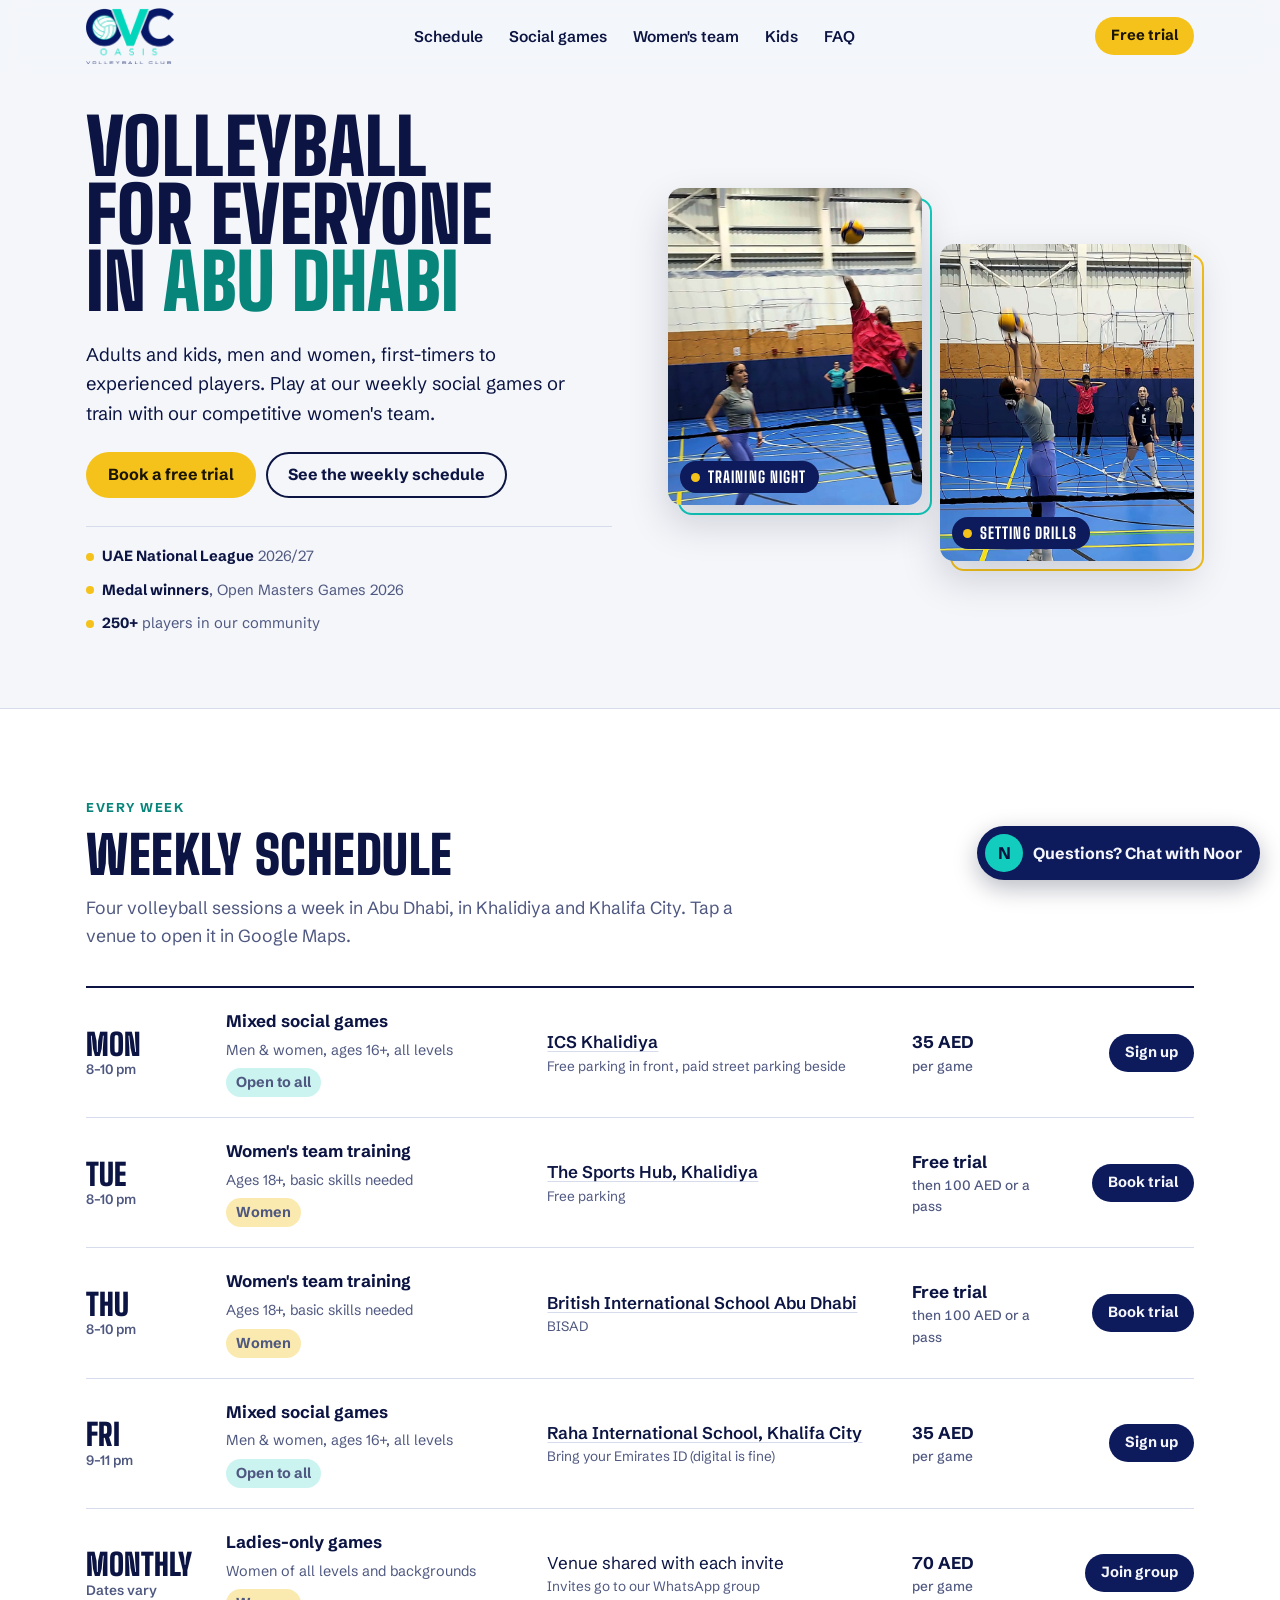
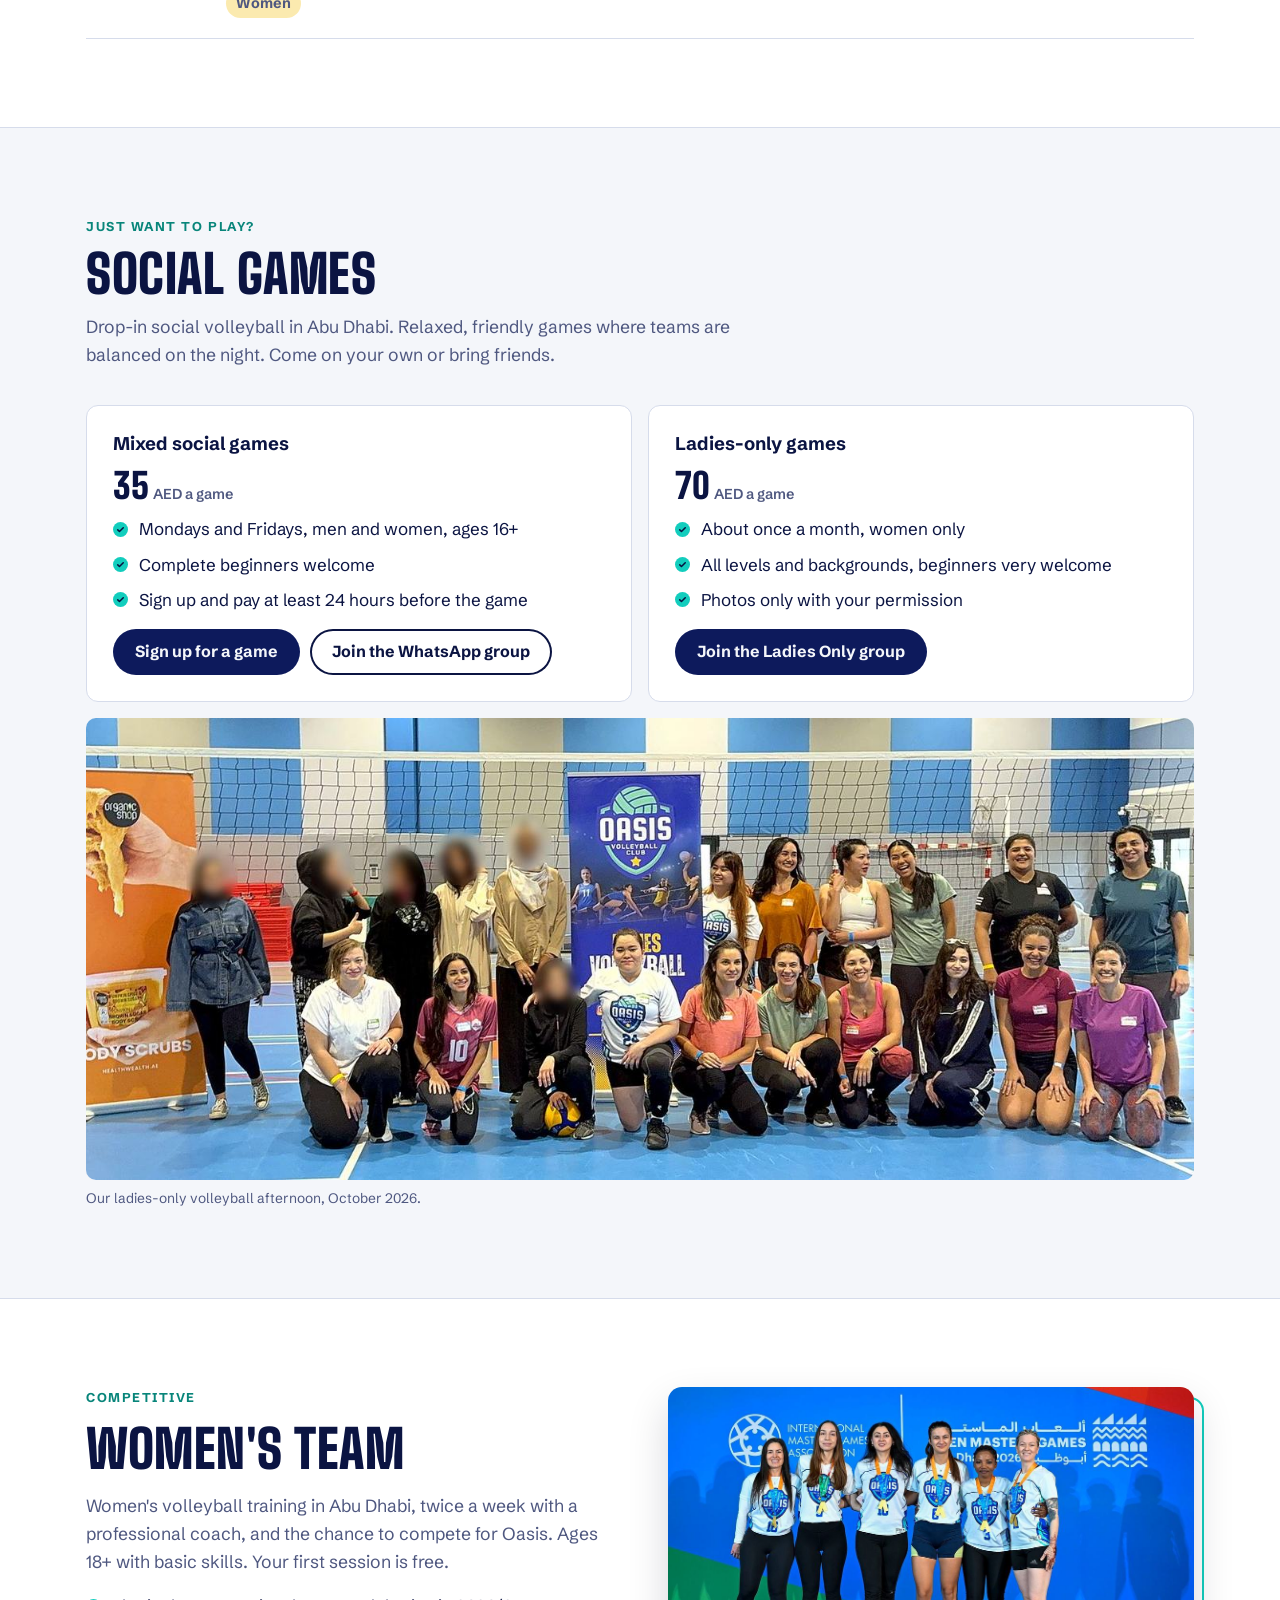
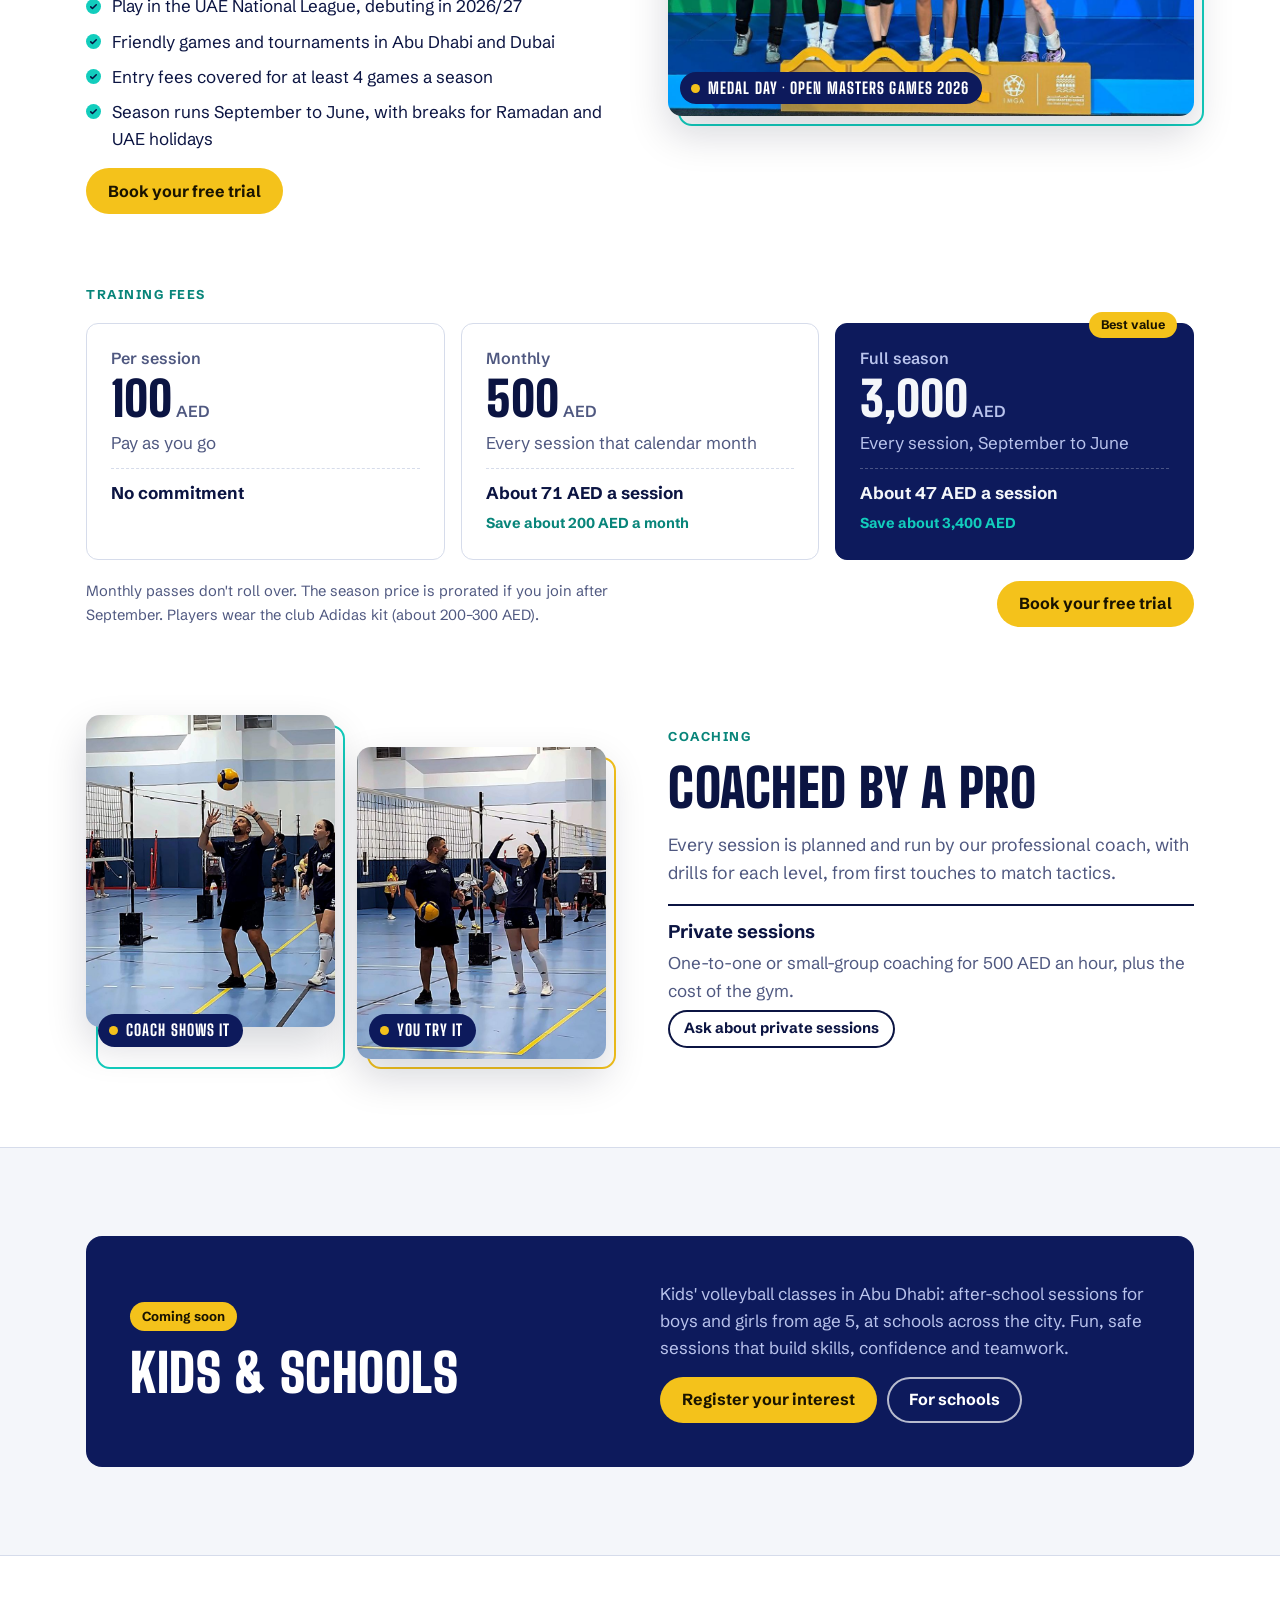
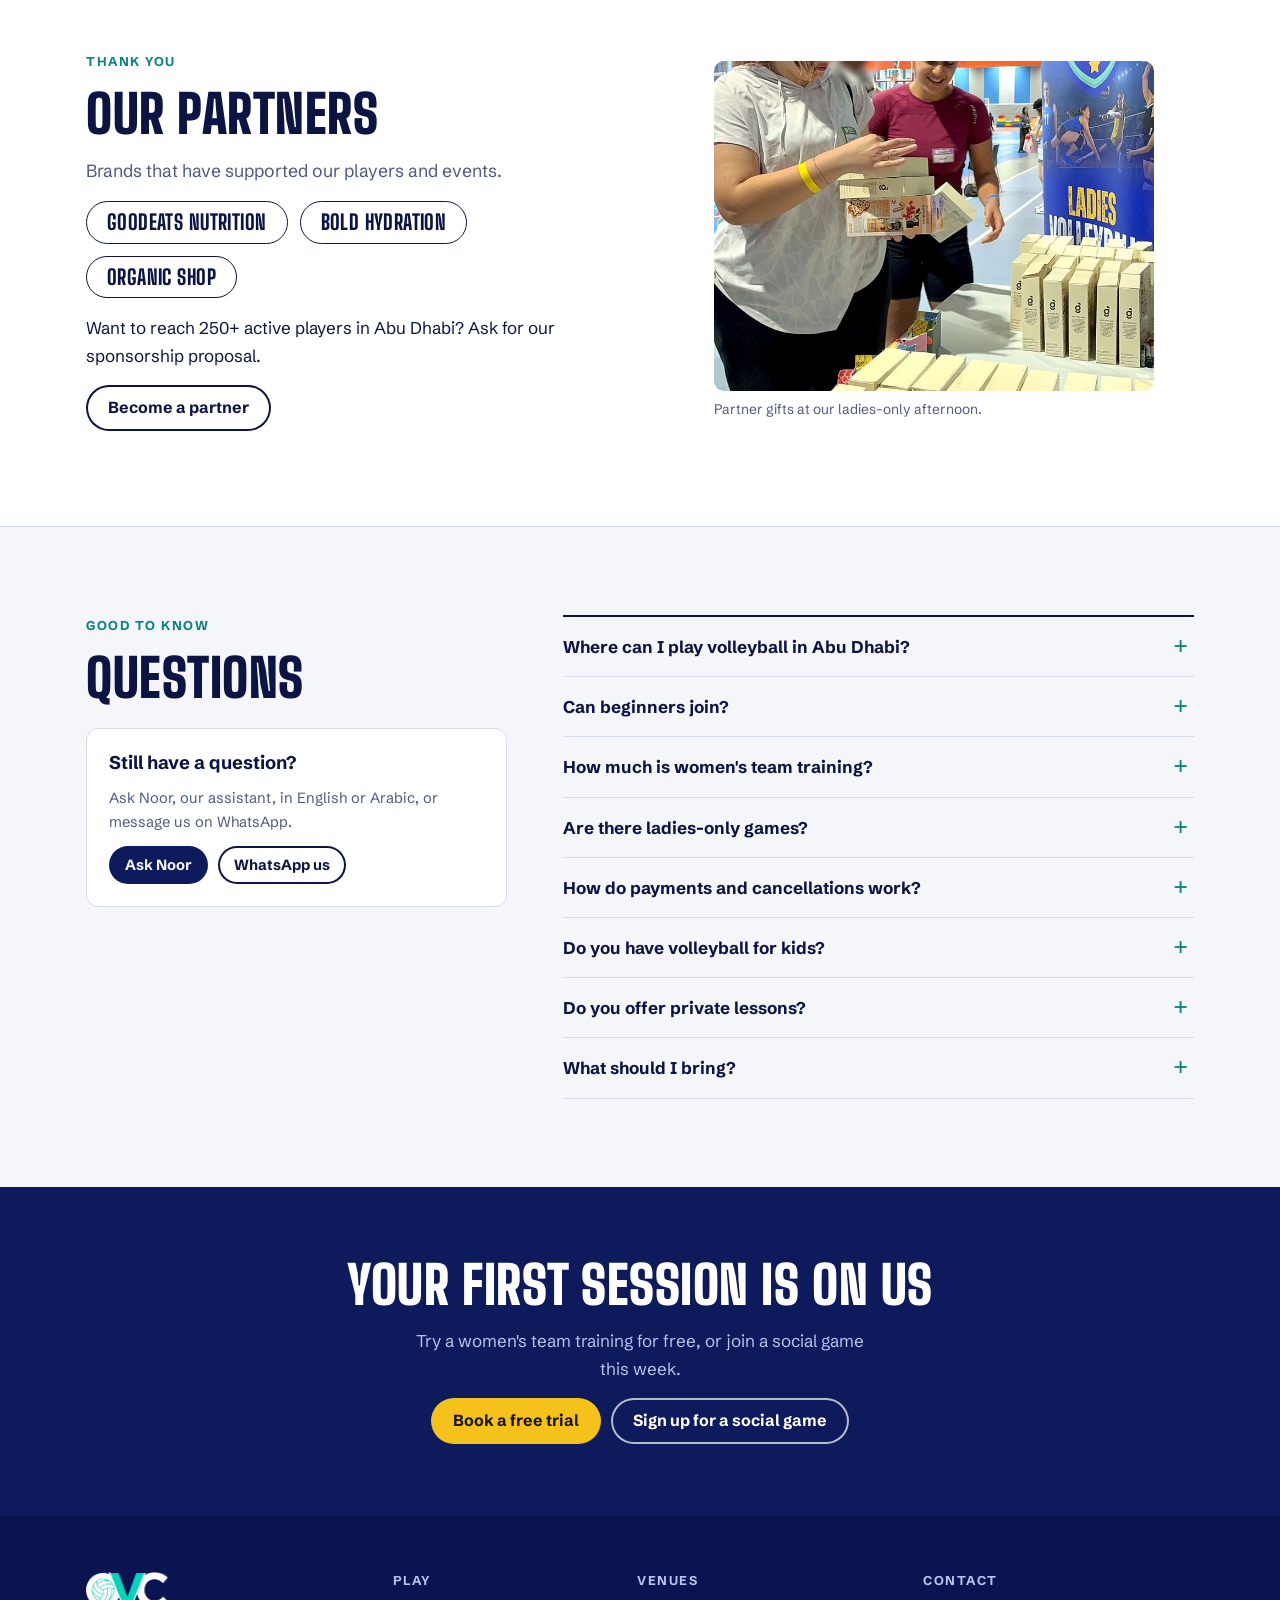
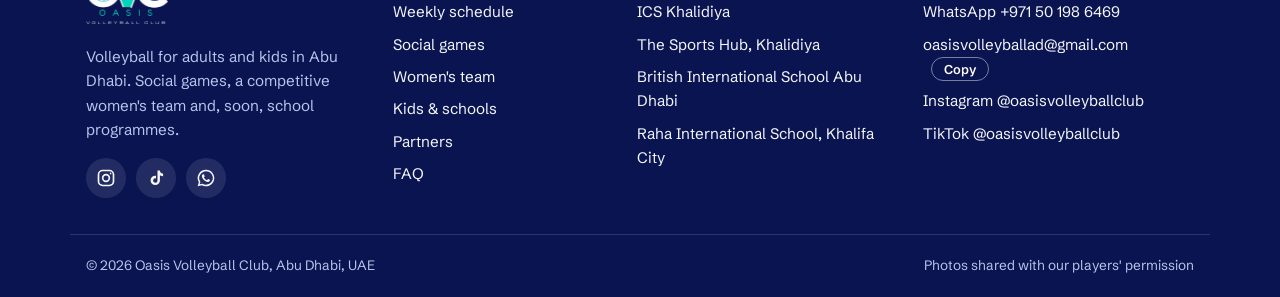
==== index.html @ f1ce4220 "Add files via upload" ====
<!doctype html>
<html lang="en">
<head>
<meta charset="utf-8">
<meta name="viewport" content="width=device-width, initial-scale=1, viewport-fit=cover">
<title>Volleyball in Abu Dhabi | Oasis Volleyball Club</title>
<meta name="description" content="Volleyball in Abu Dhabi for all levels: social games in Khalidiya and Khalifa City, a women&#39;s team in the UAE National League, and a free first session.">
<meta name="keywords" content="volleyball Abu Dhabi, volleyball club Abu Dhabi, women's volleyball UAE, ladies volleyball Abu Dhabi, social volleyball Abu Dhabi, volleyball for beginners Abu Dhabi, kids volleyball Abu Dhabi, UAE National League volleyball">
<meta name="robots" content="index, follow, max-image-preview:large">
<meta name="author" content="Oasis Volleyball Club">
<meta name="geo.region" content="AE-AZ">
<meta name="geo.placename" content="Abu Dhabi">
<link rel="canonical" href="https://www.oasisvolleyballclub.com/">
<link rel="icon" type="image/png" sizes="32x32" href="favicon-32.png">
<link rel="icon" type="image/png" sizes="192x192" href="icon-192.png">
<link rel="apple-touch-icon" href="apple-touch-icon.png">
<meta name="theme-color" content="#0d1a5c">
<meta property="og:type" content="website">
<meta property="og:site_name" content="Oasis Volleyball Club">
<meta property="og:title" content="Volleyball in Abu Dhabi | Oasis Volleyball Club">
<meta property="og:description" content="Social games, a women's team in the UAE National League and kids' volleyball in Abu Dhabi. All levels welcome, first session free.">
<meta property="og:url" content="https://www.oasisvolleyballclub.com/">
<meta property="og:image" content="https://www.oasisvolleyballclub.com/og-image.png">
<meta property="og:image:width" content="1200">
<meta property="og:image:height" content="630">
<meta property="og:locale" content="en_AE">
<meta property="og:locale:alternate" content="ar_AE">
<meta name="twitter:card" content="summary_large_image">
<meta name="twitter:title" content="Volleyball in Abu Dhabi | Oasis Volleyball Club">
<meta name="twitter:description" content="Mixed social games, a women's team and kids' volleyball in Abu Dhabi. All levels welcome.">
<meta name="twitter:image" content="https://www.oasisvolleyballclub.com/og-image.png">
<script type="application/ld+json">
{
 "@context": "https://schema.org",
 "@graph": [
  {
   "@type": "SportsOrganization",
   "@id": "https://www.oasisvolleyballclub.com/#club",
   "name": "Oasis Volleyball Club",
   "alternateName": [
    "Oasis Volleyball",
    "OVC Abu Dhabi",
    "نادي أوايسس للكرة الطائرة"
   ],
   "url": "https://www.oasisvolleyballclub.com/",
   "logo": "https://www.oasisvolleyballclub.com/icon-512.png",
   "image": "https://www.oasisvolleyballclub.com/og-image.png",
   "description": "Volleyball club in Abu Dhabi for adults and children. Mixed social games every Monday and Friday, a competitive women's team in the UAE National League, private coaching, and kids' school programmes from age 5.",
   "sport": "Volleyball",
   "email": "oasisvolleyballad@gmail.com",
   "telephone": "+971501986469",
   "areaServed": [
    {
     "@type": "City",
     "name": "Abu Dhabi"
    },
    {
     "@type": "Place",
     "name": "Khalidiya"
    },
    {
     "@type": "Place",
     "name": "Khalifa City"
    }
   ],
   "address": {
    "@type": "PostalAddress",
    "addressLocality": "Abu Dhabi",
    "addressRegion": "Abu Dhabi",
    "addressCountry": "AE"
   },
   "sameAs": [
    "https://www.instagram.com/oasisvolleyballclub/",
    "https://www.tiktok.com/@oasisvolleyballclub"
   ],
   "contactPoint": {
    "@type": "ContactPoint",
    "telephone": "+971501986469",
    "contactType": "customer service",
    "availableLanguage": [
     "English",
     "Arabic"
    ]
   },
   "makesOffer": [
    {
     "@type": "Offer",
     "name": "Mixed social volleyball game",
     "price": "35",
     "priceCurrency": "AED"
    },
    {
     "@type": "Offer",
     "name": "Ladies-only volleyball game",
     "price": "70",
     "priceCurrency": "AED"
    },
    {
     "@type": "Offer",
     "name": "Women's team training, per session",
     "price": "100",
     "priceCurrency": "AED"
    },
    {
     "@type": "Offer",
     "name": "Women's team training, monthly",
     "price": "500",
     "priceCurrency": "AED"
    },
    {
     "@type": "Offer",
     "name": "Women's team training, full season",
     "price": "3000",
     "priceCurrency": "AED"
    },
    {
     "@type": "Offer",
     "name": "Private volleyball coaching, per hour (plus gym cost)",
     "price": "500",
     "priceCurrency": "AED"
    }
   ],
   "knowsLanguage": [
    "en",
    "ar"
   ]
  },
  {
   "@type": "WebSite",
   "@id": "https://www.oasisvolleyballclub.com/#website",
   "url": "https://www.oasisvolleyballclub.com/",
   "name": "Oasis Volleyball Club",
   "inLanguage": "en",
   "publisher": {
    "@id": "https://www.oasisvolleyballclub.com/#club"
   }
  },
  {
   "@type": "FAQPage",
   "@id": "https://www.oasisvolleyballclub.com/#faq",
   "mainEntity": [
    {
     "@type": "Question",
     "name": "Where can I play volleyball in Abu Dhabi?",
     "acceptedAnswer": {
      "@type": "Answer",
      "text": "At our mixed social games: Monday 8–10 pm at ICS Khalidiya and Friday 9–11 pm at Raha International School, Khalifa City. 35 AED, ages 16+. Sign up in our app."
     }
    },
    {
     "@type": "Question",
     "name": "Can beginners join?",
     "acceptedAnswer": {
      "@type": "Answer",
      "text": "Yes. Complete beginners are welcome at our social games and ladies-only games. The women's team needs basic skills, and your first session is free."
     }
    },
    {
     "@type": "Question",
     "name": "How much is women's team training?",
     "acceptedAnswer": {
      "@type": "Answer",
      "text": "100 AED a session, 500 AED a calendar month, or 3,000 AED for the full season (prorated if you join late). Your first session is free."
     }
    },
    {
     "@type": "Question",
     "name": "Are there ladies-only games?",
     "acceptedAnswer": {
      "@type": "Answer",
      "text": "Yes, about once a month for 70 AED. Join the Ladies Only WhatsApp group for invites."
     }
    },
    {
     "@type": "Question",
     "name": "How do payments and cancellations work?",
     "acceptedAnswer": {
      "@type": "Answer",
      "text": "Pay by Aani or bank transfer. For social games, pay at least 24 hours before the game or you'll move to the waitlist. If you cancel later than 24 hours before, please still pay or find someone to take your spot."
     }
    },
    {
     "@type": "Question",
     "name": "Do you have volleyball for kids?",
     "acceptedAnswer": {
      "@type": "Answer",
      "text": "Coming soon for boys and girls from age 5. Register your interest and we'll contact you when sign-ups open."
     }
    },
    {
     "@type": "Question",
     "name": "Do you offer private lessons?",
     "acceptedAnswer": {
      "@type": "Answer",
      "text": "Yes, 500 AED an hour with our coach, plus the cost of the gym."
     }
    },
    {
     "@type": "Question",
     "name": "What should I bring?",
     "acceptedAnswer": {
      "@type": "Answer",
      "text": "Clean indoor sports shoes, sportswear and water. Knee pads are optional. Bring your Emirates ID for Raha International School (digital is fine)."
     }
    }
   ]
  },
  {
   "@type": "SportsEvent",
   "name": "Mixed social volleyball, Monday",
   "description": "Drop-in social volleyball for men and women, ages 16+, all levels.",
   "sport": "Volleyball",
   "eventAttendanceMode": "https://schema.org/OfflineEventAttendanceMode",
   "organizer": {
    "@id": "https://www.oasisvolleyballclub.com/#club"
   },
   "eventSchedule": {
    "@type": "Schedule",
    "repeatFrequency": "P1W",
    "byDay": "https://schema.org/Monday",
    "startTime": "20:00",
    "endTime": "22:00",
    "scheduleTimezone": "Asia/Dubai"
   },
   "location": {
    "@type": "Place",
    "name": "ICS Khalidiya (International Community School)",
    "address": {
     "@type": "PostalAddress",
     "addressLocality": "Khalidiya",
     "addressRegion": "Abu Dhabi",
     "addressCountry": "AE"
    }
   },
   "offers": {
    "@type": "Offer",
    "price": "35",
    "priceCurrency": "AED",
    "url": "https://www.oasisvolleyballclub.com/#schedule"
   },
   "audience": {
    "@type": "PeopleAudience",
    "audienceType": "Adults, mixed"
   }
  },
  {
   "@type": "SportsEvent",
   "name": "Women's team volleyball training, Tuesday",
   "description": "Coached women's volleyball training, ages 18+. First session free.",
   "sport": "Volleyball",
   "eventAttendanceMode": "https://schema.org/OfflineEventAttendanceMode",
   "organizer": {
    "@id": "https://www.oasisvolleyballclub.com/#club"
   },
   "eventSchedule": {
    "@type": "Schedule",
    "repeatFrequency": "P1W",
    "byDay": "https://schema.org/Tuesday",
    "startTime": "20:00",
    "endTime": "22:00",
    "scheduleTimezone": "Asia/Dubai"
   },
   "location": {
    "@type": "Place",
    "name": "The Sports Hub, Khalidiya",
    "address": {
     "@type": "PostalAddress",
     "addressLocality": "Khalidiya",
     "addressRegion": "Abu Dhabi",
     "addressCountry": "AE"
    }
   },
   "offers": {
    "@type": "Offer",
    "price": "0",
    "priceCurrency": "AED",
    "url": "https://www.oasisvolleyballclub.com/#schedule"
   },
   "audience": {
    "@type": "PeopleAudience",
    "audienceType": "Women"
   }
  },
  {
   "@type": "SportsEvent",
   "name": "Women's team volleyball training, Thursday",
   "description": "Coached women's volleyball training, ages 18+. First session free.",
   "sport": "Volleyball",
   "eventAttendanceMode": "https://schema.org/OfflineEventAttendanceMode",
   "organizer": {
    "@id": "https://www.oasisvolleyballclub.com/#club"
   },
   "eventSchedule": {
    "@type": "Schedule",
    "repeatFrequency": "P1W",
    "byDay": "https://schema.org/Thursday",
    "startTime": "20:00",
    "endTime": "22:00",
    "scheduleTimezone": "Asia/Dubai"
   },
   "location": {
    "@type": "Place",
    "name": "British International School Abu Dhabi",
    "address": {
     "@type": "PostalAddress",
     "addressLocality": "Abu Dhabi",
     "addressRegion": "Abu Dhabi",
     "addressCountry": "AE"
    }
   },
   "offers": {
    "@type": "Offer",
    "price": "0",
    "priceCurrency": "AED",
    "url": "https://www.oasisvolleyballclub.com/#schedule"
   },
   "audience": {
    "@type": "PeopleAudience",
    "audienceType": "Women"
   }
  },
  {
   "@type": "SportsEvent",
   "name": "Mixed social volleyball, Friday",
   "description": "Drop-in social volleyball for men and women, ages 16+, all levels.",
   "sport": "Volleyball",
   "eventAttendanceMode": "https://schema.org/OfflineEventAttendanceMode",
   "organizer": {
    "@id": "https://www.oasisvolleyballclub.com/#club"
   },
   "eventSchedule": {
    "@type": "Schedule",
    "repeatFrequency": "P1W",
    "byDay": "https://schema.org/Friday",
    "startTime": "21:00",
    "endTime": "23:00",
    "scheduleTimezone": "Asia/Dubai"
   },
   "location": {
    "@type": "Place",
    "name": "Raha International School, Khalifa City Campus",
    "address": {
     "@type": "PostalAddress",
     "addressLocality": "Khalifa City",
     "addressRegion": "Abu Dhabi",
     "addressCountry": "AE"
    }
   },
   "offers": {
    "@type": "Offer",
    "price": "35",
    "priceCurrency": "AED",
    "url": "https://www.oasisvolleyballclub.com/#schedule"
   },
   "audience": {
    "@type": "PeopleAudience",
    "audienceType": "Adults, mixed"
   }
  }
 ]
}
</script>

<link rel="preload" href="big-shoulders-display-latin-900-normal.woff2" as="font" type="font/woff2" crossorigin>
<link rel="preload" href="schibsted-grotesk-latin-400-normal.woff2" as="font" type="font/woff2" crossorigin>
<link rel="stylesheet" href="fonts.css">
<style>
/* Layout: sticky club header, photo-led hero, schedule-first, then programmes. Navy + aqua from the crest, yellow from the match ball. */
:root{
  --navy:#0d1a5c;
  --aqua:#12cdbd;
  --aqua-ink:#08857a;
  --ball:#f4c21b;
  --bg:#f4f6fa;
  --surface:#ffffff;
  --fg:#0b1442;
  --muted:#4f5880;
  --line:#d6dceb;
  --on-navy:#f4f6fa;
  --navy-muted:#b9c3ec;
  --paper:#f7f6f2;
  --head-bg:rgba(244,246,250,.92);
  --display:"Big Shoulders Display","Arial Narrow",Impact,sans-serif;
  --body:"Schibsted Grotesk",system-ui,-apple-system,"Segoe UI",sans-serif;
  --gutter-l:max(16px,env(safe-area-inset-left,0px));
  --gutter-r:max(16px,env(safe-area-inset-right,0px));
}
@media (prefers-color-scheme:dark){:root:not([data-theme="light"]){
  --navy:#15237a;--aqua:#2fe0d0;--aqua-ink:#2fe0d0;--ball:#f7cd3c;
  --bg:#080d2c;--surface:#0f1742;--fg:#e9eefc;--muted:#a5aed4;--line:#253169;--on-navy:#f4f6fa;--navy-muted:#b9c3ec;--head-bg:rgba(8,13,44,.92);color-scheme:dark}}
:root[data-theme="dark"]{
  --navy:#15237a;--aqua:#2fe0d0;--aqua-ink:#2fe0d0;--ball:#f7cd3c;
  --bg:#080d2c;--surface:#0f1742;--fg:#e9eefc;--muted:#a5aed4;--line:#253169;--on-navy:#f4f6fa;--navy-muted:#b9c3ec;--head-bg:rgba(8,13,44,.92);color-scheme:dark}

/* Base */
*{box-sizing:border-box}
html,body{margin:0}
html{scroll-behavior:smooth;-webkit-text-size-adjust:100%}
@media (prefers-reduced-motion:reduce){html{scroll-behavior:auto}*{transition:none!important}}
body{background:var(--bg);color:var(--fg);font-family:var(--body);font-size:17px;line-height:1.6;-webkit-font-smoothing:antialiased}
body::before{content:"";position:fixed;inset:0 0 auto;height:env(safe-area-inset-top,0px);z-index:60;background:var(--bg)}
[hidden]{display:none!important}
img{max-width:100%;height:auto}
a{color:inherit}
a:focus-visible,button:focus-visible,summary:focus-visible,input:focus-visible,select:focus-visible,textarea:focus-visible{outline:3px solid var(--aqua);outline-offset:3px;border-radius:4px}
h1,h2,h3,p{margin:0}
h1,h2,h3{text-wrap:balance}
h2{font-family:var(--display);font-weight:900;font-size:clamp(2.3rem,4.6vw,3.3rem);line-height:1;text-transform:uppercase;letter-spacing:.01em}
h3{font-size:1.15rem;font-weight:700;line-height:1.3}
.wrap{max-width:1140px;margin:0 auto;padding-left:var(--gutter-l);padding-right:var(--gutter-r)}
.muted{color:var(--muted)}
.small{font-size:.92rem}
.kicker{font-size:.8rem;font-weight:700;letter-spacing:.12em;text-transform:uppercase;color:var(--aqua-ink)}
.lede{font-size:1.1rem;color:var(--muted);max-width:60ch}
.stack{display:grid;gap:16px;align-content:start}
.stack>*{min-width:0}
.sec-head{display:grid;gap:12px;margin-bottom:36px;max-width:720px}
section[id],footer[id]{scroll-margin-top:84px}
.ph{display:block;width:100%;object-fit:cover;border-radius:10px}
.cap{font-size:.86rem;color:var(--muted);margin-top:8px}

/* Buttons */
.btn{display:inline-flex;align-items:center;justify-content:center;gap:8px;min-height:46px;padding:11px 22px;border-radius:999px;font:700 1rem/1.2 var(--body);text-decoration:none;background:var(--navy);color:var(--on-navy);border:0;cursor:pointer;transition:background .15s,color .15s}
.btn:hover{background:var(--aqua-ink);color:#fff}
.btn.yellow{background:var(--ball);color:#1a1400}
.btn.yellow:hover{background:#ffd54a;color:#1a1400}
.btn.line{background:transparent;color:var(--fg);box-shadow:inset 0 0 0 2px var(--fg)}
.btn.line:hover{background:var(--fg);color:var(--bg)}
.btn.line-light{background:transparent;color:#fff;box-shadow:inset 0 0 0 2px rgba(255,255,255,.7)}
.btn.line-light:hover{background:#fff;color:#0d1a5c}
.btn.sm{min-height:38px;padding:8px 16px;font-size:.92rem}
.btns{display:flex;flex-wrap:wrap;gap:10px}
.textlink{font-weight:700;color:var(--aqua-ink);text-underline-offset:3px;text-decoration-thickness:2px}

/* Header */
.site-head{position:sticky;top:env(safe-area-inset-top,0px);z-index:50;background:var(--head-bg);-webkit-backdrop-filter:saturate(1.4) blur(10px);backdrop-filter:saturate(1.4) blur(10px);border-bottom:1px solid transparent;transition:border-color .2s}
.site-head.scrolled{border-bottom-color:var(--line)}
.nav{display:flex;align-items:center;justify-content:space-between;gap:16px;min-height:72px}
.brand{display:flex;align-items:center;text-decoration:none;flex:none}
.brand img{height:56px;width:auto;display:block}
.logo-d{display:none!important}
@media (prefers-color-scheme:dark){:root:not([data-theme="light"]) .logo-l{display:none!important}:root:not([data-theme="light"]) .logo-d{display:block!important}}
:root[data-theme="dark"] .logo-l{display:none!important}
:root[data-theme="dark"] .logo-d{display:block!important}
.nav-links{display:flex;align-items:center;gap:26px;list-style:none;margin:0;padding:0}
.nav-links a{text-decoration:none;font-weight:600;font-size:.97rem}
.nav-links a:hover{color:var(--aqua-ink)}
.nav-right{display:flex;align-items:center;gap:10px}
.menu-btn{display:none;width:46px;height:46px;border-radius:12px;border:1px solid var(--line);background:var(--surface);color:var(--fg);cursor:pointer;place-items:center}
.menu-btn svg{width:22px;height:22px}
.mobile-menu{border-top:1px solid var(--line);background:var(--bg)}
.mobile-menu ul{list-style:none;margin:0;padding:8px 0 16px;display:grid}
.mobile-menu a{display:block;padding:13px 2px;font-weight:700;font-size:1.1rem;text-decoration:none;border-bottom:1px solid var(--line)}
@media (max-width:900px){.nav-links{display:none}.menu-btn{display:grid}.brand img{height:42px}.nav{min-height:64px}}
@media (min-width:901px){.mobile-menu{display:none!important}}

/* Hero */
.hero{display:grid;grid-template-columns:1fr 1fr;gap:56px;align-items:center;padding-block:40px 72px}
.hero>*{min-width:0}
.hero h1{font-family:var(--display);font-weight:900;text-transform:uppercase;font-size:clamp(3rem,6vw,5rem);line-height:.88;letter-spacing:.005em}
.hero h1 span{color:var(--aqua-ink)}
.hero .intro{display:grid;gap:24px}
.hero .intro p{font-size:1.15rem;max-width:44ch}
.trust{list-style:none;margin:4px 0 0;padding:18px 0 0;border-top:1px solid var(--line);display:flex;flex-wrap:wrap;gap:10px 26px;font-size:.92rem;color:var(--muted)}
.trust li{display:flex;align-items:center;gap:8px}
.trust li::before{content:"";width:8px;height:8px;border-radius:50%;background:var(--ball);flex:none}
.trust b{color:var(--fg)}
.hero-stack{justify-self:end;width:100%;max-width:540px;display:grid;grid-template-columns:1fr 1fr;gap:18px;align-items:start}
.hero-a{transform:none}
.hero-a img{object-position:center 30%}
.hero-stack .hero-b{margin-top:56px}
.hero-b img{object-position:center 20%}
@media (max-width:900px){.hero{grid-template-columns:1fr;gap:36px;padding-block:20px 56px}.hero-stack{justify-self:stretch;max-width:560px}.hero-stack .hero-b{margin-top:36px}}

/* Photo cards: court-line offset frame + scoreboard-style caption tag */
.polaroid{position:relative;margin:0;isolation:isolate}
.polaroid::before{content:"";position:absolute;inset:0;transform:translate(10px,10px);border:2px solid var(--aqua);border-radius:14px;z-index:-1}
.polaroid.hero-b::before,.polaroid.tilt-r::before{border-color:var(--ball)}
.polaroid img{display:block;width:100%;aspect-ratio:4/5;object-fit:cover;border-radius:14px;box-shadow:0 18px 40px rgba(5,10,40,.16)}
.polaroid figcaption{position:absolute;left:12px;bottom:12px;max-width:calc(100% - 24px);display:flex;align-items:center;gap:8px;background:#0d1a5c;color:#fff;font-family:var(--display);font-weight:800;font-size:.98rem;letter-spacing:.07em;text-transform:uppercase;line-height:1.15;padding:7px 13px 7px 11px;border-radius:999px}
.polaroid figcaption::before{content:"";flex:none;width:9px;height:9px;border-radius:50%;background:#f4c21b}
@media (max-width:420px){.polaroid figcaption{font-size:.82rem;left:8px;bottom:8px;max-width:calc(100% - 16px);padding:6px 10px 6px 9px}}

/* Sections */
section.block{padding-block:88px}
section.block.alt{background:var(--surface);border-block:1px solid var(--line)}
.two{display:grid;grid-template-columns:1fr 1fr;gap:56px;align-items:center}
.two>*{min-width:0}
@media (max-width:900px){.two{grid-template-columns:1fr;gap:36px}section.block{padding-block:64px}}

/* Schedule */
.sched{list-style:none;margin:0;padding:0;border-top:2px solid var(--fg)}
.sched li{display:grid;grid-template-columns:120px minmax(0,1.4fr) minmax(0,1.6fr) 150px 112px;gap:20px;align-items:center;padding:20px 0;border-bottom:1px solid var(--line)}
.sched li>*{min-width:0}
.sched .day{font-family:var(--display);font-weight:900;font-size:1.9rem;line-height:1;text-transform:uppercase}
.sched .day small{display:block;font-family:var(--body);font-size:.85rem;font-weight:600;color:var(--muted);text-transform:none;margin-top:4px}
.sched .what b{display:block;font-size:1.05rem}
.sched .what span{font-size:.9rem;color:var(--muted)}
.sched .where a{font-weight:600;text-decoration:underline;text-decoration-color:var(--line);text-underline-offset:3px}
.sched .where a:hover{text-decoration-color:var(--aqua-ink)}
.sched .where span{display:block;font-size:.85rem;color:var(--muted)}
.sched .fee{font-weight:700;font-variant-numeric:tabular-nums}
.sched .fee span{display:block;font-size:.85rem;font-weight:500;color:var(--muted)}
.sched .act{justify-self:end}
.tag{display:inline-block;font-size:.78rem;font-weight:700;padding:3px 10px;border-radius:999px;margin-top:6px}
.tag.mixed{background:color-mix(in srgb,var(--aqua) 22%,transparent);color:var(--fg)}
.tag.women{background:color-mix(in srgb,var(--ball) 35%,transparent);color:var(--fg)}
@media (max-width:900px){
  .sched li{grid-template-columns:84px minmax(0,1fr);gap:6px 16px;padding:18px 0}
  .sched .day{grid-row:span 4;font-size:1.6rem;align-self:start;padding-top:2px}
  .sched .act{justify-self:start;margin-top:8px}
}

/* Programme cards */
.cards{display:grid;grid-template-columns:1fr 1fr;gap:16px}
.cards>*{min-width:0}
.card{background:var(--surface);border:1px solid var(--line);border-radius:12px;padding:26px;display:grid;gap:12px;align-content:start}
.card .price-line{font-family:var(--display);font-weight:900;font-size:2.2rem;line-height:1}
.card .price-line small{font-family:var(--body);font-size:.9rem;font-weight:600;color:var(--muted);margin-left:4px}
.ticks{list-style:none;margin:0;padding:0;display:grid;gap:8px}
.ticks li{position:relative;padding-left:26px}
.ticks li::before{content:"";position:absolute;left:0;top:.38em;width:15px;height:15px;border-radius:50%;background:var(--aqua) url("data:image/svg+xml,%3Csvg xmlns='http://www.w3.org/2000/svg' viewBox='0 0 16 16'%3E%3Cpath d='M4 8.5l2.5 2.5L12 5.5' fill='none' stroke='%2306123f' stroke-width='2.2' stroke-linecap='round' stroke-linejoin='round'/%3E%3C/svg%3E") center/11px no-repeat}
.card .links{display:flex;flex-wrap:wrap;gap:10px;margin-top:4px}
.wide-photo{margin:16px 0 0}
.wide-photo img{aspect-ratio:2.4/1;object-position:center 45%}
@media (max-width:760px){.cards{grid-template-columns:1fr}.wide-photo img{aspect-ratio:3/2}}

/* Women's team */
.team-top{align-items:start}
.team-photo{}
.team-photo img{aspect-ratio:auto}
.fees{margin-top:72px}
.prices{display:grid;grid-template-columns:repeat(3,1fr);gap:16px;margin-top:20px}
.price{position:relative;background:var(--surface);border:1px solid var(--line);border-radius:12px;padding:24px;display:grid;gap:6px;align-content:start}
.price h3{font-size:1rem;color:var(--muted);font-weight:600}
.price .amt{font-family:var(--display);font-weight:900;font-size:3rem;line-height:1;font-variant-numeric:tabular-nums}
.price .amt small{font-family:var(--body);font-size:1rem;font-weight:600;margin-left:4px;color:var(--muted)}
.price .per{font-weight:700;font-variant-numeric:tabular-nums;padding-top:10px;margin-top:6px;border-top:1px dashed var(--line)}
.price .save{font-size:.9rem;color:var(--aqua-ink);font-weight:700}
.price.season{background:var(--navy);color:var(--on-navy);border-color:var(--navy)}
.price.season h3,.price.season .amt small,.price.season .muted{color:var(--navy-muted)}
.price.season .per{border-top-color:rgba(255,255,255,.25)}
.price.season .save{color:var(--aqua)}
.price .best{position:absolute;top:-12px;right:16px;background:var(--ball);color:#1a1400;font-weight:700;font-size:.78rem;padding:3px 12px;border-radius:999px}
.fees-foot{display:flex;flex-wrap:wrap;align-items:center;justify-content:space-between;gap:16px;margin-top:20px}
.fees-foot p{max-width:62ch}
@media (max-width:760px){.prices{grid-template-columns:1fr}}
.coach{margin-top:88px}
.coach-pair{display:grid;grid-template-columns:1fr 1fr;gap:22px;max-width:520px}
.coach-pair .tilt-l{}
.coach-pair .tilt-r{margin-top:32px}
.coach-pair img{object-position:center 30%}
.mini{border-top:2px solid var(--fg);padding-top:14px;display:grid;gap:6px}

/* Kids */
.kids{background:var(--navy);color:var(--on-navy);border-radius:16px;padding:44px;display:grid;grid-template-columns:1fr 1fr;gap:40px;align-items:center}
.kids>*{min-width:0}
.kids h2{color:#fff}
.kids p{color:var(--navy-muted)}
.soon{display:inline-block;justify-self:start;background:var(--ball);color:#1a1400;font-weight:700;font-size:.82rem;padding:4px 12px;border-radius:999px}
@media (max-width:900px){.kids{grid-template-columns:1fr;padding:30px 22px;gap:22px}}

/* Partners */
.partners{list-style:none;margin:0;padding:0;display:flex;flex-wrap:wrap;gap:12px}
.partners li{border:1.5px solid var(--fg);border-radius:999px;padding:10px 20px;font-family:var(--display);font-weight:800;font-size:1.3rem;text-transform:uppercase;letter-spacing:.02em;line-height:1}
.partner-photo{max-width:440px;justify-self:end}
.partner-photo img{aspect-ratio:4/3;object-position:center 55%}
@media (max-width:900px){.partner-photo{justify-self:start}}

/* FAQ */
.faq-grid{display:grid;grid-template-columns:.8fr 1.2fr;gap:56px;align-items:start}
.faq-grid>*{min-width:0}
.faq{display:grid;border-top:2px solid var(--fg)}
.faq details{border-bottom:1px solid var(--line)}
.faq summary{cursor:pointer;font-weight:700;padding:16px 36px 16px 0;list-style:none;position:relative}
.faq summary::-webkit-details-marker{display:none}
.faq summary::after{content:"+";position:absolute;right:6px;top:10px;font-size:1.5rem;font-weight:400;color:var(--aqua-ink)}
.faq details[open] summary::after{content:"–"}
.faq details p{padding:0 0 18px;color:var(--muted)}
.faq details a{color:var(--aqua-ink);font-weight:600}
.ask{background:var(--surface);border:1px solid var(--line);border-radius:12px;padding:22px;display:grid;gap:12px;margin-top:8px}
@media (max-width:900px){.faq-grid{grid-template-columns:1fr;gap:28px}}

/* CTA band + footer */
.cta-band{background:var(--navy);color:#fff;text-align:center}
.cta-band .wrap{padding-block:72px;display:grid;gap:16px;justify-items:center}
.cta-band h2{color:#fff}
.cta-band p{color:var(--navy-muted);max-width:46ch}
.site-foot{background:#0a1450;color:var(--on-navy);font-size:.95rem}
.foot-grid{display:grid;grid-template-columns:1.3fr 1fr 1.2fr 1.3fr;gap:36px;padding-block:56px 36px}
.foot-grid>*{min-width:0}
.foot-grid h3{font-size:.8rem;letter-spacing:.12em;text-transform:uppercase;color:var(--navy-muted);margin-bottom:12px}
.foot-grid ul{list-style:none;margin:0;padding:0;display:grid;gap:8px}
.foot-grid a{text-decoration:none}
.foot-grid a:hover{text-decoration:underline;text-underline-offset:3px}
.foot-brand img{height:52px;width:auto;margin-bottom:14px}
.foot-brand p{color:var(--navy-muted);max-width:34ch}
.socials{display:flex;gap:10px;margin-top:16px}
.socials a{width:40px;height:40px;border-radius:50%;display:grid;place-items:center;background:rgba(255,255,255,.1)}
.socials a:hover{background:rgba(255,255,255,.2)}
.socials svg{width:20px;height:20px}
.copy{background:transparent;color:#fff;border:1.5px solid rgba(255,255,255,.45);border-radius:999px;padding:3px 12px;font:600 .8rem var(--body);cursor:pointer;margin-left:8px}
.copy:hover{border-color:#fff}
.foot-small{display:flex;flex-wrap:wrap;justify-content:space-between;gap:10px;border-top:1px solid rgba(255,255,255,.14);padding-block:20px;color:var(--navy-muted);font-size:.85rem}
.foot-small{padding-bottom:calc(20px + env(safe-area-inset-bottom,0px))}
@media (max-width:900px){.foot-grid{grid-template-columns:1fr 1fr}}
@media (max-width:560px){.foot-grid{grid-template-columns:1fr}}

/* Join form */
.modal{position:fixed;inset:0;z-index:70;background:rgba(5,9,35,.55);display:grid;place-items:center;padding:16px;padding-left:var(--gutter-l);padding-right:var(--gutter-r)}
.modal-card{position:relative;width:100%;max-width:520px;max-height:calc(100% - 16px);overflow:auto;background:var(--surface);color:var(--fg);border-radius:16px;padding:30px;box-shadow:0 24px 60px rgba(0,0,0,.35)}
.modal-card h2{font-size:2.2rem}
.modal-close{position:absolute;top:14px;right:14px;width:40px;height:40px;border-radius:50%;border:1px solid var(--line);background:var(--bg);color:var(--fg);font-size:1.4rem;line-height:1;cursor:pointer}
.form{display:grid;gap:14px;margin-top:18px}
.field{display:grid;gap:6px}
.field label{font-weight:700;font-size:.92rem}
.field input,.field select,.field textarea{width:100%;font:inherit;font-size:16px;color:var(--fg);background:var(--bg);border:1px solid var(--line);border-radius:10px;padding:11px 12px}
.field textarea{min-height:84px;resize:vertical}
.row2{display:grid;grid-template-columns:1fr 1fr;gap:12px}
@media (max-width:480px){.row2{grid-template-columns:1fr}.modal-card{padding:24px 18px}}
.form-note{font-size:.85rem;color:var(--muted)}
.err{color:#c0392b;font-size:.85rem;font-weight:600}
.done{display:grid;gap:14px;margin-top:14px}
.done pre{white-space:pre-wrap;font:inherit;font-size:.88rem;background:var(--bg);border:1px solid var(--line);border-radius:10px;padding:12px;margin:0}
body.locked{overflow:hidden}

/* Chat assistant */
.chat-fab{position:fixed;right:calc(20px + env(safe-area-inset-right,0px));bottom:calc(20px + env(safe-area-inset-bottom,0px));z-index:40;display:flex;align-items:center;gap:10px;background:var(--navy);color:var(--on-navy);border:0;border-radius:999px;padding:8px 18px 8px 8px;font:700 1rem var(--body);cursor:pointer;box-shadow:0 8px 24px rgba(5,10,40,.28)}
.chat-fab .av{width:38px;height:38px;border-radius:50%;background:var(--aqua);color:#06123f;display:grid;place-items:center;font-weight:700;font-size:1.05rem}
.chat-fab:hover{background:var(--aqua-ink)}
.chat{position:fixed;right:calc(20px + env(safe-area-inset-right,0px));bottom:calc(20px + env(safe-area-inset-bottom,0px));z-index:41;width:380px;max-width:calc(100vw - 32px);height:min(620px,calc(100vh - 40px));background:var(--surface);color:var(--fg);border:1px solid var(--line);border-radius:14px;display:flex;flex-direction:column;overflow:hidden;box-shadow:0 18px 50px rgba(5,10,40,.32)}
.chat[dir="rtl"]{font-family:"IBM Plex Sans Arabic",var(--body)}
.chat-head{background:var(--navy);color:var(--on-navy);display:flex;align-items:center;gap:10px;padding:12px 12px 12px 14px}
.chat-head .av{width:40px;height:40px;border-radius:50%;background:var(--aqua);color:#06123f;display:grid;place-items:center;font-weight:700;flex:none}
.chat-head .who{flex:1;min-width:0;line-height:1.25}
.chat-head .who b{display:block}
.chat-head .who span{font-size:.8rem;color:#b9c3ec}
.chat-head button{background:transparent;color:#fff;border:1.5px solid rgba(255,255,255,.45);border-radius:999px;padding:4px 11px;font:600 .82rem var(--body);cursor:pointer}
.chat-head button.x{border:0;font-size:1.4rem;line-height:1;padding:2px 8px}
.chat-log{flex:1;overflow-y:auto;padding:16px 14px;display:flex;flex-direction:column;gap:10px;background:var(--bg)}
.msg{max-width:88%;padding:10px 13px;border-radius:14px;font-size:.95rem;line-height:1.5;overflow-wrap:anywhere}
.msg.bot{background:var(--surface);border:1px solid var(--line);align-self:flex-start;border-end-start-radius:4px}
.msg.me{background:var(--navy);color:var(--on-navy);align-self:flex-end;border-end-end-radius:4px}
.msg a{color:var(--aqua-ink);font-weight:600}
.msg ul{margin:6px 0 0;padding-inline-start:18px}
.msg pre{white-space:pre-wrap;font:inherit;font-size:.85rem;background:var(--bg);border:1px solid var(--line);border-radius:8px;padding:8px 10px;margin:8px 0 0}
.chips{display:flex;flex-wrap:wrap;gap:6px;align-self:flex-start}
.chips button{background:var(--surface);color:var(--fg);border:1.5px solid var(--navy);border-radius:999px;padding:6px 12px;font:600 .85rem inherit;font-family:inherit;cursor:pointer}
.chat[data-dark] .chips button{border-color:var(--aqua)}
.chips button:hover{background:var(--navy);color:var(--on-navy)}
.chips button.go{background:#1fa855;border-color:#1fa855;color:#fff}
.chat-form{display:flex;gap:8px;padding:10px;border-top:1px solid var(--line);background:var(--surface);padding-bottom:calc(10px + env(safe-area-inset-bottom,0px))}
.chat-form input{flex:1;min-width:0;border:1px solid var(--line);background:var(--bg);color:var(--fg);border-radius:999px;padding:10px 14px;font:inherit;font-size:16px}
.chat-form button{background:var(--navy);color:var(--on-navy);border:0;border-radius:999px;padding:0 16px;font:700 .9rem inherit;font-family:inherit;cursor:pointer}
@media (max-width:520px){.chat{right:0;left:0;bottom:0;width:100%;max-width:100%;height:calc(100% - env(safe-area-inset-top,0px) - 24px);border-radius:14px 14px 0 0}}

@media (max-width:600px){.chat-fab{padding:8px}.chat-fab #fabLabel{display:none}}
body.locked .chat-fab{display:none}
</style>
</head>
<body>

<header class="site-head" id="siteHead">
  <div class="wrap nav">
    <a class="brand" href="#top" aria-label="Oasis Volleyball Club, back to top">
      <img class="logo-l" src="logo.png" alt="Oasis Volleyball Club" width="486" height="309">
      <img class="logo-d" src="logo-white.png" alt="" width="486" height="309" loading="lazy">
    </a>
    <nav aria-label="Main"><ul class="nav-links">
      <li><a href="#schedule">Schedule</a></li>
      <li><a href="#games">Social games</a></li>
      <li><a href="#team">Women's team</a></li>
      <li><a href="#kids">Kids</a></li>
      <li><a href="#faq">FAQ</a></li>
    </ul></nav>
    <div class="nav-right">
      <button class="btn yellow sm" type="button" data-join="team">Free trial</button>
      <button class="menu-btn" type="button" id="menuBtn" aria-expanded="false" aria-controls="mobileMenu" aria-label="Open menu">
        <svg viewBox="0 0 24 24" fill="none" stroke="currentColor" stroke-width="2" stroke-linecap="round" aria-hidden="true"><path d="M4 7h16M4 12h16M4 17h16"/></svg>
      </button>
    </div>
  </div>
  <nav class="mobile-menu" id="mobileMenu" aria-label="Mobile" hidden>
    <ul class="wrap">
      <li><a href="#schedule">Schedule</a></li>
      <li><a href="#games">Social games</a></li>
      <li><a href="#team">Women's team</a></li>
      <li><a href="#kids">Kids &amp; schools</a></li>
      <li><a href="#partners">Partners</a></li>
      <li><a href="#faq">FAQ</a></li>
      <li><a href="#contact">Contact</a></li>
    </ul>
  </nav>
</header>

<main id="top">
  <div class="wrap hero">
    <div class="intro">
      <h1>Volleyball for everyone in <span>Abu Dhabi</span></h1>
      <p>Adults and kids, men and women, first-timers to experienced players. Play at our weekly social games or train with our competitive women's team.</p>
      <div class="btns">
        <button class="btn yellow" type="button" data-join="team">Book a free trial</button>
        <a class="btn line" href="#schedule">See the weekly schedule</a>
      </div>
      <ul class="trust">
        <li><span><b>UAE National League</b> 2026/27</span></li>
        <li><span><b>Medal winners</b>, Open Masters Games 2026</span></li>
        <li><span><b>250+</b> players in our community</span></li>
      </ul>
    </div>
    <div class="hero-stack">
      <figure class="polaroid hero-a">
        <img src="training.jpg" alt="An Oasis player attacking the ball at the net during women's volleyball training in Abu Dhabi" width="720" height="900" fetchpriority="high">
        <figcaption>Training night</figcaption>
      </figure>
      <figure class="polaroid hero-b">
        <img src="set.jpg" alt="An Oasis player setting the ball during women's team training" width="720" height="900">
        <figcaption>Setting drills</figcaption>
      </figure>
    </div>
  </div>

  <section class="block alt" id="schedule">
    <div class="wrap">
      <div class="sec-head">
        <p class="kicker">Every week</p>
        <h2>Weekly schedule</h2>
        <p class="lede">Four volleyball sessions a week in Abu Dhabi, in Khalidiya and Khalifa City. Tap a venue to open it in Google Maps.</p>
      </div>
      <ul class="sched">
        <li>
          <p class="day">Mon<small>8–10 pm</small></p>
          <p class="what"><b>Mixed social games</b><span>Men &amp; women, ages 16+, all levels</span><br><span class="tag mixed">Open to all</span></p>
          <p class="where"><a href="https://www.google.com/maps/search/?api=1&amp;query=International+Community+School+Khalidiya+Abu+Dhabi" target="_blank" rel="noopener">ICS Khalidiya</a><span>Free parking in front, paid street parking beside</span></p>
          <p class="fee">35 AED<span>per game</span></p>
          <p class="act"><a class="btn sm" href="https://volleyball-signup.vercel.app" target="_blank" rel="noopener">Sign up</a></p>
        </li>
        <li>
          <p class="day">Tue<small>8–10 pm</small></p>
          <p class="what"><b>Women's team training</b><span>Ages 18+, basic skills needed</span><br><span class="tag women">Women</span></p>
          <p class="where"><a href="https://www.google.com/maps/search/?api=1&amp;query=The+Sports+Hub+Khalidiya+Abu+Dhabi" target="_blank" rel="noopener">The Sports Hub, Khalidiya</a><span>Free parking</span></p>
          <p class="fee">Free trial<span>then 100 AED or a pass</span></p>
          <p class="act"><button class="btn sm" type="button" data-join="team">Book trial</button></p>
        </li>
        <li>
          <p class="day">Thu<small>8–10 pm</small></p>
          <p class="what"><b>Women's team training</b><span>Ages 18+, basic skills needed</span><br><span class="tag women">Women</span></p>
          <p class="where"><a href="https://www.google.com/maps/search/?api=1&amp;query=British+International+School+Abu+Dhabi" target="_blank" rel="noopener">British International School Abu Dhabi</a><span>BISAD</span></p>
          <p class="fee">Free trial<span>then 100 AED or a pass</span></p>
          <p class="act"><button class="btn sm" type="button" data-join="team">Book trial</button></p>
        </li>
        <li>
          <p class="day">Fri<small>9–11 pm</small></p>
          <p class="what"><b>Mixed social games</b><span>Men &amp; women, ages 16+, all levels</span><br><span class="tag mixed">Open to all</span></p>
          <p class="where"><a href="https://www.google.com/maps/search/?api=1&amp;query=Raha+International+School+Khalifa+City+Campus+Abu+Dhabi" target="_blank" rel="noopener">Raha International School, Khalifa City</a><span>Bring your Emirates ID (digital is fine)</span></p>
          <p class="fee">35 AED<span>per game</span></p>
          <p class="act"><a class="btn sm" href="https://volleyball-signup.vercel.app" target="_blank" rel="noopener">Sign up</a></p>
        </li>
        <li>
          <p class="day">Monthly<small>Dates vary</small></p>
          <p class="what"><b>Ladies-only games</b><span>Women of all levels and backgrounds</span><br><span class="tag women">Women</span></p>
          <p class="where">Venue shared with each invite<span>Invites go to our WhatsApp group</span></p>
          <p class="fee">70 AED<span>per game</span></p>
          <p class="act"><a class="btn sm" href="https://chat.whatsapp.com/EtNuUqPx47xL4fgCQy8T78" target="_blank" rel="noopener">Join group</a></p>
        </li>
      </ul>
    </div>
  </section>

  <section class="block" id="games">
    <div class="wrap">
      <div class="sec-head">
        <p class="kicker">Just want to play?</p>
        <h2>Social games</h2>
        <p class="lede">Drop-in social volleyball in Abu Dhabi. Relaxed, friendly games where teams are balanced on the night. Come on your own or bring friends.</p>
      </div>
      <div class="cards">
        <article class="card">
          <h3>Mixed social games</h3>
          <p class="price-line">35<small>AED a game</small></p>
          <ul class="ticks">
            <li>Mondays and Fridays, men and women, ages 16+</li>
            <li>Complete beginners welcome</li>
            <li>Sign up and pay at least 24 hours before the game</li>
          </ul>
          <div class="links"><a class="btn" href="https://volleyball-signup.vercel.app" target="_blank" rel="noopener">Sign up for a game</a><a class="btn line" href="https://chat.whatsapp.com/GD7I8r3fnTNLAEN6s6q2b7" target="_blank" rel="noopener">Join the WhatsApp group</a></div>
        </article>
        <article class="card">
          <h3>Ladies-only games</h3>
          <p class="price-line">70<small>AED a game</small></p>
          <ul class="ticks">
            <li>About once a month, women only</li>
            <li>All levels and backgrounds, beginners very welcome</li>
            <li>Photos only with your permission</li>
          </ul>
          <div class="links"><a class="btn" href="https://chat.whatsapp.com/EtNuUqPx47xL4fgCQy8T78" target="_blank" rel="noopener">Join the Ladies Only group</a></div>
        </article>
      </div>
      <figure class="wide-photo">
        <img class="ph" src="ladies.jpg" alt="Women at the Oasis ladies-only volleyball afternoon in Abu Dhabi" width="1600" height="662" loading="lazy">
        <figcaption class="cap">Our ladies-only volleyball afternoon, October 2026.</figcaption>
      </figure>
    </div>
  </section>

  <section class="block alt" id="team">
    <div class="wrap">
      <div class="two team-top">
        <div class="stack">
          <p class="kicker">Competitive</p>
          <h2>Women's team</h2>
          <p class="lede">Women's volleyball training in Abu Dhabi, twice a week with a professional coach, and the chance to compete for Oasis. Ages 18+ with basic skills. Your first session is free.</p>
          <ul class="ticks">
            <li>Play in the UAE National League, debuting in 2026/27</li>
            <li>Friendly games and tournaments in Abu Dhabi and Dubai</li>
            <li>Entry fees covered for at least 4 games a season</li>
            <li>Season runs September to June, with breaks for Ramadan and UAE holidays</li>
          </ul>
          <div class="btns"><button class="btn yellow" type="button" data-join="team">Book your free trial</button></div>
        </div>
        <figure class="polaroid team-photo">
          <img src="team.jpg" alt="Oasis women's team players in club jerseys on the podium with their medals" width="1100" height="689" loading="lazy">
          <figcaption>Medal day · Open Masters Games 2026</figcaption>
        </figure>
      </div>

      <div class="fees">
        <h3 class="kicker">Training fees</h3>
        <div class="prices">
          <div class="price">
            <h3>Per session</h3>
            <p class="amt">100<small>AED</small></p>
            <p class="muted">Pay as you go</p>
            <p class="per">No commitment</p>
          </div>
          <div class="price">
            <h3>Monthly</h3>
            <p class="amt">500<small>AED</small></p>
            <p class="muted">Every session that calendar month</p>
            <p class="per">About 71 AED a session</p>
            <p class="save">Save about 200 AED a month</p>
          </div>
          <div class="price season">
            <span class="best">Best value</span>
            <h3>Full season</h3>
            <p class="amt">3,000<small>AED</small></p>
            <p class="muted">Every session, September to June</p>
            <p class="per">About 47 AED a session</p>
            <p class="save">Save about 3,400 AED</p>
          </div>
        </div>
        <div class="fees-foot">
          <p class="muted small">Monthly passes don't roll over. The season price is prorated if you join after September. Players wear the club Adidas kit (about 200–300 AED).</p>
          <button class="btn yellow" type="button" data-join="team">Book your free trial</button>
        </div>
      </div>

      <div class="two coach">
        <div class="coach-pair">
          <figure class="polaroid tilt-l">
            <img src="teach_demo.jpg" alt="The Oasis coach demonstrating how to set the ball while a player watches" width="720" height="900" loading="lazy">
            <figcaption>Coach shows it</figcaption>
          </figure>
          <figure class="polaroid tilt-r">
            <img src="teach_watch.jpg" alt="A player practising her setting hands while the Oasis coach watches" width="720" height="900" loading="lazy">
            <figcaption>You try it</figcaption>
          </figure>
        </div>
        <div class="stack">
          <p class="kicker">Coaching</p>
          <h2>Coached by a pro</h2>
          <p class="lede">Every session is planned and run by our professional coach, with drills for each level, from first touches to match tactics.</p>
          <div class="mini">
            <h3>Private sessions</h3>
            <p class="muted">One-to-one or small-group coaching for 500 AED an hour, plus the cost of the gym.</p>
            <p><button class="btn line sm" type="button" data-join="private">Ask about private sessions</button></p>
          </div>
        </div>
      </div>
    </div>
  </section>

  <section class="block" id="kids">
    <div class="wrap">
      <div class="kids">
        <div class="stack">
          <span class="soon">Coming soon</span>
          <h2>Kids &amp; schools</h2>
        </div>
        <div class="stack">
          <p>Kids' volleyball classes in Abu Dhabi: after-school sessions for boys and girls from age 5, at schools across the city. Fun, safe sessions that build skills, confidence and teamwork.</p>
          <p class="btns"><button class="btn yellow" type="button" data-join="kids">Register your interest</button><button class="btn line-light" type="button" data-join="school">For schools</button></p>
        </div>
      </div>
    </div>
  </section>

  <section class="block alt" id="partners">
    <div class="wrap two">
      <div class="stack">
        <p class="kicker">Thank you</p>
        <h2>Our partners</h2>
        <p class="lede">Brands that have supported our players and events.</p>
        <ul class="partners">
          <li>GoodEats Nutrition</li>
          <li>BOLD Hydration</li>
          <li>Organic Shop</li>
        </ul>
        <p>Want to reach 250+ active players in Abu Dhabi? Ask for our sponsorship proposal.</p>
        <p><button class="btn line" type="button" data-join="sponsor">Become a partner</button></p>
      </div>
      <figure class="partner-photo">
        <img class="ph" src="partners.jpg" alt="Players collecting partner gifts at the Oasis ladies volleyball afternoon" width="900" height="1045" loading="lazy">
        <figcaption class="cap">Partner gifts at our ladies-only afternoon.</figcaption>
      </figure>
    </div>
  </section>

  <section class="block" id="faq">
    <div class="wrap faq-grid">
      <div class="stack">
        <p class="kicker">Good to know</p>
        <h2>Questions</h2>
        <div class="ask">
          <h3>Still have a question?</h3>
          <p class="muted small">Ask Noor, our assistant, in English or Arabic, or message us on WhatsApp.</p>
          <p class="btns"><button class="btn sm" type="button" data-chat="">Ask Noor</button><a class="btn line sm" href="https://wa.me/971501986469" target="_blank" rel="noopener">WhatsApp us</a></p>
        </div>
      </div>
      <div class="faq">
        <details><summary>Where can I play volleyball in Abu Dhabi?</summary><p>At our mixed social games: Monday 8–10 pm at ICS Khalidiya and Friday 9–11 pm at Raha International School, Khalifa City. 35 AED, ages 16+. <a href="https://volleyball-signup.vercel.app" target="_blank" rel="noopener">Sign up in our app</a>.</p></details>
        <details><summary>Can beginners join?</summary><p>Yes. Complete beginners are welcome at our social games and ladies-only games. The women's team needs basic skills, and your first session is free.</p></details>
        <details><summary>How much is women's team training?</summary><p>100 AED a session, 500 AED a calendar month, or 3,000 AED for the full season (prorated if you join late). Your first session is free.</p></details>
        <details><summary>Are there ladies-only games?</summary><p>Yes, about once a month for 70 AED. <a href="https://chat.whatsapp.com/EtNuUqPx47xL4fgCQy8T78" target="_blank" rel="noopener">Join the Ladies Only WhatsApp group</a> for invites.</p></details>
        <details><summary>How do payments and cancellations work?</summary><p>Pay by Aani or bank transfer. For social games, pay at least 24 hours before the game or you'll move to the waitlist. If you cancel later than 24 hours before, please still pay or find someone to take your spot.</p></details>
        <details><summary>Do you have volleyball for kids?</summary><p>Coming soon for boys and girls from age 5. Register your interest and we'll contact you when sign-ups open.</p></details>
        <details><summary>Do you offer private lessons?</summary><p>Yes, 500 AED an hour with our coach, plus the cost of the gym.</p></details>
        <details><summary>What should I bring?</summary><p>Clean indoor sports shoes, sportswear and water. Knee pads are optional. Bring your Emirates ID for Raha International School (digital is fine).</p></details>
      </div>
    </div>
  </section>

  <section class="cta-band">
    <div class="wrap">
      <h2>Your first session is on us</h2>
      <p>Try a women's team training for free, or join a social game this week.</p>
      <div class="btns" style="justify-content:center"><button class="btn yellow" type="button" data-join="team">Book a free trial</button><a class="btn line-light" href="https://volleyball-signup.vercel.app" target="_blank" rel="noopener">Sign up for a social game</a></div>
    </div>
  </section>
</main>

<footer class="site-foot" id="contact">
  <div class="wrap foot-grid">
    <div class="foot-brand">
      <img src="logo-white.png" alt="Oasis Volleyball Club" width="486" height="309" loading="lazy">
      <p>Volleyball for adults and kids in Abu Dhabi. Social games, a competitive women's team and, soon, school programmes.</p>
      <div class="socials">
        <a href="https://www.instagram.com/oasisvolleyballclub/" target="_blank" rel="noopener" aria-label="Instagram"><svg viewBox="0 0 24 24" fill="none" stroke="currentColor" stroke-width="2" aria-hidden="true"><rect x="3" y="3" width="18" height="18" rx="5"/><circle cx="12" cy="12" r="4"/><circle cx="17.5" cy="6.5" r="1" fill="currentColor" stroke="none"/></svg></a>
        <a href="https://www.tiktok.com/@oasisvolleyballclub" target="_blank" rel="noopener" aria-label="TikTok"><svg viewBox="0 0 24 24" fill="currentColor" aria-hidden="true"><path d="M16.6 3c.3 2.2 1.6 3.6 3.9 3.8v3a7.2 7.2 0 0 1-3.8-1.2v6.3a5.6 5.6 0 1 1-5.6-5.6c.3 0 .6 0 .9.1v3.1a2.6 2.6 0 1 0 1.8 2.4V3h2.8z"/></svg></a>
        <a href="https://wa.me/971501986469" target="_blank" rel="noopener" aria-label="WhatsApp"><svg viewBox="0 0 24 24" fill="currentColor" aria-hidden="true"><path d="M12 2a10 10 0 0 0-8.6 15.1L2 22l5-1.3A10 10 0 1 0 12 2zm0 18.2c-1.5 0-3-.4-4.2-1.2l-.3-.2-3 .8.8-2.9-.2-.3A8.2 8.2 0 1 1 12 20.2zm4.5-6.1c-.2-.1-1.5-.7-1.7-.8-.2-.1-.4-.1-.6.1l-.8 1c-.1.2-.3.2-.5.1-.7-.3-1.4-.7-2-1.3-.5-.5-1-1.1-1.3-1.7-.1-.2 0-.4.1-.5l.4-.4.3-.4v-.4l-.8-1.9c-.2-.5-.4-.4-.6-.4h-.5c-.2 0-.4.1-.6.3-.6.6-.9 1.4-.9 2.2.1.9.4 1.8 1 2.6 1.1 1.6 2.5 2.9 4.3 3.6.5.2 1 .4 1.5.5.6.2 1.2.1 1.7-.1.5-.3.9-.7 1.1-1.2.1-.3.1-.6 0-.9-.1-.1-.3-.2-.5-.3z"/></svg></a>
      </div>
    </div>
    <div>
      <h3>Play</h3>
      <ul>
        <li><a href="#schedule">Weekly schedule</a></li>
        <li><a href="#games">Social games</a></li>
        <li><a href="#team">Women's team</a></li>
        <li><a href="#kids">Kids &amp; schools</a></li>
        <li><a href="#partners">Partners</a></li>
        <li><a href="#faq">FAQ</a></li>
      </ul>
    </div>
    <div>
      <h3>Venues</h3>
      <ul>
        <li><a href="https://www.google.com/maps/search/?api=1&amp;query=International+Community+School+Khalidiya+Abu+Dhabi" target="_blank" rel="noopener">ICS Khalidiya</a></li>
        <li><a href="https://www.google.com/maps/search/?api=1&amp;query=The+Sports+Hub+Khalidiya+Abu+Dhabi" target="_blank" rel="noopener">The Sports Hub, Khalidiya</a></li>
        <li><a href="https://www.google.com/maps/search/?api=1&amp;query=British+International+School+Abu+Dhabi" target="_blank" rel="noopener">British International School Abu Dhabi</a></li>
        <li><a href="https://www.google.com/maps/search/?api=1&amp;query=Raha+International+School+Khalifa+City+Campus+Abu+Dhabi" target="_blank" rel="noopener">Raha International School, Khalifa City</a></li>
      </ul>
    </div>
    <div>
      <h3>Contact</h3>
      <ul>
        <li><a href="https://wa.me/971501986469" target="_blank" rel="noopener">WhatsApp +971 50 198 6469</a></li>
        <li><span id="email">oasisvolleyballad@gmail.com</span><button class="copy" id="copyEmail" type="button">Copy</button></li>
        <li><a href="https://www.instagram.com/oasisvolleyballclub/" target="_blank" rel="noopener">Instagram @oasisvolleyballclub</a></li>
        <li><a href="https://www.tiktok.com/@oasisvolleyballclub" target="_blank" rel="noopener">TikTok @oasisvolleyballclub</a></li>
      </ul>
    </div>
  </div>
  <div class="wrap foot-small"><span>© 2026 Oasis Volleyball Club, Abu Dhabi, UAE</span><span>Photos shared with our players' permission</span></div>
</footer>

<div class="modal" id="joinModal" role="dialog" aria-modal="true" aria-labelledby="joinTitle" hidden>
  <div class="modal-card">
    <button class="modal-close" type="button" id="joinClose" aria-label="Close">×</button>
    <p class="kicker" id="joinKicker">Free trial</p>
    <h2 id="joinTitle">Book your free trial</h2>
    <p class="muted small" id="joinIntro">Tell us a little about you. We'll confirm your session on WhatsApp.</p>
    <form class="form" id="joinForm" novalidate>
      <div class="field">
        <label for="jName">Your name</label>
        <input id="jName" name="name" autocomplete="name" required>
      </div>
      <div class="field">
        <label for="jWhat">I'm interested in</label>
        <select id="jWhat" name="what">
          <option value="team">Women's team, free trial</option>
          <option value="social">Mixed social games</option>
          <option value="ladies">Ladies-only games</option>
          <option value="kids">Kids' programme (coming soon)</option>
          <option value="school">Volleyball at my school</option>
          <option value="private">Private sessions</option>
          <option value="sponsor">Sponsorship or partnership</option>
          <option value="other">Something else</option>
        </select>
      </div>
      <div class="row2" id="rowLevel">
        <div class="field">
          <label for="jLevel" id="jLevelLabel">Volleyball level</label>
          <select id="jLevel" name="level">
            <option>New to volleyball</option>
            <option>Played a little</option>
            <option selected>Basic skills</option>
            <option>Experienced</option>
          </select>
          <input id="jAge" name="age" placeholder="e.g. 8 and 11" hidden>
        </div>
        <div class="field" id="dayField">
          <label for="jDay">Preferred day</label>
          <select id="jDay" name="day">
            <option>Tuesday</option>
            <option>Thursday</option>
            <option selected>Either</option>
          </select>
        </div>
      </div>
      <div class="field">
        <label for="jNote">Anything else? <span class="muted">(optional)</span></label>
        <textarea id="jNote" name="note" placeholder="Questions, your area, best time to reach you"></textarea>
      </div>
      <p class="err" id="joinErr" hidden>Please add your name so we know who to reply to.</p>
      <button class="btn yellow" type="submit">Continue on WhatsApp</button>
      <p class="form-note">This opens WhatsApp with your message ready to send. Prefer email? Write to oasisvolleyballad@gmail.com.</p>
    </form>
    <div class="done" id="joinDone" hidden>
      <p><b>Almost done.</b> WhatsApp should have opened with your message. Just press send. If it didn't open, use the button below.</p>
      <pre id="joinMsg"></pre>
      <p class="btns"><a class="btn yellow" id="joinWa" href="https://wa.me/971501986469" target="_blank" rel="noopener">Open WhatsApp</a><button class="btn line" type="button" id="joinCopy">Copy message</button></p>
    </div>
  </div>
</div>

<button class="chat-fab" id="chatOpen" type="button" aria-controls="chat"><span class="av" aria-hidden="true">N</span><span id="fabLabel">Questions? Chat with Noor</span></button>
<div class="chat" id="chat" role="dialog" aria-label="Chat with Noor" hidden>
  <div class="chat-head">
    <span class="av" aria-hidden="true">N</span>
    <div class="who"><b id="chatName">Noor</b><span id="chatSub">Oasis Volleyball Club</span></div>
    <button type="button" id="chatLang">عربي</button>
    <button type="button" class="x" id="chatClose" aria-label="Close chat">×</button>
  </div>
  <div class="chat-log" id="chatLog" aria-live="polite"></div>
  <form class="chat-form" id="chatForm" autocomplete="off">
    <input id="chatInput" type="text" placeholder="Type your question" aria-label="Your message">
    <button type="submit" id="chatSend">Send</button>
  </form>
</div>

<script>
/* ---------- Noor: Oasis Volleyball chat assistant ----------
   Everything Noor knows lives in KB below. Edit the text there to update answers.
   Leads are sent to the club's WhatsApp as a pre-written message. */
(function(){
var WA='971501986469';
var APP='<a href="https://volleyball-signup.vercel.app" target="_blank" rel="noopener">volleyball-signup.vercel.app</a>';
var MAIL='oasisvolleyballad@gmail.com';

var UI={
 en:{sub:'Oasis Volleyball Club',lang:'عربي',fab:'Questions? Chat with Noor',ph:'Type your question',send:'Send',
  hello:'Hi, I\'m Noor from Oasis Volleyball Club. Ask me anything about our social games, the women\'s team, kids\' programmes, prices or sponsorship. You can also pick a topic below.',
  fallback:'I\'m not sure about that one. I can pass your question to our team on WhatsApp so they can answer you directly.',
  lead:'Talk to the team',more:'Other questions',restart:'Start again',
  askName:'Great. I\'ll put together a message for our team so you won\'t have to repeat yourself. What\'s your name?',
  askInterest:'Thanks, {n}! What are you interested in?',
  askLevel:'How would you describe your volleyball level?',
  askKid:'How old is your child (or children)?',
  askNote:'Anything else the team should know? For example, which days suit you or a question you have.',
  nothing:'Nothing else',
  done:'All set. Tap the green button to open WhatsApp. Your message is already written, so you just press send and our team will have everything they need.',
  sendWa:'Send on WhatsApp',copy:'Copy message',copied:'Copied',
  levels:['Never played','Beginner','Basic skills','Intermediate','Advanced']},
 ar:{sub:'نادي أوايسس للكرة الطائرة',lang:'English',fab:'لديك سؤال؟ تحدث مع نور',ph:'اكتب سؤالك',send:'إرسال',
  hello:'مرحباً، أنا نور من نادي أوايسس للكرة الطائرة. اسألني عن المباريات الاجتماعية، فريق السيدات، برامج الأطفال، الأسعار أو الرعاية. يمكنك أيضاً اختيار موضوع من الأسفل.',
  fallback:'لست متأكدة من الإجابة. يمكنني إرسال سؤالك إلى فريقنا عبر واتساب ليجيبوك مباشرة.',
  lead:'تواصل مع الفريق',more:'أسئلة أخرى',restart:'البدء من جديد',
  askName:'رائع. سأجهز رسالة لفريقنا حتى لا تضطر لتكرار أي شيء. ما اسمك؟',
  askInterest:'شكراً يا {n}! ما الذي يهمك؟',
  askLevel:'كيف تصف مستواك في الكرة الطائرة؟',
  askKid:'كم عمر طفلك (أو أطفالك)؟',
  askNote:'هل هناك أي شيء آخر تود أن يعرفه الفريق؟ مثلاً الأيام المناسبة لك أو أي سؤال لديك.',
  nothing:'لا شيء آخر',
  done:'تم. اضغط الزر الأخضر لفتح واتساب. رسالتك مكتوبة مسبقاً، فقط اضغط إرسال وسيكون لدى فريقنا كل ما يحتاجه.',
  sendWa:'إرسال عبر واتساب',copy:'نسخ الرسالة',copied:'تم النسخ',
  levels:['لم ألعب من قبل','مبتدئ','مهارات أساسية','متوسط','متقدم']}
};
var LEVELS_EN=UI.en.levels;

/* Topics: id, English label (also used in the WhatsApp summary), Arabic label, keywords, answers */
var KB=[
 {id:'social',en_l:'Social games',ar_l:'المباريات الاجتماعية',p:2,
  kw:['social','game','games','monday','friday','mixed','casual','pickup','play','اجتماعي','اجتماعية','مباراه','مباريات','العب','لعب','الاثنين','الجمعه','مختلط'],
  en:'<b>Mixed social games</b> are open to men and women aged 16+, and complete beginners are welcome.<ul><li>Monday, 8–10 pm at ICS Khalidiya</li><li>Friday, 9–11 pm at Raha International School, Khalifa City Campus</li></ul>It\'s 35 AED a game. Sign up and see who\'s playing in our app: '+APP+'. Teams are balanced on the night.<br><br><a href="https://chat.whatsapp.com/GD7I8r3fnTNLAEN6s6q2b7" target="_blank" rel="noopener">Join our Mixed Social Games WhatsApp group</a> for game announcements.',
  ar:'<b>المباريات الاجتماعية المختلطة</b> مفتوحة للرجال والنساء من عمر 16 عاماً فما فوق، والمبتدئون مرحب بهم.<ul><li>الاثنين، 8–10 مساءً في مدرسة ICS الخالدية</li><li>الجمعة، 9–11 مساءً في مدرسة الراحة الدولية، حرم مدينة خليفة</li></ul>السعر 35 درهماً للمباراة. سجّل عبر تطبيقنا: '+APP+'. يتم توزيع الفرق بشكل متوازن في نفس الليلة.<br><br><a href="https://chat.whatsapp.com/GD7I8r3fnTNLAEN6s6q2b7" target="_blank" rel="noopener">انضم إلى مجموعة واتساب للمباريات الاجتماعية</a> لمعرفة مواعيد المباريات.',
  next:['pay','venues','cancel','lead']},
 {id:'team',en_l:'Women\'s team',ar_l:'فريق السيدات',p:2,
  kw:['فريق السيدات','فريق للسيدات','فريق نسائي','team','womens team','women\'s team','ladies team','training','train','tuesday','thursday','join the team','trial','tryout','فريق','تدريب','تمرين','الثلاثاء','الخميس','تجربه'],
  en:'Our <b>women\'s team</b> trains with a professional coach:<ul><li>Tuesday, 8–10 pm at Sports Hub Khalidiya</li><li>Thursday, 8–10 pm at BISAD (British International School Abu Dhabi)</li></ul>You need to be 18+ with basic playing skills. <b>Your first trial session is free.</b><br><br>Prices: 100 AED per session, 500 AED per calendar month (unused sessions don\'t carry over), or 3,000 AED for the full season, prorated if you join mid-season.',
  ar:'<b>فريق السيدات</b> يتدرب مع مدرب محترف:<ul><li>الثلاثاء، 8–10 مساءً في سبورتس هب الخالدية</li><li>الخميس، 8–10 مساءً في المدرسة البريطانية الدولية أبوظبي (BISAD)</li></ul>يجب أن يكون عمرك 18 عاماً أو أكثر مع مهارات لعب أساسية. <b>الحصة التجريبية الأولى مجانية.</b><br><br>الأسعار: 100 درهم للحصة، 500 درهم للشهر الميلادي (الحصص غير المستخدمة لا تُرحّل)، أو 3,000 درهم للموسم كاملاً، ويُحسب بالتناسب إذا انضممت خلال الموسم.',
  next:['coach','league','kit','lead']},
 {id:'price',en_l:'Prices',ar_l:'الأسعار',p:0,
  kw:['price','prices','cost','how much','fee','fees','aed','dirham','membership','سعر','اسعار','الاسعار','كم','تكلفه','رسوم','درهم','اشتراك'],
  en:'Here are our prices:<ul><li>Mixed social games: 35 AED a game</li><li>Ladies-only games: 70 AED</li><li>Women\'s team: 100 AED a session, 500 AED a month, or 3,000 AED for the season (first trial free)</li><li>Private sessions: 500 AED an hour plus the gym cost</li><li>Jerseys: 45 AED printed, or the Adidas kit at about 200–300 AED</li></ul>',
  ar:'أسعارنا:<ul><li>المباريات الاجتماعية المختلطة: 35 درهماً للمباراة</li><li>مباريات السيدات فقط: 70 درهماً</li><li>فريق السيدات: 100 درهم للحصة، 500 درهم للشهر، أو 3,000 درهم للموسم (الحصة التجريبية الأولى مجانية)</li><li>الحصص الخاصة: 500 درهم للساعة بالإضافة إلى تكلفة الصالة</li><li>القمصان: 45 درهماً للمطبوع محلياً، أو طقم أديداس بحوالي 200–300 درهم</li></ul>',
  next:['pay','social','team','lead']},
 {id:'pay',en_l:'Payment',ar_l:'الدفع',p:1,
  kw:['pay','paying','payment','bank','transfer','aani','iban','account','دفع','الدفع','ادفع','تحويل','بنك','حساب','اني','آني'],
  en:'You can pay by:<ul><li><b>Aani</b> to +971 50 198 6469</li><li><b>Bank transfer</b>: Wio Bank, Keri Adonna Zeller, IBAN AE44 0860 0000 0613 3847 628, SWIFT WIOBAEADXXX</li></ul>For social games, sign up in the app ('+APP+') and pay at least 24 hours before the game, or you\'ll be moved to the waitlist.',
  ar:'طرق الدفع:<ul><li><b>آني</b> على الرقم ‎+971 50 198 6469</li><li><b>تحويل بنكي</b>: بنك Wio، باسم Keri Adonna Zeller، رقم الآيبان AE44 0860 0000 0613 3847 628، سويفت WIOBAEADXXX</li></ul>للمباريات الاجتماعية، سجّل في التطبيق ('+APP+') وادفع قبل المباراة بـ 24 ساعة على الأقل، وإلا سيتم نقلك إلى قائمة الانتظار.',
  next:['cancel','social','lead']},
 {id:'cancel',en_l:'Cancellations',ar_l:'الإلغاء',p:1,
  kw:['cancel','cancellation','cancelling','waitlist','wait list','late','cant make','can\'t make','no show','الغاء','إلغاء','الانتظار','متاخر','اعتذر'],
  en:'Payment is due 24 hours before the game, or you\'ll be moved to the waitlist. You can remove yourself in the app up to 24 hours before. If you cancel later than that, you still need to pay or find someone to take your spot. Repeated late cancellations or no-shows mean you\'ll be placed on the waitlist for future games.',
  ar:'يجب الدفع قبل المباراة بـ 24 ساعة، وإلا سيتم نقلك إلى قائمة الانتظار. يمكنك إلغاء تسجيلك عبر التطبيق حتى 24 ساعة قبل المباراة. إذا ألغيت بعد ذلك، يجب عليك الدفع أو إيجاد بديل لمكانك. تكرار الإلغاء المتأخر أو عدم الحضور يعني وضعك على قائمة الانتظار في المباريات القادمة.',
  next:['pay','social','lead']},
 {id:'venues',en_l:'Venues & parking',ar_l:'المواقع والمواقف',p:1,
  kw:['where','location','address','venue','venues','parking','park','map','gate','id','emirates id','directions','اين','أين','موقع','عنوان','موقف','مواقف','هويه','الهويه','بوابه'],
  en:'<ul><li><b>ICS Khalidiya</b> (Monday games): some free parking in front of the school, and paid parking on the street beside it.</li><li><b>Raha International School, Khalifa City Campus</b> (Friday games): bring your Emirates ID for the security gate. A digital ID is fine.</li><li><b>Sports Hub Khalidiya</b> (Tuesday training): free parking.</li><li><b>BISAD</b> (Thursday training): details are shared in the training group.</li></ul>',
  ar:'<ul><li><b>مدرسة ICS الخالدية</b> (مباريات الاثنين): مواقف مجانية محدودة أمام المدرسة، ومواقف مدفوعة في الشارع بجانبها.</li><li><b>مدرسة الراحة الدولية، حرم مدينة خليفة</b> (مباريات الجمعة): أحضر هويتك الإماراتية لبوابة الأمن، والهوية الرقمية مقبولة.</li><li><b>سبورتس هب الخالدية</b> (تدريب الثلاثاء): مواقف مجانية.</li><li><b>BISAD</b> (تدريب الخميس): تتم مشاركة التفاصيل في مجموعة التدريب.</li></ul>',
  next:['social','team','lead']},
 {id:'coach',en_l:'Coach',ar_l:'المدرب',p:1,
  kw:['coach','coaches','coaching','trainer','who trains','مدرب','المدرب'],
  en:'Our coach is a very experienced professional who also coaches the men\'s and women\'s teams at NYU.',
  ar:'مدربنا محترف وذو خبرة كبيرة، ويدرّب أيضاً فريقي الرجال والسيدات في جامعة نيويورك (NYU).',
  next:['team','private','lead']},
 {id:'league',en_l:'League & tournaments',ar_l:'الدوري والبطولات',p:1,
  kw:['league','national league','tournament','tournaments','compete','competition','competitive','friendly','friendlies','match','matches','selection','roster','دوري','بطوله','بطولات','ودي','وديه','منافسه'],
  en:'Training with the women\'s team gives you the chance to play in the <b>UAE National League</b>, friendly games and smaller tournaments in Abu Dhabi and Dubai. The coach picks the 14-player league roster based on training, so regular attendance is the way in. League dates haven\'t been announced yet.<br><br>Each player\'s entry fees are covered for at least 4 games a season. Extra games are paid by the players.',
  ar:'التدريب مع فريق السيدات يمنحك فرصة اللعب في <b>دوري الإمارات</b>، والمباريات الودية، والبطولات الصغيرة في أبوظبي ودبي. يختار المدرب قائمة الدوري المكونة من 14 لاعبة بناءً على التدريب، لذلك الالتزام بالحضور هو الطريق. لم يتم الإعلان عن مواعيد الدوري بعد.<br><br>رسوم المشاركة مغطاة لكل لاعبة في 4 مباريات على الأقل في الموسم، والمباريات الإضافية يدفعها اللاعبون.',
  next:['team','kit','lead']},
 {id:'kit',en_l:'Kit & jerseys',ar_l:'الأطقم والقمصان',p:1,
  kw:['kit','jersey','jerseys','uniform','adidas','shirt','shirts','merch','قميص','قمصان','زي','طقم','اديداس'],
  en:'Women\'s team players need the club\'s <b>Adidas kit</b>, which costs about 200–300 AED. Anyone can buy a club jersey: the Adidas kit, or a <b>locally printed jersey for 45 AED</b>.',
  ar:'لاعبات فريق السيدات يحتجن إلى <b>طقم أديداس</b> الخاص بالنادي، وتكلفته حوالي 200–300 درهم. ويمكن لأي شخص شراء قميص النادي: طقم أديداس، أو <b>قميص مطبوع محلياً بسعر 45 درهماً</b>.',
  next:['team','lead']},
 {id:'ladies',en_l:'Ladies-only games',ar_l:'مباريات السيدات فقط',p:3,
  kw:['ladies only','ladies-only','women only','women-only','female only','girls only','only women','only ladies','سيدات فقط','للسيدات فقط','نساء فقط','مباريات نسائيه'],
  en:'<b>Ladies-only games</b> happen about once a month for women of all levels, and beginners are very welcome. They cost 70 AED. To get the invitations, <a href="https://chat.whatsapp.com/EtNuUqPx47xL4fgCQy8T78" target="_blank" rel="noopener">join our Ladies Only WhatsApp group</a>. Photos are only taken with your permission.',
  ar:'<b>مباريات السيدات فقط</b> تقام مرة تقريباً كل شهر للسيدات من جميع المستويات، والمبتدئات مرحب بهن. السعر 70 درهماً. للحصول على الدعوات، <a href="https://chat.whatsapp.com/EtNuUqPx47xL4fgCQy8T78" target="_blank" rel="noopener">انضمي إلى مجموعة السيدات فقط على واتساب</a>. لا يتم التصوير إلا بإذنك.',
  next:['lead','social']},
 {id:'kids',en_l:'Kids & schools',ar_l:'الأطفال والمدارس',p:4,
  kw:['kid','kids','child','children','son','daughter','school','schools','junior','juniors','youth','academy','boy','boys','girl','girls','طفل','اطفال','أطفال','ابني','ابنتي','بنتي','مدرسه','مدارس','ناشئين','اكاديميه'],
  en:'We\'re starting volleyball programmes for <b>boys and girls from age 5</b> at schools in Abu Dhabi. They\'re coming soon. Leave your details and our team will contact you when registration opens.',
  ar:'سنبدأ قريباً برامج كرة طائرة <b>للأولاد والبنات من عمر 5 سنوات</b> في مدارس أبوظبي. اترك بياناتك وسيتواصل معك فريقنا عند فتح التسجيل.',
  next:['lead']},
 {id:'private',en_l:'Private sessions',ar_l:'الحصص الخاصة',p:2,
  kw:['private','one on one','1 on 1','1:1','personal','lesson','lessons','individual','خاص','خاصه','دروس','درس','فردي'],
  en:'Yes, we offer <b>private sessions</b> with our coach for 500 AED an hour, plus the cost of the gym. Leave your details and we\'ll arrange a time.',
  ar:'نعم، نقدم <b>حصصاً خاصة</b> مع مدربنا بسعر 500 درهم للساعة، بالإضافة إلى تكلفة الصالة. اترك بياناتك وسنرتب موعداً.',
  next:['coach','lead']},
 {id:'men',en_l:'Men',ar_l:'الرجال',p:4,
  kw:['mens team','men\'s team','team for men','فريق رجال','فريق للرجال','men','man','male','males','guys','mens','men\'s','husband','رجال','رجل','شباب','زوجي'],
  en:'We don\'t have a men\'s team at the moment, but men are very welcome at our <b>mixed social games</b> on Monday and Friday.',
  ar:'لا يوجد لدينا فريق رجال حالياً، لكن الرجال مرحب بهم جداً في <b>المباريات الاجتماعية المختلطة</b> يومي الاثنين والجمعة.',
  next:['social','private']},
 {id:'age',en_l:'Age limits',ar_l:'الأعمار',p:1,
  kw:['age','ages','old','minimum','teen','teens','teenager','16','18','عمر','سن','الاعمار','مراهق'],
  en:'<ul><li>Mixed social games: 16+</li><li>Women\'s team: 18+</li><li>Kids\' programmes (coming soon): from age 5</li></ul>',
  ar:'<ul><li>المباريات الاجتماعية المختلطة: 16 عاماً فما فوق</li><li>فريق السيدات: 18 عاماً فما فوق</li><li>برامج الأطفال (قريباً): من عمر 5 سنوات</li></ul>',
  next:['social','team','kids']},
 {id:'beginner',en_l:'Beginners',ar_l:'المبتدئون',p:1,
  kw:['beginner','beginners','never played','new to','first time','no experience','learn','learning','level','levels','مبتدئ','مبتدئه','مبتدئين','اول مره','تعلم','مستوى'],
  en:'Complete beginners are very welcome at our <b>social games</b> and <b>ladies-only games</b>. The women\'s team needs basic playing skills, and your first trial session is free.',
  ar:'المبتدئون مرحب بهم جداً في <b>المباريات الاجتماعية</b> و<b>مباريات السيدات فقط</b>. أما فريق السيدات فيتطلب مهارات لعب أساسية، والحصة التجريبية الأولى مجانية.',
  next:['social','ladies','team']},
 {id:'bring',en_l:'What to bring',ar_l:'ماذا أحضر',p:1,
  kw:['bring','wear','shoes','clothes','knee pads','kneepads','what do i need','equipment','ball','احضر','أحضر','البس','احذيه','ملابس','حذاء','واقي'],
  en:'Bring clean indoor sports shoes, comfortable sportswear and a water bottle. Knee pads are optional. We provide the balls. For Friday games at Raha, also bring your Emirates ID.',
  ar:'أحضر حذاءً رياضياً نظيفاً للصالات، وملابس رياضية مريحة، وزجاجة ماء. واقيات الركبة اختيارية. نحن نوفر الكرات. لمباريات الجمعة في مدرسة الراحة، أحضر هويتك الإماراتية أيضاً.',
  next:['social','venues']},
 {id:'season',en_l:'Season & breaks',ar_l:'الموسم والعطل',p:1,
  kw:['season','break','breaks','ramadan','holiday','holidays','schedule','calendar','eid','summer','موسم','الموسم','رمضان','عطله','عطلات','عيد','جدول'],
  en:'The 2026/27 training season runs from <b>September 1, 2026 to June 15, 2027</b>. Breaks: winter break (Dec 24 – Jan 3), Ramadan (about Feb 7 – Mar 8) and Eid al-Fitr, spring break (Apr 5–11), Eid al-Adha (about May 16–20) and Islamic New Year (about Jun 5–7). Islamic holiday dates depend on the moon sighting.',
  ar:'موسم التدريب 2026/27 يمتد من <b>1 سبتمبر 2026 إلى 15 يونيو 2027</b>. العطل: العطلة الشتوية (24 ديسمبر – 3 يناير)، رمضان (تقريباً 7 فبراير – 8 مارس) وعيد الفطر، عطلة الربيع (5–11 أبريل)، عيد الأضحى (تقريباً 16–20 مايو) ورأس السنة الهجرية (تقريباً 5–7 يونيو). مواعيد المناسبات الإسلامية تعتمد على رؤية الهلال.',
  next:['team','lead']},
 {id:'sponsor',en_l:'Sponsorship',ar_l:'الرعاية',p:2,
  kw:['sponsor','sponsors','sponsorship','partner','partnership','brand','advertise','advertising','collaboration','collab','رعايه','راعي','رعاة','شراكه','اعلان','تعاون'],
  en:'We\'d love to hear from you. Email <b>'+MAIL+'</b> and we\'ll send our sponsorship proposal, or leave your details here. Brands we\'ve worked with include GoodEats Nutrition, BOLD Hydration and Organic Shop.',
  ar:'يسعدنا تواصلك. راسلنا على <b>'+MAIL+'</b> وسنرسل لك عرض الرعاية، أو اترك بياناتك هنا. من العلامات التي تعاونّا معها: GoodEats Nutrition و BOLD Hydration و Organic Shop.',
  next:['lead']},
 {id:'refund',en_l:'Refunds',ar_l:'الاسترداد',p:2,
  kw:['refund','refunds','money back','reimburse','استرداد','استرجاع','ارجاع المبلغ'],
  en:'Our team handles refunds personally. Leave your details and they\'ll get back to you.',
  ar:'يتعامل فريقنا مع طلبات الاسترداد بشكل شخصي. اترك بياناتك وسيتواصلون معك.',
  next:['lead']},
 {id:'contact',en_l:'Contact',ar_l:'التواصل',p:1,
  kw:['contact','email','phone','whatsapp','instagram','tiktok','number','call','reach','تواصل','رقم','ايميل','بريد','واتساب','انستغرام','اتصال'],
  en:'<ul><li>WhatsApp: +971 50 198 6469</li><li>Email: '+MAIL+'</li><li>Instagram and TikTok: @oasisvolleyballclub</li></ul>Or I can write a message to our team for you, so you don\'t have to explain everything again.',
  ar:'<ul><li>واتساب: ‎+971 50 198 6469</li><li>البريد: '+MAIL+'</li><li>إنستغرام وتيك توك: ‎@oasisvolleyballclub</li></ul>أو يمكنني كتابة رسالة لفريقنا نيابة عنك حتى لا تضطر لشرح كل شيء من جديد.',
  next:['lead']},
 {id:'hello',en_l:'Hello',ar_l:'ترحيب',p:0,
  kw:['hi','hello','hey','salam','good morning','good evening','مرحبا','السلام','اهلا','هلا','صباح','مساء'],
  en:'Hi! How can I help you today?',ar:'أهلاً! كيف يمكنني مساعدتك اليوم؟',next:['social','team','kids','price']},
 {id:'thanks',en_l:'Thanks',ar_l:'شكر',p:0,
  kw:['thanks','thank you','thx','great','perfect','شكرا','شكراً','مشكور','تسلم'],
  en:'You\'re welcome! Anything else I can help with?',ar:'العفو! هل هناك شيء آخر يمكنني مساعدتك به؟',next:['more','lead']}
];
var BY={};KB.forEach(function(k){BY[k.id]=k;});
var MAIN=['social','team','ladies','kids','price','private','sponsor','lead'];
var INTERESTS=['social','team','ladies','kids','private','kit','sponsor','other'];

function norm(s){
 s=(' '+String(s).toLowerCase()+' ')
  .replace(/[ً-ْـ]/g,'').replace(/[أإآ]/g,'ا').replace(/ة/g,'ه').replace(/ى/g,'ي')
  .replace(/[’`]/g,"'").replace(/[^a-z0-9'؀-ۿ:]+/g,' ');
 return s.replace(/\s+/g,' ');
}
KB.forEach(function(k){k.nkw=k.kw.map(function(w){return norm(w).trim();});});
function match(text){
 var t=norm(text),best=null,bs=0;
 KB.forEach(function(k){
  var s=0;
  k.nkw.forEach(function(w){
   if(!w)return;
   var hit=/[؀-ۿ]/.test(w)?t.indexOf(w)>-1:t.indexOf(' '+w+' ')>-1;
   if(hit)s+=10+w.split(' ').length*2;
  });
  if(s>0)s+=k.p;
  if(s>bs){bs=s;best=k;}
 });
 return best;
}
var LEAD_WORDS=['talk to','speak to','human','real person','someone','call me','contact me','sign me up','register me','book','تواصل معي','اريد التسجيل','سجلني','احجز','شخص'];

var lang=(navigator.language||'').toLowerCase().indexOf('ar')===0?'ar':'en';
var state={mode:'chat',step:null,lead:{},topics:[],questions:[]};
var $=function(id){return document.getElementById(id);};
var log=$('chatLog'),panel=$('chat'),fab=$('chatOpen'),input=$('chatInput');

function t(k){return UI[lang][k];}
function applyLang(){
 panel.setAttribute('dir',lang==='ar'?'rtl':'ltr');panel.setAttribute('lang',lang);
 $('chatName').textContent=lang==='ar'?'نور':'Noor';
 $('chatSub').textContent=t('sub');$('chatLang').textContent=t('lang');
 $('fabLabel').textContent=t('fab');input.placeholder=t('ph');$('chatSend').textContent=t('send');
}
function scroll(){log.scrollTop=log.scrollHeight;}
function bot(html){var d=document.createElement('div');d.className='msg bot';d.innerHTML=html;log.appendChild(d);scroll();return d;}
function me(text){var d=document.createElement('div');d.className='msg me';d.textContent=text;log.appendChild(d);scroll();}
function clearChips(){Array.prototype.forEach.call(log.querySelectorAll('.chips'),function(c){c.remove();});}
function chips(list){
 clearChips();if(!list||!list.length)return;
 var w=document.createElement('div');w.className='chips';
 list.forEach(function(c){
  var b=document.createElement('button');b.type='button';b.textContent=c.label;if(c.cls)b.className=c.cls;
  b.addEventListener('click',function(){me(c.label);clearChips();c.fn();});w.appendChild(b);
 });
 log.appendChild(w);scroll();
}
function label(id){
 if(id==='lead')return t('lead');if(id==='more')return t('more');
 if(id==='other')return lang==='ar'?'شيء آخر':'Something else';
 return BY[id][lang+'_l'];
}
function topicChips(ids){
 chips(ids.map(function(id){return {label:label(id),fn:function(){
  if(id==='lead')return startLead();if(id==='more')return showMain();answer(BY[id]);}};}));
}
function showMain(){topicChips(MAIN);}
function answer(k){
 if(state.topics.indexOf(k.en_l)<0&&k.id!=='hello'&&k.id!=='thanks')state.topics.push(k.en_l);
 bot(k[lang]);topicChips((k.next||[]).concat(k.next&&k.next.indexOf('lead')>-1?['more']:['lead','more']).filter(function(v,i,a){return a.indexOf(v)===i;}));
}

/* Lead capture */
function startLead(pre){
 state.mode='lead';state.lead={interest:pre||null};state.step='name';
 bot(t('askName'));clearChips();input.focus();
}
function askInterest(){
 state.step='interest';
 bot(t('askInterest').replace('{n}',escapeHtml(state.lead.name)));
 var guess=state.topics.length?null:null;
 chips(INTERESTS.map(function(id){return {label:label(id),fn:function(){
  state.lead.interest=id==='other'?'Something else':BY[id].en_l;afterInterest(id);}};}));
}
function afterInterest(id){
 if(id==='kids'){state.step='kid';bot(t('askKid'));clearChips();input.focus();return;}
 if(id==='social'||id==='team'||id==='private'||id==='ladies'){
  state.step='level';bot(t('askLevel'));
  chips(UI[lang].levels.map(function(l,i){return {label:l,fn:function(){state.lead.level=LEVELS_EN[i];askNote();}};}));return;
 }
 askNote();
}
function askNote(){
 state.step='note';bot(t('askNote'));
 chips([{label:t('nothing'),fn:function(){state.lead.note='';finish();}}]);input.focus();
}
function summary(){
 var L=state.lead,lines=['Hi Oasis! Message from Noor, the website chat:',''];
 lines.push('Name: '+L.name);
 if(L.interest)lines.push('Interested in: '+L.interest);
 if(L.level)lines.push('Volleyball level: '+L.level);
 if(L.kid)lines.push('Child\'s age: '+L.kid);
 lines.push('Preferred language: '+(lang==='ar'?'Arabic':'English'));
 if(state.topics.length)lines.push('Topics viewed in chat: '+state.topics.join(', '));
 if(state.questions.length)lines.push('Questions asked in chat: '+state.questions.map(function(q){return '"'+q+'"';}).join('; '));
 if(L.note)lines.push('Note: '+L.note);
 return lines.join('\n');
}
function finish(){
 state.step=null;state.mode='chat';
 var msg=summary();
 var d=bot(escapeHtml(t('done')));var pre=document.createElement('pre');pre.textContent=msg;d.appendChild(pre);
 var url='https://wa.me/'+WA+'?text='+encodeURIComponent(msg);
 clearChips();
 var w=document.createElement('div');w.className='chips';
 var a=document.createElement('a');a.href=url;a.target='_blank';a.rel='noopener';
 var b=document.createElement('button');b.type='button';b.className='go';b.textContent=t('sendWa');a.appendChild(b);
 var c=document.createElement('button');c.type='button';c.textContent=t('copy');
 c.addEventListener('click',function(){
  var ok=function(){c.textContent=t('copied');};
  try{navigator.clipboard.writeText(msg).then(ok,function(){selectPre(pre);});}catch(e){selectPre(pre);}
 });
 var r=document.createElement('button');r.type='button';r.textContent=t('restart');
 r.addEventListener('click',function(){me(t('restart'));state.topics=[];state.questions=[];bot(t('hello'));showMain();});
 w.appendChild(a);w.appendChild(c);w.appendChild(r);log.appendChild(w);scroll();
}
function selectPre(pre){var rg=document.createRange();rg.selectNodeContents(pre);var s=getSelection();s.removeAllRanges();s.addRange(rg);}
function escapeHtml(s){return String(s).replace(/[&<>"]/g,function(c){return {'&':'&amp;','<':'&lt;','>':'&gt;','"':'&quot;'}[c];});}

function handle(text){
 if(/[؀-ۿ]/.test(text)&&lang!=='ar'){lang='ar';applyLang();}
 if(state.mode==='lead'){
  if(state.step==='name'){state.lead.name=text.slice(0,60);
   if(state.lead.interest){var id=null;KB.forEach(function(k){if(k.en_l===state.lead.interest)id=k.id;});afterInterest(id);}else askInterest();return;}
  if(state.step==='kid'){state.lead.kid=text.slice(0,60);askNote();return;}
  if(state.step==='note'){state.lead.note=text.slice(0,400);finish();return;}
  if(state.step==='interest'||state.step==='level'){ // typed instead of tapping
   if(state.step==='interest'){state.lead.interest=text.slice(0,80);askNote();}else{state.lead.level=text.slice(0,60);askNote();}
   return;}
 }
 var nt=norm(text);
 if(LEAD_WORDS.some(function(w){return nt.indexOf(norm(w).trim())>-1;})){startLead();return;}
 var k=match(text);
 if(k&&k.id!=='hello'&&k.id!=='thanks'&&state.questions.length<6)state.questions.push(text.slice(0,140));
 if(k){answer(k);return;}
 if(state.questions.length<6)state.questions.push(text.slice(0,140));
 bot(t('fallback'));topicChips(['lead','more']);
}

var started=false;
function open(){panel.hidden=false;fab.hidden=true;applyLang();if(!started){started=true;bot(t('hello'));showMain();}setTimeout(function(){input.focus();},50);}
function close(){panel.hidden=true;fab.hidden=false;fab.focus();}
fab.addEventListener('click',open);
$('chatClose').addEventListener('click',close);
document.addEventListener('keydown',function(e){if(e.key==='Escape'&&!panel.hidden)close();});
$('chatLang').addEventListener('click',function(){lang=lang==='ar'?'en':'ar';applyLang();if(state.mode==='chat'){bot(t('hello'));showMain();}});
$('chatForm').addEventListener('submit',function(e){e.preventDefault();var v=input.value.trim();if(!v)return;input.value='';me(v);clearChips();handle(v);});
Array.prototype.forEach.call(document.querySelectorAll('[data-chat]'),function(el){el.addEventListener('click',function(e){e.preventDefault();open();var id=el.getAttribute('data-chat');if(id&&BY[id])startLead(BY[id].en_l);});});
applyLang();
})();
</script>

<script>
(function(){
  var WA='971501986469';
  var $=function(id){return document.getElementById(id);};

  /* Header: border once scrolled, mobile menu */
  var head=$('siteHead'),menuBtn=$('menuBtn'),menu=$('mobileMenu');
  function onScroll(){head.classList.toggle('scrolled',window.scrollY>8);}
  window.addEventListener('scroll',onScroll,{passive:true});onScroll();
  function setMenu(open){menu.hidden=!open;menuBtn.setAttribute('aria-expanded',open?'true':'false');menuBtn.setAttribute('aria-label',open?'Close menu':'Open menu');}
  menuBtn.addEventListener('click',function(){setMenu(menu.hidden);});
  menu.addEventListener('click',function(e){if(e.target.closest('a'))setMenu(false);});

  /* Join form */
  var modal=$('joinModal'),form=$('joinForm'),what=$('jWhat'),done=$('joinDone'),lastFocus=null;
  var COPY={
    team:['Free trial','Book your free trial',"Tell us a little about you. We'll confirm your session on WhatsApp."],
    social:['Social games','Join a social game','Sign-ups happen in our app, but we are happy to answer questions first.'],
    ladies:['Ladies-only games','Ladies-only games',"We'll add you to the invite list for the next game."],
    kids:['Kids & schools','Register your interest',"We'll contact you as soon as kids' sign-ups open."],
    school:['Kids & schools','Volleyball at your school',"Tell us about your school and we'll get in touch."],
    private:['Private sessions','Ask about private sessions',"Tell us what you'd like to work on and when suits you."],
    sponsor:['Partners','Become a partner',"Tell us about your brand and we'll send our sponsorship proposal."],
    other:['Contact','Get in touch',"Tell us what you're looking for."]
  };
  var LABEL={team:"Women's team free trial",social:'Mixed social games',ladies:'Ladies-only games',kids:"Kids' programme",school:'Volleyball at my school',private:'Private sessions',sponsor:'Sponsorship / partnership',other:'Something else'};
  function sync(){
    var v=what.value,c=COPY[v]||COPY.other;
    $('joinKicker').textContent=c[0];$('joinTitle').textContent=c[1];$('joinIntro').textContent=c[2];
    var kid=v==='kids',noLevel=(v==='school'||v==='sponsor'||v==='other');
    $('rowLevel').hidden=noLevel;
    $('jLevel').hidden=kid;$('jAge').hidden=!kid;
    $('jLevelLabel').textContent=kid?"Child's age":'Volleyball level';
    $('jLevelLabel').setAttribute('for',kid?'jAge':'jLevel');
    $('dayField').hidden=v!=='team';
  }
  what.addEventListener('change',sync);
  $('jName').addEventListener('input',function(){if(this.value.trim())$('joinErr').hidden=true;});
  function openJoin(kind){
    lastFocus=document.activeElement;
    if(kind&&COPY[kind])what.value=kind;
    sync();form.hidden=false;done.hidden=true;$('joinErr').hidden=true;
    modal.hidden=false;document.body.classList.add('locked');setMenu(false);
    setTimeout(function(){$('jName').focus();},30);
  }
  function closeJoin(){modal.hidden=true;document.body.classList.remove('locked');if(lastFocus&&lastFocus.focus)lastFocus.focus();}
  document.addEventListener('click',function(e){
    var t=e.target.closest('[data-join]');
    if(t){e.preventDefault();openJoin(t.getAttribute('data-join'));}
  });
  $('joinClose').addEventListener('click',closeJoin);
  modal.addEventListener('click',function(e){if(e.target===modal)closeJoin();});
  document.addEventListener('keydown',function(e){if(e.key==='Escape'&&!modal.hidden)closeJoin();});
  form.addEventListener('submit',function(e){
    e.preventDefault();
    var name=$('jName').value.trim();
    if(!name){$('joinErr').hidden=false;$('jName').focus();return;}
    var v=what.value,lines=['Hi Oasis! Message from your website:','','Name: '+name,'Interested in: '+LABEL[v]];
    if(!$('rowLevel').hidden){
      if(v==='kids'){if($('jAge').value.trim())lines.push("Child's age: "+$('jAge').value.trim());}
      else lines.push('Level: '+$('jLevel').value);
    }
    if(v==='team')lines.push('Preferred day: '+$('jDay').value);
    var note=$('jNote').value.trim();if(note)lines.push('Note: '+note);
    var msg=lines.join('\n'),url='https://wa.me/'+WA+'?text='+encodeURIComponent(msg);
    $('joinMsg').textContent=msg;$('joinWa').href=url;
    form.hidden=true;done.hidden=false;
    try{window.open(url,'_blank','noopener');}catch(err){}
  });
  $('joinCopy').addEventListener('click',function(){
    var b=this,txt=$('joinMsg').textContent;
    function sel(){var r=document.createRange();r.selectNodeContents($('joinMsg'));var s=getSelection();s.removeAllRanges();s.addRange(r);}
    try{navigator.clipboard.writeText(txt).then(function(){b.textContent='Copied';},sel);}catch(err){sel();}
  });

  /* Copy email */
  var btn=$('copyEmail'),em=$('email');
  btn.addEventListener('click',function(){
    function sel(){var r=document.createRange();r.selectNodeContents(em);var s=getSelection();s.removeAllRanges();s.addRange(r);btn.textContent='Selected';}
    try{navigator.clipboard.writeText(em.textContent).then(function(){btn.textContent='Copied';setTimeout(function(){btn.textContent='Copy';},2000);},sel);}catch(err){sel();}
  });
})();
</script>

</body>
</html>
---- fonts.css ----
@font-face{font-family:'Big Shoulders Display';font-style:normal;font-weight:800;font-display:swap;src:url(big-shoulders-display-latin-800-normal.woff2) format('woff2')}
@font-face{font-family:'Big Shoulders Display';font-style:normal;font-weight:900;font-display:swap;src:url(big-shoulders-display-latin-900-normal.woff2) format('woff2')}
@font-face{font-family:'Schibsted Grotesk';font-style:normal;font-weight:400;font-display:swap;src:url(schibsted-grotesk-latin-400-normal.woff2) format('woff2')}
@font-face{font-family:'Schibsted Grotesk';font-style:normal;font-weight:500;font-display:swap;src:url(schibsted-grotesk-latin-500-normal.woff2) format('woff2')}
@font-face{font-family:'Schibsted Grotesk';font-style:normal;font-weight:600;font-display:swap;src:url(schibsted-grotesk-latin-600-normal.woff2) format('woff2')}
@font-face{font-family:'Schibsted Grotesk';font-style:normal;font-weight:700;font-display:swap;src:url(schibsted-grotesk-latin-700-normal.woff2) format('woff2')}
@font-face{font-family:'IBM Plex Sans Arabic';font-style:normal;font-weight:400;font-display:swap;src:url(ibm-plex-sans-arabic-arabic-400-normal.woff2) format('woff2')}
@font-face{font-family:'IBM Plex Sans Arabic';font-style:normal;font-weight:600;font-display:swap;src:url(ibm-plex-sans-arabic-arabic-600-normal.woff2) format('woff2')}
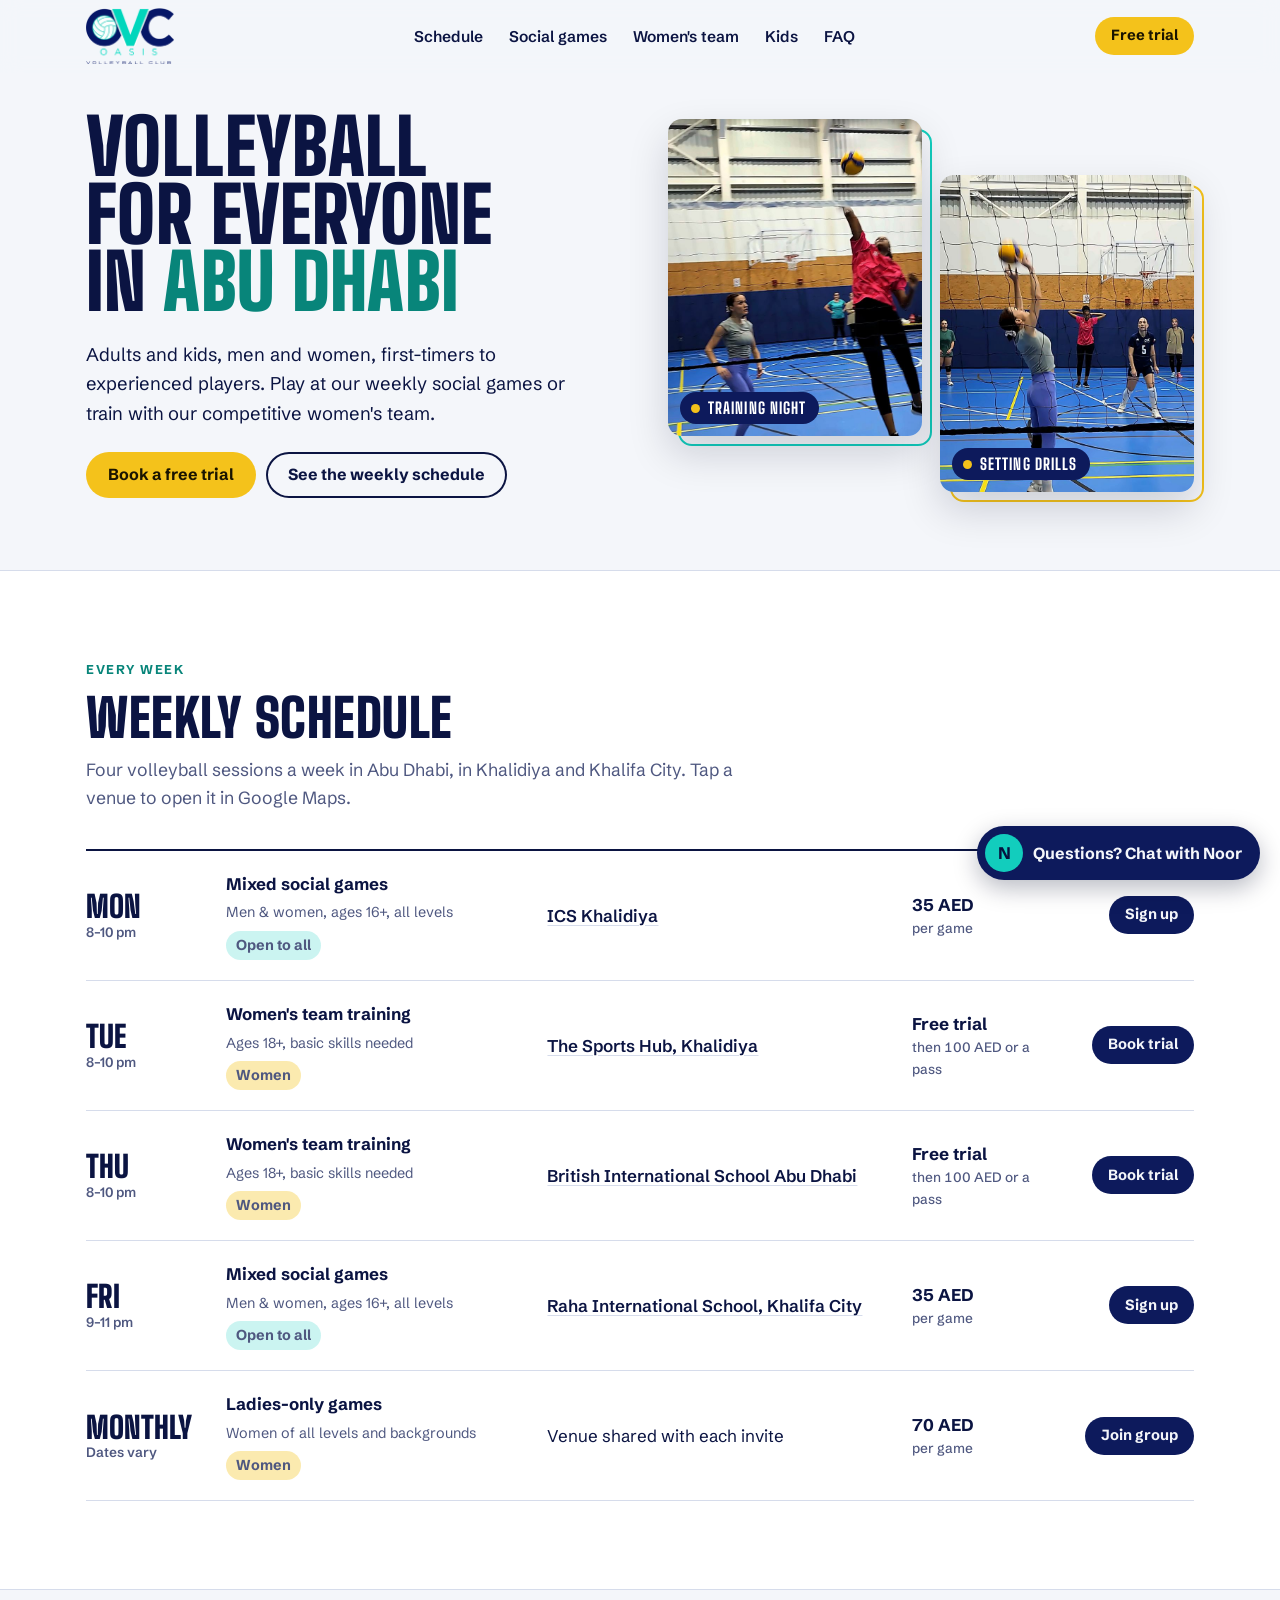
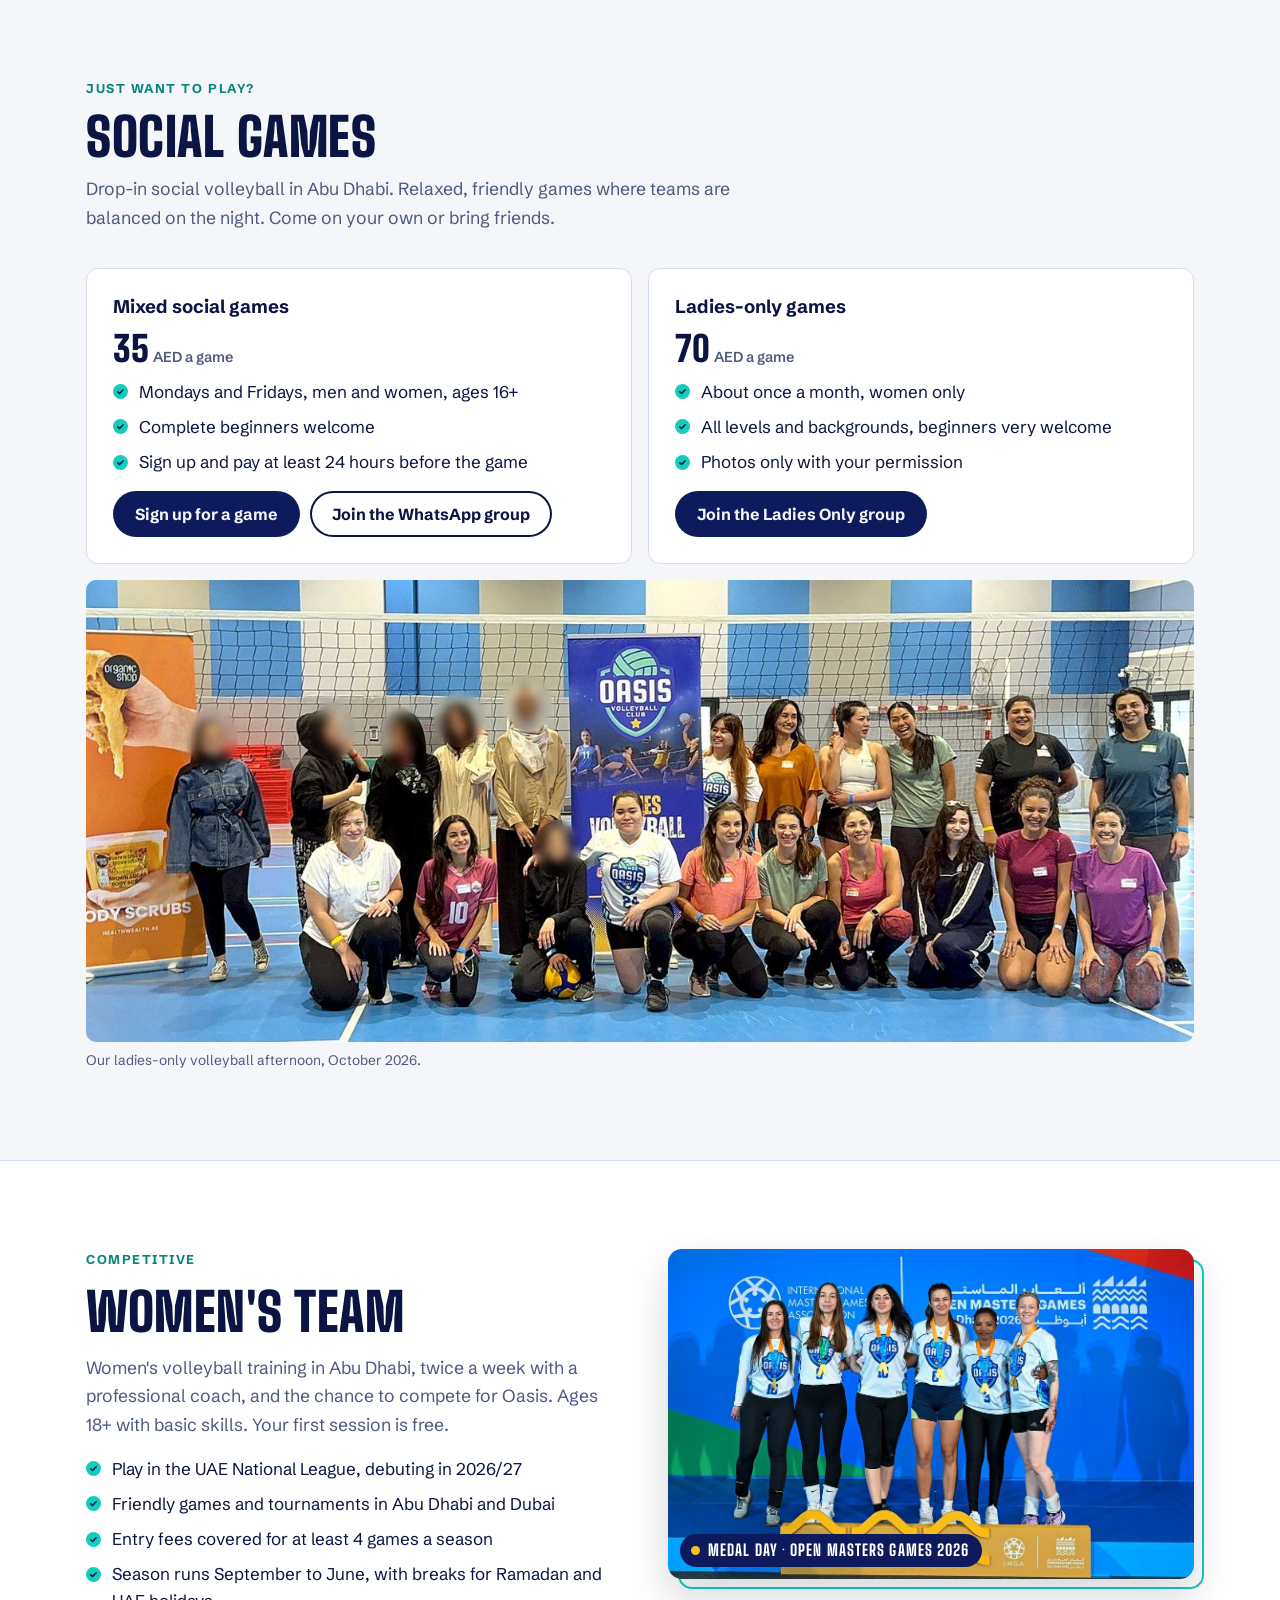
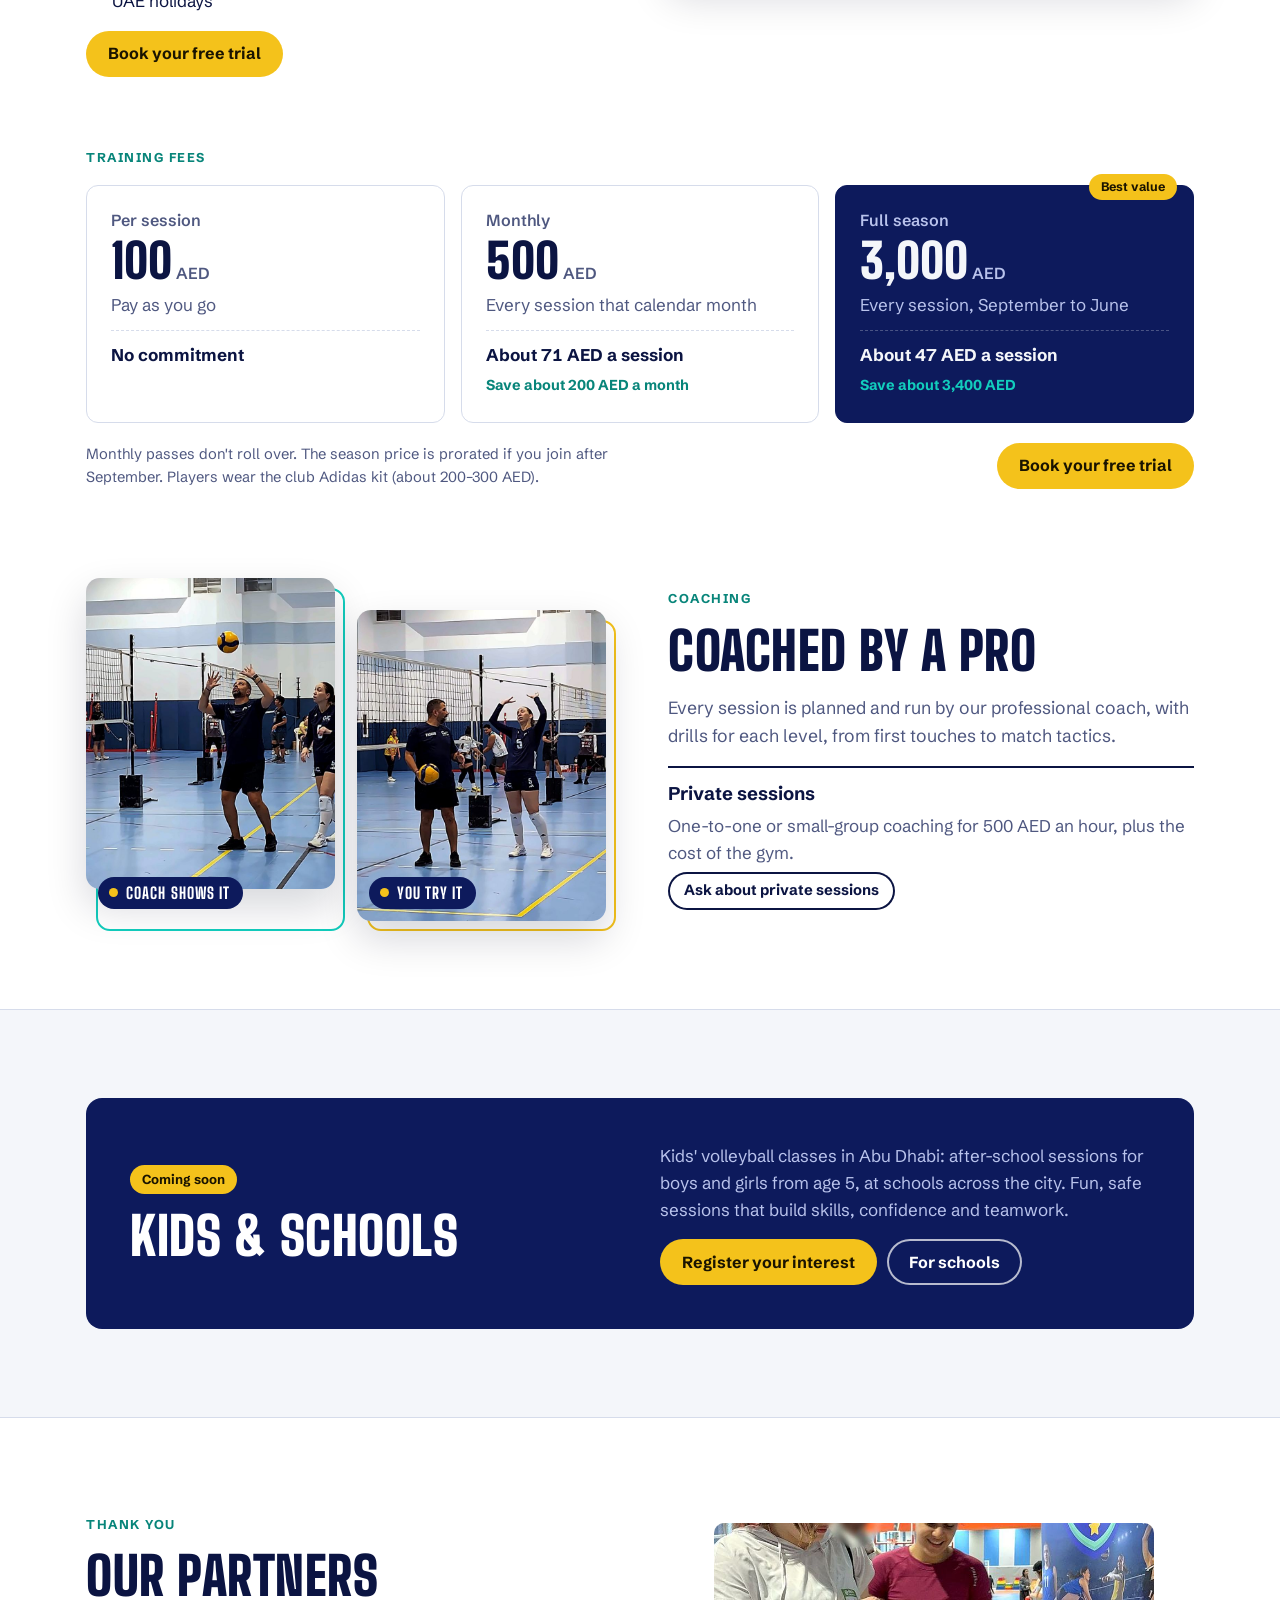
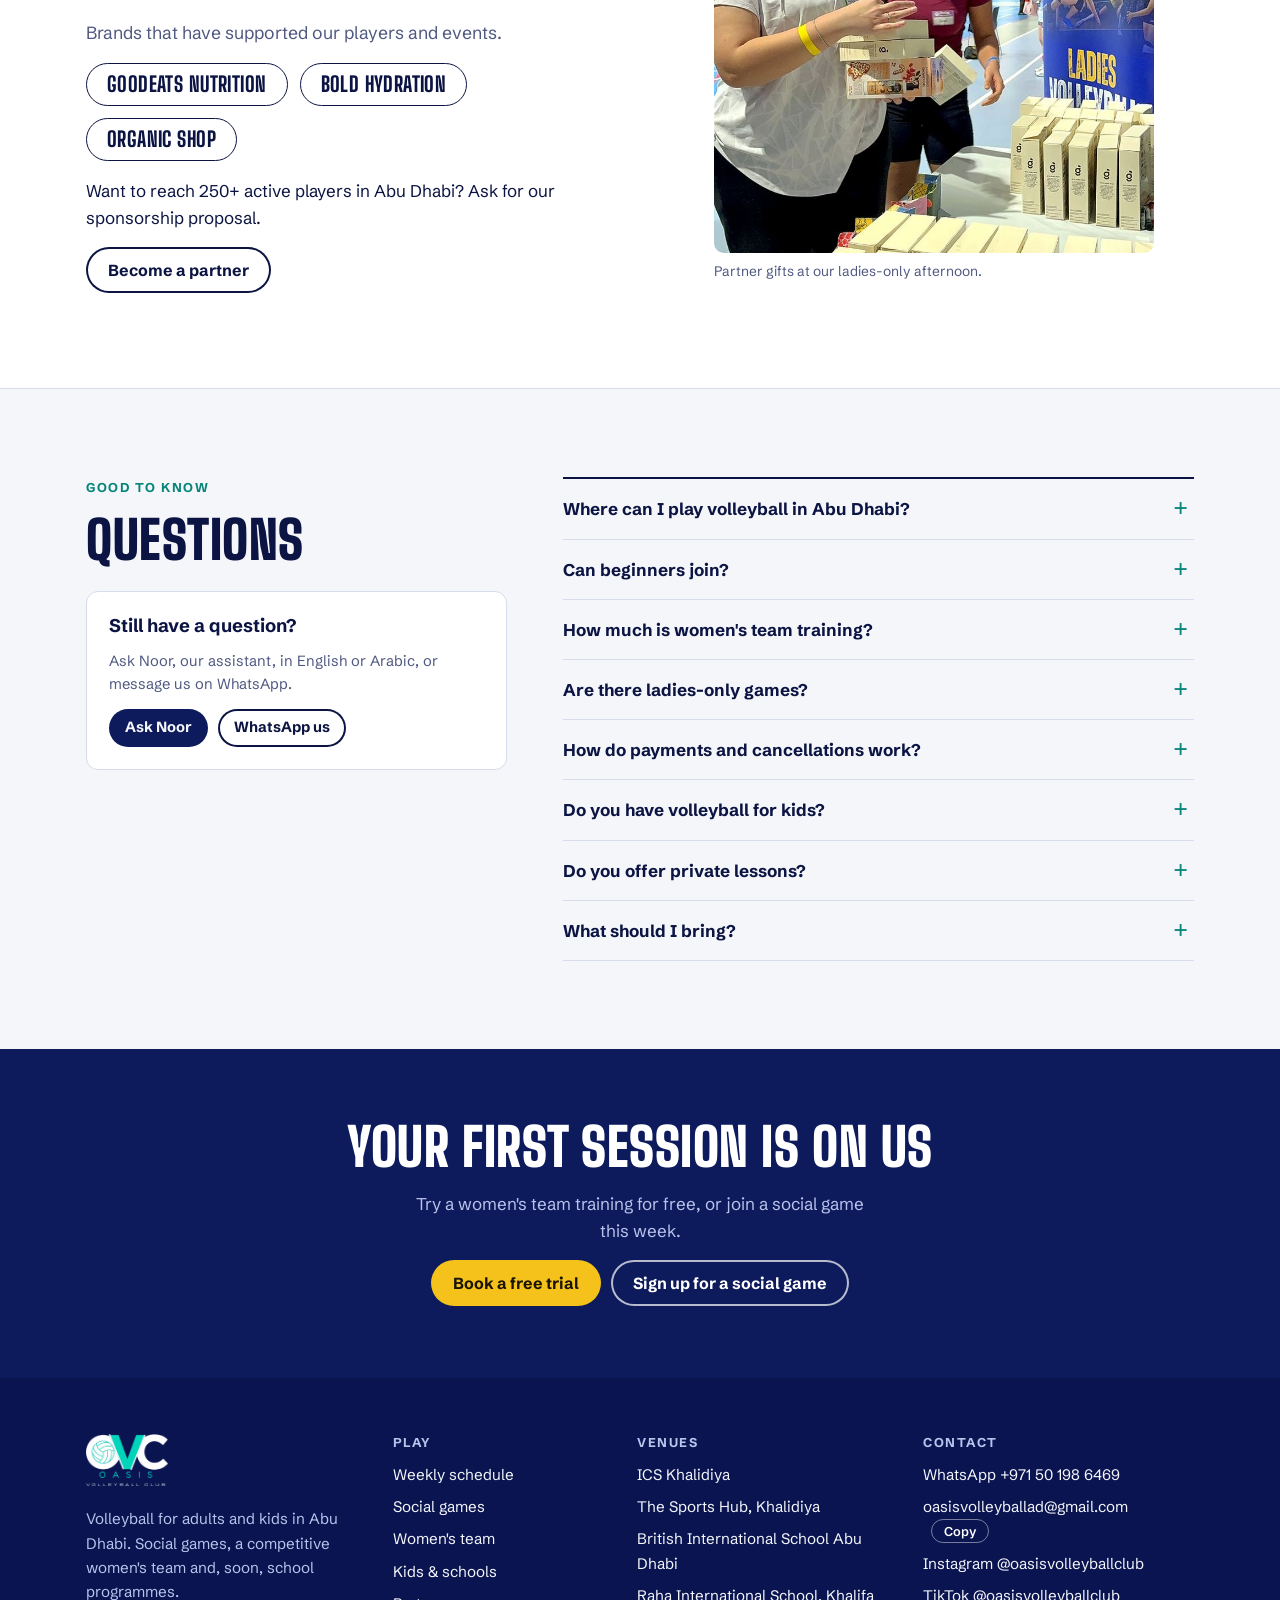
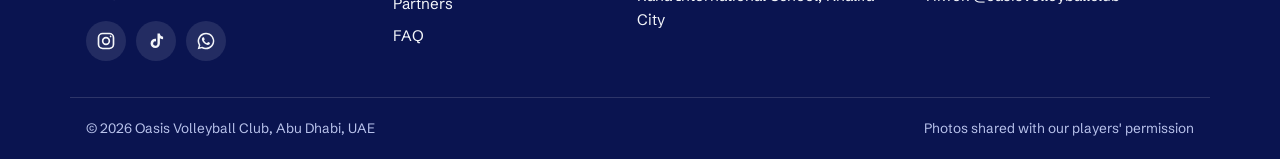
==== commit a8391c6e: "Add files via upload" ====
--- a/index.html
+++ b/index.html
@@ -628,7 +628,7 @@
 .chat-fab{position:fixed;right:calc(20px + env(safe-area-inset-right,0px));bottom:calc(20px + env(safe-area-inset-bottom,0px));z-index:40;display:flex;align-items:center;gap:10px;background:var(--navy);color:var(--on-navy);border:0;border-radius:999px;padding:8px 18px 8px 8px;font:700 1rem var(--body);cursor:pointer;box-shadow:0 8px 24px rgba(5,10,40,.28)}
 .chat-fab .av{width:38px;height:38px;border-radius:50%;background:var(--aqua);color:#06123f;display:grid;place-items:center;font-weight:700;font-size:1.05rem}
 .chat-fab:hover{background:var(--aqua-ink)}
-.chat{position:fixed;right:calc(20px + env(safe-area-inset-right,0px));bottom:calc(20px + env(safe-area-inset-bottom,0px));z-index:41;width:380px;max-width:calc(100vw - 32px);height:min(620px,calc(100vh - 40px));background:var(--surface);color:var(--fg);border:1px solid var(--line);border-radius:14px;display:flex;flex-direction:column;overflow:hidden;box-shadow:0 18px 50px rgba(5,10,40,.32)}
+.chat{position:fixed;right:calc(20px + env(safe-area-inset-right,0px));bottom:calc(20px + env(safe-area-inset-bottom,0px));z-index:65;width:380px;max-width:calc(100vw - 32px);height:min(620px,calc(100vh - 40px));height:min(620px,calc(100dvh - 40px));background:var(--surface);color:var(--fg);border:1px solid var(--line);border-radius:14px;display:flex;flex-direction:column;overflow:hidden;box-shadow:0 18px 50px rgba(5,10,40,.32)}
 .chat[dir="rtl"]{font-family:"IBM Plex Sans Arabic",var(--body)}
 .chat-head{background:var(--navy);color:var(--on-navy);display:flex;align-items:center;gap:10px;padding:12px 12px 12px 14px}
 .chat-head .av{width:40px;height:40px;border-radius:50%;background:var(--aqua);color:#06123f;display:grid;place-items:center;font-weight:700;flex:none}
@@ -652,7 +652,10 @@
 .chat-form{display:flex;gap:8px;padding:10px;border-top:1px solid var(--line);background:var(--surface);padding-bottom:calc(10px + env(safe-area-inset-bottom,0px))}
 .chat-form input{flex:1;min-width:0;border:1px solid var(--line);background:var(--bg);color:var(--fg);border-radius:999px;padding:10px 14px;font:inherit;font-size:16px}
 .chat-form button{background:var(--navy);color:var(--on-navy);border:0;border-radius:999px;padding:0 16px;font:700 .9rem inherit;font-family:inherit;cursor:pointer}
-@media (max-width:520px){.chat{right:0;left:0;bottom:0;width:100%;max-width:100%;height:calc(100% - env(safe-area-inset-top,0px) - 24px);border-radius:14px 14px 0 0}}
+@media (max-width:520px){.chat{left:0;right:0;bottom:0;top:calc(env(safe-area-inset-top,0px) + 10px);width:100%;max-width:100%;height:auto;border-radius:14px 14px 0 0}}
+@media (max-height:560px) and (min-width:521px){.chat{top:calc(env(safe-area-inset-top,0px) + 10px);height:auto}}
+body.chat-open{overflow:hidden}
+@media (min-width:521px){body.chat-open{overflow:auto}}
 
 @media (max-width:600px){.chat-fab{padding:8px}.chat-fab #fabLabel{display:none}}
 body.locked .chat-fab{display:none}
@@ -702,11 +705,6 @@
         <button class="btn yellow" type="button" data-join="team">Book a free trial</button>
         <a class="btn line" href="#schedule">See the weekly schedule</a>
       </div>
-      <ul class="trust">
-        <li><span><b>UAE National League</b> 2026/27</span></li>
-        <li><span><b>Medal winners</b>, Open Masters Games 2026</span></li>
-        <li><span><b>250+</b> players in our community</span></li>
-      </ul>
     </div>
     <div class="hero-stack">
       <figure class="polaroid hero-a">
@@ -731,35 +729,35 @@
         <li>
           <p class="day">Mon<small>8–10 pm</small></p>
           <p class="what"><b>Mixed social games</b><span>Men &amp; women, ages 16+, all levels</span><br><span class="tag mixed">Open to all</span></p>
-          <p class="where"><a href="https://www.google.com/maps/search/?api=1&amp;query=International+Community+School+Khalidiya+Abu+Dhabi" target="_blank" rel="noopener">ICS Khalidiya</a><span>Free parking in front, paid street parking beside</span></p>
+          <p class="where"><a href="https://www.google.com/maps/search/?api=1&amp;query=International+Community+School+Khalidiya+Abu+Dhabi" target="_blank" rel="noopener">ICS Khalidiya</a></p>
           <p class="fee">35 AED<span>per game</span></p>
           <p class="act"><a class="btn sm" href="https://volleyball-signup.vercel.app" target="_blank" rel="noopener">Sign up</a></p>
         </li>
         <li>
           <p class="day">Tue<small>8–10 pm</small></p>
           <p class="what"><b>Women's team training</b><span>Ages 18+, basic skills needed</span><br><span class="tag women">Women</span></p>
-          <p class="where"><a href="https://www.google.com/maps/search/?api=1&amp;query=The+Sports+Hub+Khalidiya+Abu+Dhabi" target="_blank" rel="noopener">The Sports Hub, Khalidiya</a><span>Free parking</span></p>
+          <p class="where"><a href="https://www.google.com/maps/search/?api=1&amp;query=The+Sports+Hub+Khalidiya+Abu+Dhabi" target="_blank" rel="noopener">The Sports Hub, Khalidiya</a></p>
           <p class="fee">Free trial<span>then 100 AED or a pass</span></p>
           <p class="act"><button class="btn sm" type="button" data-join="team">Book trial</button></p>
         </li>
         <li>
           <p class="day">Thu<small>8–10 pm</small></p>
           <p class="what"><b>Women's team training</b><span>Ages 18+, basic skills needed</span><br><span class="tag women">Women</span></p>
-          <p class="where"><a href="https://www.google.com/maps/search/?api=1&amp;query=British+International+School+Abu+Dhabi" target="_blank" rel="noopener">British International School Abu Dhabi</a><span>BISAD</span></p>
+          <p class="where"><a href="https://www.google.com/maps/search/?api=1&amp;query=British+International+School+Abu+Dhabi" target="_blank" rel="noopener">British International School Abu Dhabi</a></p>
           <p class="fee">Free trial<span>then 100 AED or a pass</span></p>
           <p class="act"><button class="btn sm" type="button" data-join="team">Book trial</button></p>
         </li>
         <li>
           <p class="day">Fri<small>9–11 pm</small></p>
           <p class="what"><b>Mixed social games</b><span>Men &amp; women, ages 16+, all levels</span><br><span class="tag mixed">Open to all</span></p>
-          <p class="where"><a href="https://www.google.com/maps/search/?api=1&amp;query=Raha+International+School+Khalifa+City+Campus+Abu+Dhabi" target="_blank" rel="noopener">Raha International School, Khalifa City</a><span>Bring your Emirates ID (digital is fine)</span></p>
+          <p class="where"><a href="https://www.google.com/maps/search/?api=1&amp;query=Raha+International+School+Khalifa+City+Campus+Abu+Dhabi" target="_blank" rel="noopener">Raha International School, Khalifa City</a></p>
           <p class="fee">35 AED<span>per game</span></p>
           <p class="act"><a class="btn sm" href="https://volleyball-signup.vercel.app" target="_blank" rel="noopener">Sign up</a></p>
         </li>
         <li>
           <p class="day">Monthly<small>Dates vary</small></p>
           <p class="what"><b>Ladies-only games</b><span>Women of all levels and backgrounds</span><br><span class="tag women">Women</span></p>
-          <p class="where">Venue shared with each invite<span>Invites go to our WhatsApp group</span></p>
+          <p class="where">Venue shared with each invite</p>
           <p class="fee">70 AED<span>per game</span></p>
           <p class="act"><a class="btn sm" href="https://chat.whatsapp.com/EtNuUqPx47xL4fgCQy8T78" target="_blank" rel="noopener">Join group</a></p>
         </li>
@@ -1080,7 +1078,7 @@
 var UI={
  en:{sub:'Oasis Volleyball Club',lang:'عربي',fab:'Questions? Chat with Noor',ph:'Type your question',send:'Send',
   hello:'Hi, I\'m Noor from Oasis Volleyball Club. Ask me anything about our social games, the women\'s team, kids\' programmes, prices or sponsorship. You can also pick a topic below.',
-  fallback:'I\'m not sure about that one. I can pass your question to our team on WhatsApp so they can answer you directly.',
+  fallback:'Sorry, I didn\'t quite get that. Try asking it another way, or pick a topic below. I can also pass your question to our team on WhatsApp.',
   lead:'Talk to the team',more:'Other questions',restart:'Start again',
   askName:'Great. I\'ll put together a message for our team so you won\'t have to repeat yourself. What\'s your name?',
   askInterest:'Thanks, {n}! What are you interested in?',
@@ -1093,7 +1091,7 @@
   levels:['Never played','Beginner','Basic skills','Intermediate','Advanced']},
  ar:{sub:'نادي أوايسس للكرة الطائرة',lang:'English',fab:'لديك سؤال؟ تحدث مع نور',ph:'اكتب سؤالك',send:'إرسال',
   hello:'مرحباً، أنا نور من نادي أوايسس للكرة الطائرة. اسألني عن المباريات الاجتماعية، فريق السيدات، برامج الأطفال، الأسعار أو الرعاية. يمكنك أيضاً اختيار موضوع من الأسفل.',
-  fallback:'لست متأكدة من الإجابة. يمكنني إرسال سؤالك إلى فريقنا عبر واتساب ليجيبوك مباشرة.',
+  fallback:'عذراً، لم أفهم سؤالك تماماً. جرّب صياغته بطريقة أخرى أو اختر موضوعاً من الأسفل. يمكنني أيضاً إرسال سؤالك إلى فريقنا عبر واتساب.',
   lead:'تواصل مع الفريق',more:'أسئلة أخرى',restart:'البدء من جديد',
   askName:'رائع. سأجهز رسالة لفريقنا حتى لا تضطر لتكرار أي شيء. ما اسمك؟',
   askInterest:'شكراً يا {n}! ما الذي يهمك؟',
@@ -1115,7 +1113,7 @@
   ar:'<b>المباريات الاجتماعية المختلطة</b> مفتوحة للرجال والنساء من عمر 16 عاماً فما فوق، والمبتدئون مرحب بهم.<ul><li>الاثنين، 8–10 مساءً في مدرسة ICS الخالدية</li><li>الجمعة، 9–11 مساءً في مدرسة الراحة الدولية، حرم مدينة خليفة</li></ul>السعر 35 درهماً للمباراة. سجّل عبر تطبيقنا: '+APP+'. يتم توزيع الفرق بشكل متوازن في نفس الليلة.<br><br><a href="https://chat.whatsapp.com/GD7I8r3fnTNLAEN6s6q2b7" target="_blank" rel="noopener">انضم إلى مجموعة واتساب للمباريات الاجتماعية</a> لمعرفة مواعيد المباريات.',
   next:['pay','venues','cancel','lead']},
  {id:'team',en_l:'Women\'s team',ar_l:'فريق السيدات',p:2,
-  kw:['فريق السيدات','فريق للسيدات','فريق نسائي','team','womens team','women\'s team','ladies team','training','train','tuesday','thursday','join the team','trial','tryout','فريق','تدريب','تمرين','الثلاثاء','الخميس','تجربه'],
+  kw:['free trial','free session','first session','is it free','try','free','فريق السيدات','فريق للسيدات','فريق نسائي','team','womens team','women\'s team','ladies team','training','train','tuesday','thursday','join the team','trial','tryout','فريق','تدريب','تمرين','الثلاثاء','الخميس','تجربه'],
   en:'Our <b>women\'s team</b> trains with a professional coach:<ul><li>Tuesday, 8–10 pm at Sports Hub Khalidiya</li><li>Thursday, 8–10 pm at BISAD (British International School Abu Dhabi)</li></ul>You need to be 18+ with basic playing skills. <b>Your first trial session is free.</b><br><br>Prices: 100 AED per session, 500 AED per calendar month (unused sessions don\'t carry over), or 3,000 AED for the full season, prorated if you join mid-season.',
   ar:'<b>فريق السيدات</b> يتدرب مع مدرب محترف:<ul><li>الثلاثاء، 8–10 مساءً في سبورتس هب الخالدية</li><li>الخميس، 8–10 مساءً في المدرسة البريطانية الدولية أبوظبي (BISAD)</li></ul>يجب أن يكون عمرك 18 عاماً أو أكثر مع مهارات لعب أساسية. <b>الحصة التجريبية الأولى مجانية.</b><br><br>الأسعار: 100 درهم للحصة، 500 درهم للشهر الميلادي (الحصص غير المستخدمة لا تُرحّل)، أو 3,000 درهم للموسم كاملاً، ويُحسب بالتناسب إذا انضممت خلال الموسم.',
   next:['coach','league','kit','lead']},
@@ -1134,7 +1132,7 @@
   en:'Payment is due 24 hours before the game, or you\'ll be moved to the waitlist. You can remove yourself in the app up to 24 hours before. If you cancel later than that, you still need to pay or find someone to take your spot. Repeated late cancellations or no-shows mean you\'ll be placed on the waitlist for future games.',
   ar:'يجب الدفع قبل المباراة بـ 24 ساعة، وإلا سيتم نقلك إلى قائمة الانتظار. يمكنك إلغاء تسجيلك عبر التطبيق حتى 24 ساعة قبل المباراة. إذا ألغيت بعد ذلك، يجب عليك الدفع أو إيجاد بديل لمكانك. تكرار الإلغاء المتأخر أو عدم الحضور يعني وضعك على قائمة الانتظار في المباريات القادمة.',
   next:['pay','social','lead']},
- {id:'venues',en_l:'Venues & parking',ar_l:'المواقع والمواقف',p:1,
+ {id:'venues',en_l:'Venues & parking',ar_l:'المواقع والمواقف',p:1,qw:['where','parking','park','اين','وين','موقف'],
   kw:['where','location','address','venue','venues','parking','park','map','gate','id','emirates id','directions','اين','أين','موقع','عنوان','موقف','مواقف','هويه','الهويه','بوابه'],
   en:'<ul><li><b>ICS Khalidiya</b> (Monday games): some free parking in front of the school, and paid parking on the street beside it.</li><li><b>Raha International School, Khalifa City Campus</b> (Friday games): bring your Emirates ID for the security gate. A digital ID is fine.</li><li><b>Sports Hub Khalidiya</b> (Tuesday training): free parking.</li><li><b>BISAD</b> (Thursday training): details are shared in the training group.</li></ul>',
   ar:'<ul><li><b>مدرسة ICS الخالدية</b> (مباريات الاثنين): مواقف مجانية محدودة أمام المدرسة، ومواقف مدفوعة في الشارع بجانبها.</li><li><b>مدرسة الراحة الدولية، حرم مدينة خليفة</b> (مباريات الجمعة): أحضر هويتك الإماراتية لبوابة الأمن، والهوية الرقمية مقبولة.</li><li><b>سبورتس هب الخالدية</b> (تدريب الثلاثاء): مواقف مجانية.</li><li><b>BISAD</b> (تدريب الخميس): تتم مشاركة التفاصيل في مجموعة التدريب.</li></ul>',
@@ -1190,7 +1188,7 @@
   ar:'أحضر حذاءً رياضياً نظيفاً للصالات، وملابس رياضية مريحة، وزجاجة ماء. واقيات الركبة اختيارية. نحن نوفر الكرات. لمباريات الجمعة في مدرسة الراحة، أحضر هويتك الإماراتية أيضاً.',
   next:['social','venues']},
  {id:'season',en_l:'Season & breaks',ar_l:'الموسم والعطل',p:1,
-  kw:['season','break','breaks','ramadan','holiday','holidays','schedule','calendar','eid','summer','موسم','الموسم','رمضان','عطله','عطلات','عيد','جدول'],
+  kw:['season','break','breaks','ramadan','holiday','holidays','calendar','eid','summer','موسم','الموسم','رمضان','عطله','عطلات','عيد','جدول'],
   en:'The 2026/27 training season runs from <b>September 1, 2026 to June 15, 2027</b>. Breaks: winter break (Dec 24 – Jan 3), Ramadan (about Feb 7 – Mar 8) and Eid al-Fitr, spring break (Apr 5–11), Eid al-Adha (about May 16–20) and Islamic New Year (about Jun 5–7). Islamic holiday dates depend on the moon sighting.',
   ar:'موسم التدريب 2026/27 يمتد من <b>1 سبتمبر 2026 إلى 15 يونيو 2027</b>. العطل: العطلة الشتوية (24 ديسمبر – 3 يناير)، رمضان (تقريباً 7 فبراير – 8 مارس) وعيد الفطر، عطلة الربيع (5–11 أبريل)، عيد الأضحى (تقريباً 16–20 مايو) ورأس السنة الهجرية (تقريباً 5–7 يونيو). مواعيد المناسبات الإسلامية تعتمد على رؤية الهلال.',
   next:['team','lead']},
@@ -1209,6 +1207,26 @@
   en:'<ul><li>WhatsApp: +971 50 198 6469</li><li>Email: '+MAIL+'</li><li>Instagram and TikTok: @oasisvolleyballclub</li></ul>Or I can write a message to our team for you, so you don\'t have to explain everything again.',
   ar:'<ul><li>واتساب: ‎+971 50 198 6469</li><li>البريد: '+MAIL+'</li><li>إنستغرام وتيك توك: ‎@oasisvolleyballclub</li></ul>أو يمكنني كتابة رسالة لفريقنا نيابة عنك حتى لا تضطر لشرح كل شيء من جديد.',
   next:['lead']},
+ {id:'join',en_l:'How to join',ar_l:'كيف أنضم',p:0,
+  kw:['join','how do i join','how to join','how can i join','sign up','signup','register','registration','get started','start playing','membership','member','become a member','how can i play','how do i play','i want to play','want to play','play with you','interested','participate','enroll','enrol','new here','انضم','انضمام','الانضمام','اشترك','الاشتراك','تسجيل','التسجيل','كيف العب','اريد اللعب','عضويه'],
+  en:'Welcome! How you join depends on what you\'d like to do:<ul><li><b>Social games</b> (men &amp; women, 16+, all levels): sign up and pay in our app, '+APP+'. 35 AED a game, Mondays and Fridays.</li><li><b>Women\'s team</b> (18+, basic skills): your first training is free. Tap <b>Talk to the team</b> below and I\'ll book it for you.</li><li><b>Ladies-only games</b>: <a href="https://chat.whatsapp.com/EtNuUqPx47xL4fgCQy8T78" target="_blank" rel="noopener">join our Ladies Only WhatsApp group</a> for the invites.</li><li><b>Kids</b> (from age 5): coming soon. Leave your details and we\'ll be in touch.</li></ul>Which one are you interested in?',
+  ar:'أهلاً بك! طريقة الانضمام تعتمد على ما تريد:<ul><li><b>المباريات الاجتماعية</b> (رجال ونساء، 16+، جميع المستويات): سجّل وادفع عبر تطبيقنا '+APP+'. 35 درهماً للمباراة، الاثنين والجمعة.</li><li><b>فريق السيدات</b> (18+، مهارات أساسية): الحصة الأولى مجانية. اضغط <b>تواصل مع الفريق</b> وسأحجزها لك.</li><li><b>مباريات السيدات فقط</b>: <a href="https://chat.whatsapp.com/EtNuUqPx47xL4fgCQy8T78" target="_blank" rel="noopener">انضمي إلى مجموعة السيدات على واتساب</a> للدعوات.</li><li><b>الأطفال</b> (من 5 سنوات): قريباً. اترك بياناتك وسنتواصل معك.</li></ul>ما الذي يهمك؟',
+  next:['social','team','ladies','kids','lead']},
+ {id:'schedule',en_l:'Weekly schedule',ar_l:'الجدول الأسبوعي',p:1,qw:['when','what time','what days','which days','tonight','today','tomorrow','this week','متى','اليوم','الليله'],
+  kw:['schedule','timetable','times','time','when','what days','which days','days','tonight','today','tomorrow','this week','weekend','evening','hours','sessions','متى','الجدول','جدول','المواعيد','موعد','الوقت','اليوم','الليله','الاسبوع'],
+  en:'Here\'s our weekly schedule:<ul><li><b>Monday</b> 8–10 pm: mixed social games, ICS Khalidiya</li><li><b>Tuesday</b> 8–10 pm: women\'s team training, The Sports Hub, Khalidiya</li><li><b>Thursday</b> 8–10 pm: women\'s team training, BISAD</li><li><b>Friday</b> 9–11 pm: mixed social games, Raha International School, Khalifa City</li><li><b>About once a month</b>: ladies-only games (invites in our WhatsApp group)</li></ul>',
+  ar:'جدولنا الأسبوعي:<ul><li><b>الاثنين</b> 8–10 مساءً: مباريات اجتماعية مختلطة، مدرسة ICS الخالدية</li><li><b>الثلاثاء</b> 8–10 مساءً: تدريب فريق السيدات، سبورتس هب الخالدية</li><li><b>الخميس</b> 8–10 مساءً: تدريب فريق السيدات، BISAD</li><li><b>الجمعة</b> 9–11 مساءً: مباريات اجتماعية مختلطة، مدرسة الراحة الدولية، مدينة خليفة</li><li><b>مرة تقريباً كل شهر</b>: مباريات السيدات فقط (الدعوات في مجموعة واتساب)</li></ul>',
+  next:['join','venues','price']},
+ {id:'alone',en_l:'Coming alone',ar_l:'القدوم بمفردي',p:2,
+  kw:['alone','on my own','by myself','myself','no friends','without a team','need a team','have a team','bring a friend','bring friends','bring a partner','need a partner','partner','وحدي','بمفردي','لوحدي','بدون فريق','صديق','صديقتي'],
+  en:'Yes, you can absolutely come on your own. Most people do! At our social games teams are mixed and balanced on the night, so you\'ll be put in a team when you arrive. Friends are welcome too, just ask them to sign up in the app.',
+  ar:'بالتأكيد يمكنك القدوم بمفردك، وهذا ما يفعله معظم اللاعبين! في المباريات الاجتماعية يتم توزيع الفرق بشكل متوازن في نفس الليلة، لذلك ستنضم إلى فريق عند وصولك. الأصدقاء مرحب بهم أيضاً، فقط يجب أن يسجلوا عبر التطبيق.',
+  next:['social','join']},
+ {id:'about',en_l:'About Oasis',ar_l:'عن أوايسس',p:0,
+  kw:['about','who are you','what is oasis','tell me about','what do you do','club','oasis','من انتم','عن النادي','النادي','اوايسس'],
+  en:'Oasis Volleyball Club is a volleyball club in Abu Dhabi for adults and kids, men and women, from beginners to experienced players. We run mixed social games every Monday and Friday, a competitive women\'s team in the UAE National League, monthly ladies-only games, private coaching, and soon kids\' programmes.',
+  ar:'نادي أوايسس للكرة الطائرة نادٍ في أبوظبي للكبار والأطفال، رجالاً ونساءً، من المبتدئين إلى اللاعبين ذوي الخبرة. ننظم مباريات اجتماعية مختلطة كل اثنين وجمعة، ولدينا فريق سيدات تنافسي في دوري الإمارات، ومباريات للسيدات فقط شهرياً، وحصصاً خاصة، وقريباً برامج للأطفال.',
+  next:['join','schedule','price']},
  {id:'hello',en_l:'Hello',ar_l:'ترحيب',p:0,
   kw:['hi','hello','hey','salam','good morning','good evening','مرحبا','السلام','اهلا','هلا','صباح','مساء'],
   en:'Hi! How can I help you today?',ar:'أهلاً! كيف يمكنني مساعدتك اليوم؟',next:['social','team','kids','price']},
@@ -1217,7 +1235,7 @@
   en:'You\'re welcome! Anything else I can help with?',ar:'العفو! هل هناك شيء آخر يمكنني مساعدتك به؟',next:['more','lead']}
 ];
 var BY={};KB.forEach(function(k){BY[k.id]=k;});
-var MAIN=['social','team','ladies','kids','price','private','sponsor','lead'];
+var MAIN=['join','schedule','social','team','ladies','kids','price','lead'];
 var INTERESTS=['social','team','ladies','kids','private','kit','sponsor','other'];
 
 function norm(s){
@@ -1226,22 +1244,23 @@
   .replace(/[’`]/g,"'").replace(/[^a-z0-9'؀-ۿ:]+/g,' ');
  return s.replace(/\s+/g,' ');
 }
-KB.forEach(function(k){k.nkw=k.kw.map(function(w){return norm(w).trim();});});
+KB.forEach(function(k){k.nkw=k.kw.map(function(w){return norm(w).trim();});if(k.qw)k.nqw=k.qw.map(function(w){return norm(w).trim();});});
 function match(text){
  var t=norm(text),best=null,bs=0;
  KB.forEach(function(k){
   var s=0;
   k.nkw.forEach(function(w){
    if(!w)return;
-   var hit=/[؀-ۿ]/.test(w)?t.indexOf(w)>-1:t.indexOf(' '+w+' ')>-1;
+   var hit=/[؀-ۿ]/.test(w)?t.indexOf(w)>-1:(t.indexOf(' '+w+' ')>-1||(w.indexOf(' ')<0&&w.length>=4&&t.indexOf(' '+w)>-1));
    if(hit)s+=10+w.split(' ').length*2;
   });
+  if(k.nqw)k.nqw.forEach(function(w){var hit=/[؀-ۿ]/.test(w)?t.indexOf(w)>-1:t.indexOf(' '+w+' ')>-1;if(hit)s+=12;});
   if(s>0)s+=k.p;
   if(s>bs){bs=s;best=k;}
  });
  return best;
 }
-var LEAD_WORDS=['talk to','speak to','human','real person','someone','call me','contact me','sign me up','register me','book','تواصل معي','اريد التسجيل','سجلني','احجز','شخص'];
+var LEAD_WORDS=['talk to','speak to','human','real person','call me','contact me','sign me up','register me','book','تواصل معي','اريد التسجيل','سجلني','احجز','شخص'];
 
 var lang=(navigator.language||'').toLowerCase().indexOf('ar')===0?'ar':'en';
 var state={mode:'chat',step:null,lead:{},topics:[],questions:[]};
@@ -1357,12 +1376,12 @@
  if(k&&k.id!=='hello'&&k.id!=='thanks'&&state.questions.length<6)state.questions.push(text.slice(0,140));
  if(k){answer(k);return;}
  if(state.questions.length<6)state.questions.push(text.slice(0,140));
- bot(t('fallback'));topicChips(['lead','more']);
+ bot(t('fallback'));topicChips(['join','schedule','price','social','team','lead']);
 }
 
 var started=false;
-function open(){panel.hidden=false;fab.hidden=true;applyLang();if(!started){started=true;bot(t('hello'));showMain();}setTimeout(function(){input.focus();},50);}
-function close(){panel.hidden=true;fab.hidden=false;fab.focus();}
+function open(){panel.hidden=false;fab.hidden=true;document.body.classList.add('chat-open');applyLang();if(!started){started=true;bot(t('hello'));showMain();}setTimeout(function(){input.focus();},50);}
+function close(){panel.hidden=true;fab.hidden=false;document.body.classList.remove('chat-open');fab.focus();}
 fab.addEventListener('click',open);
 $('chatClose').addEventListener('click',close);
 document.addEventListener('keydown',function(e){if(e.key==='Escape'&&!panel.hidden)close();});
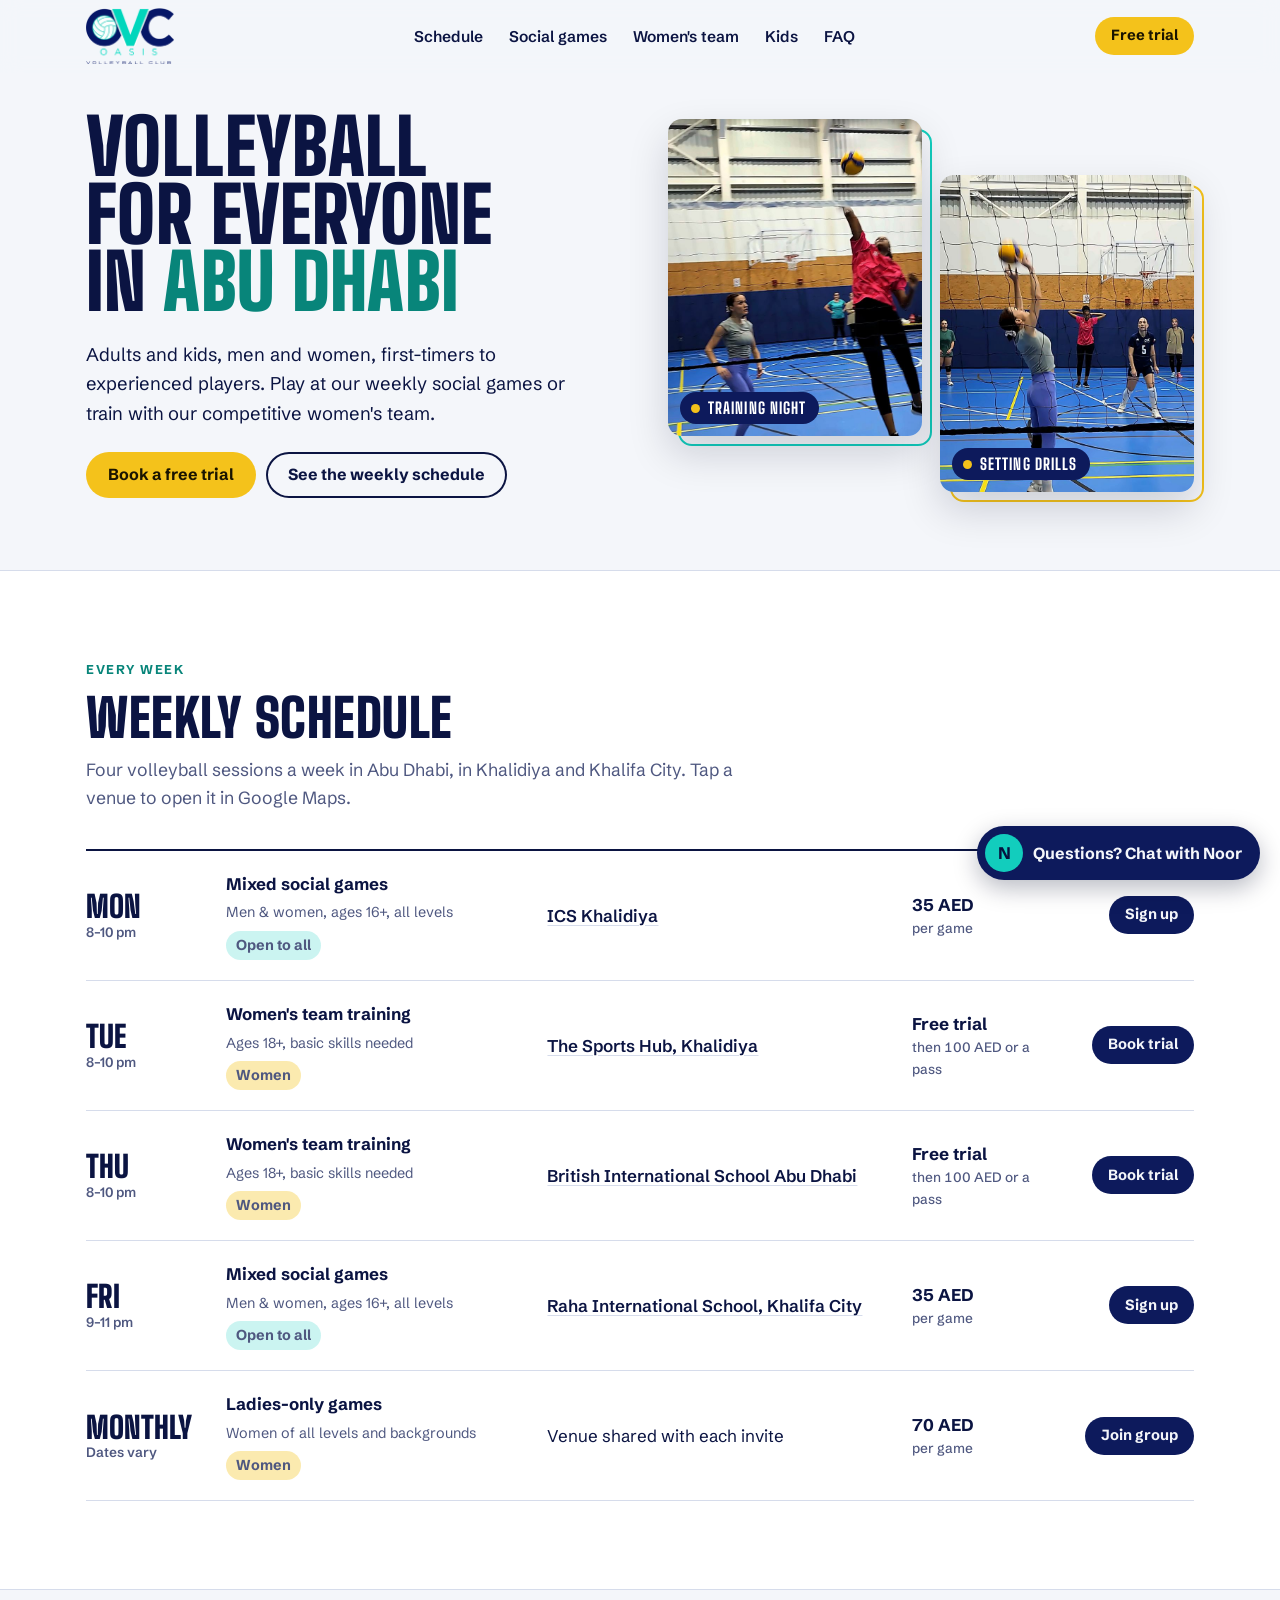
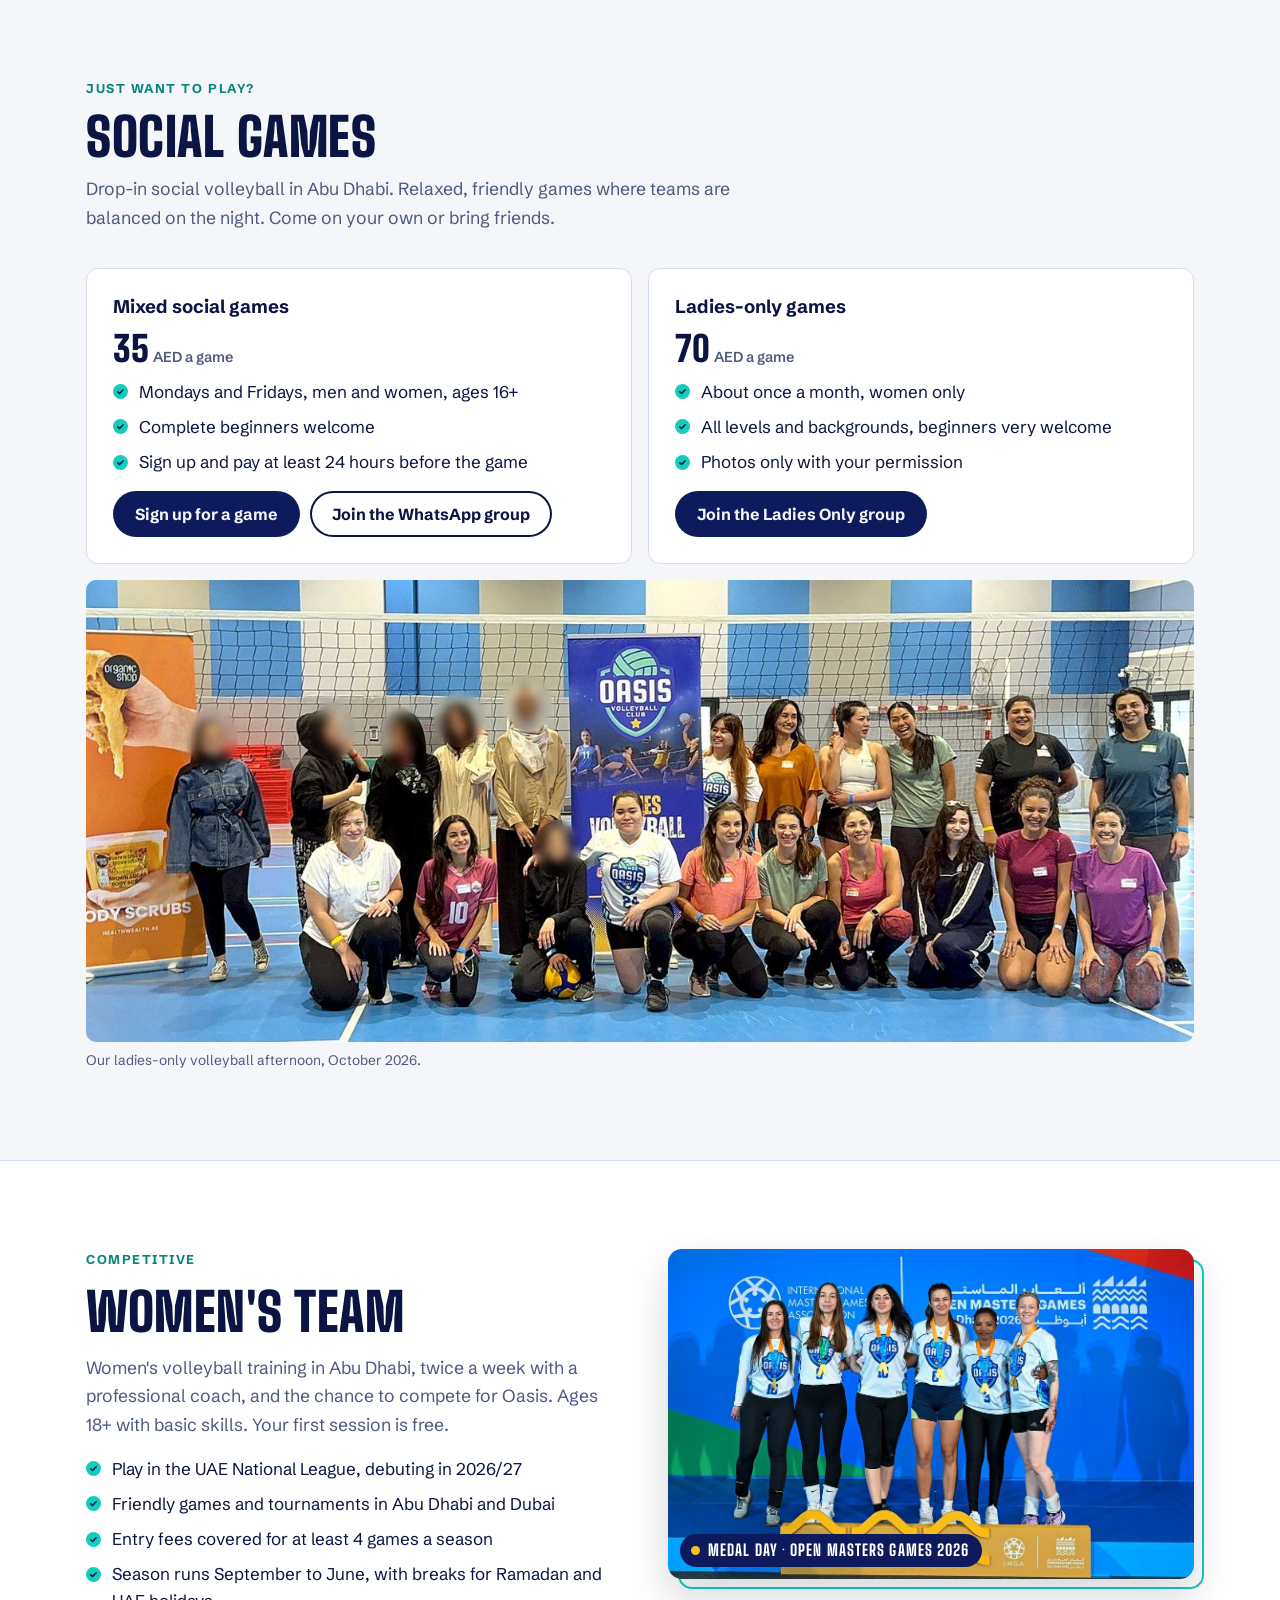
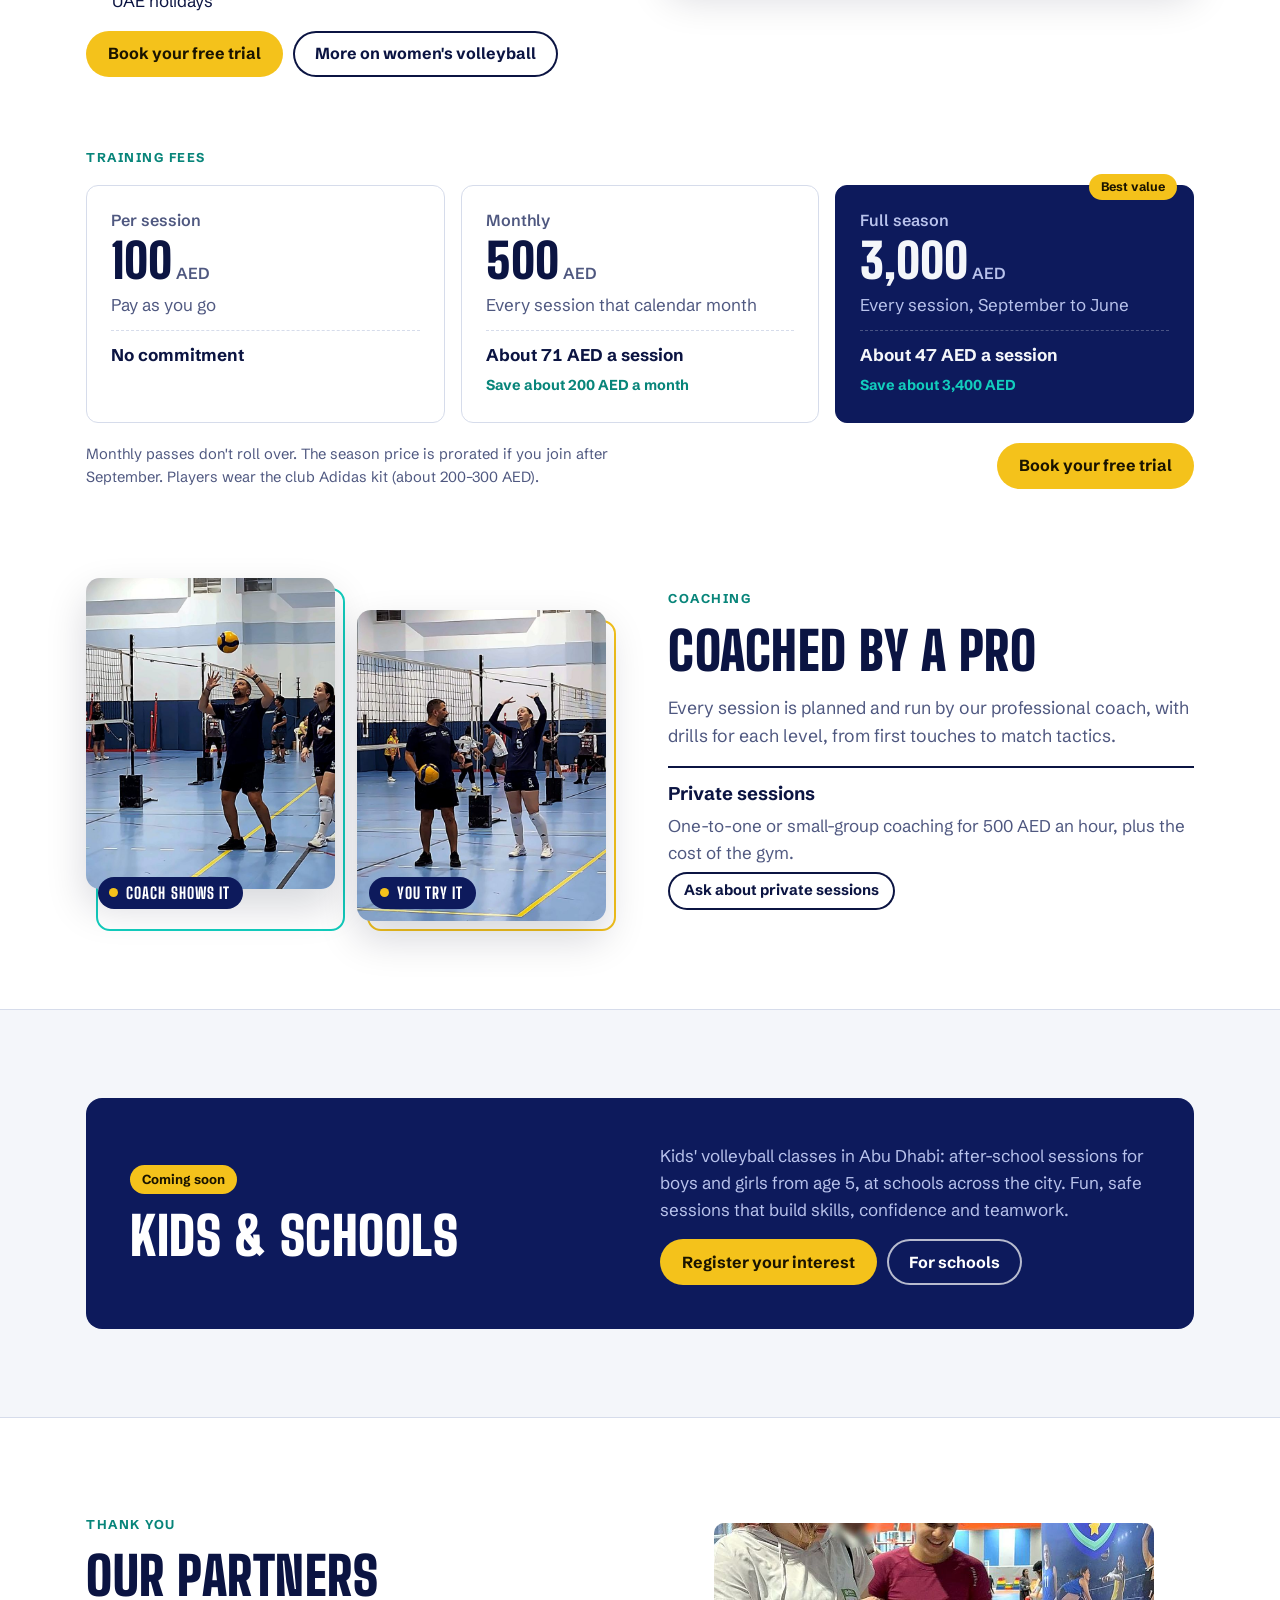
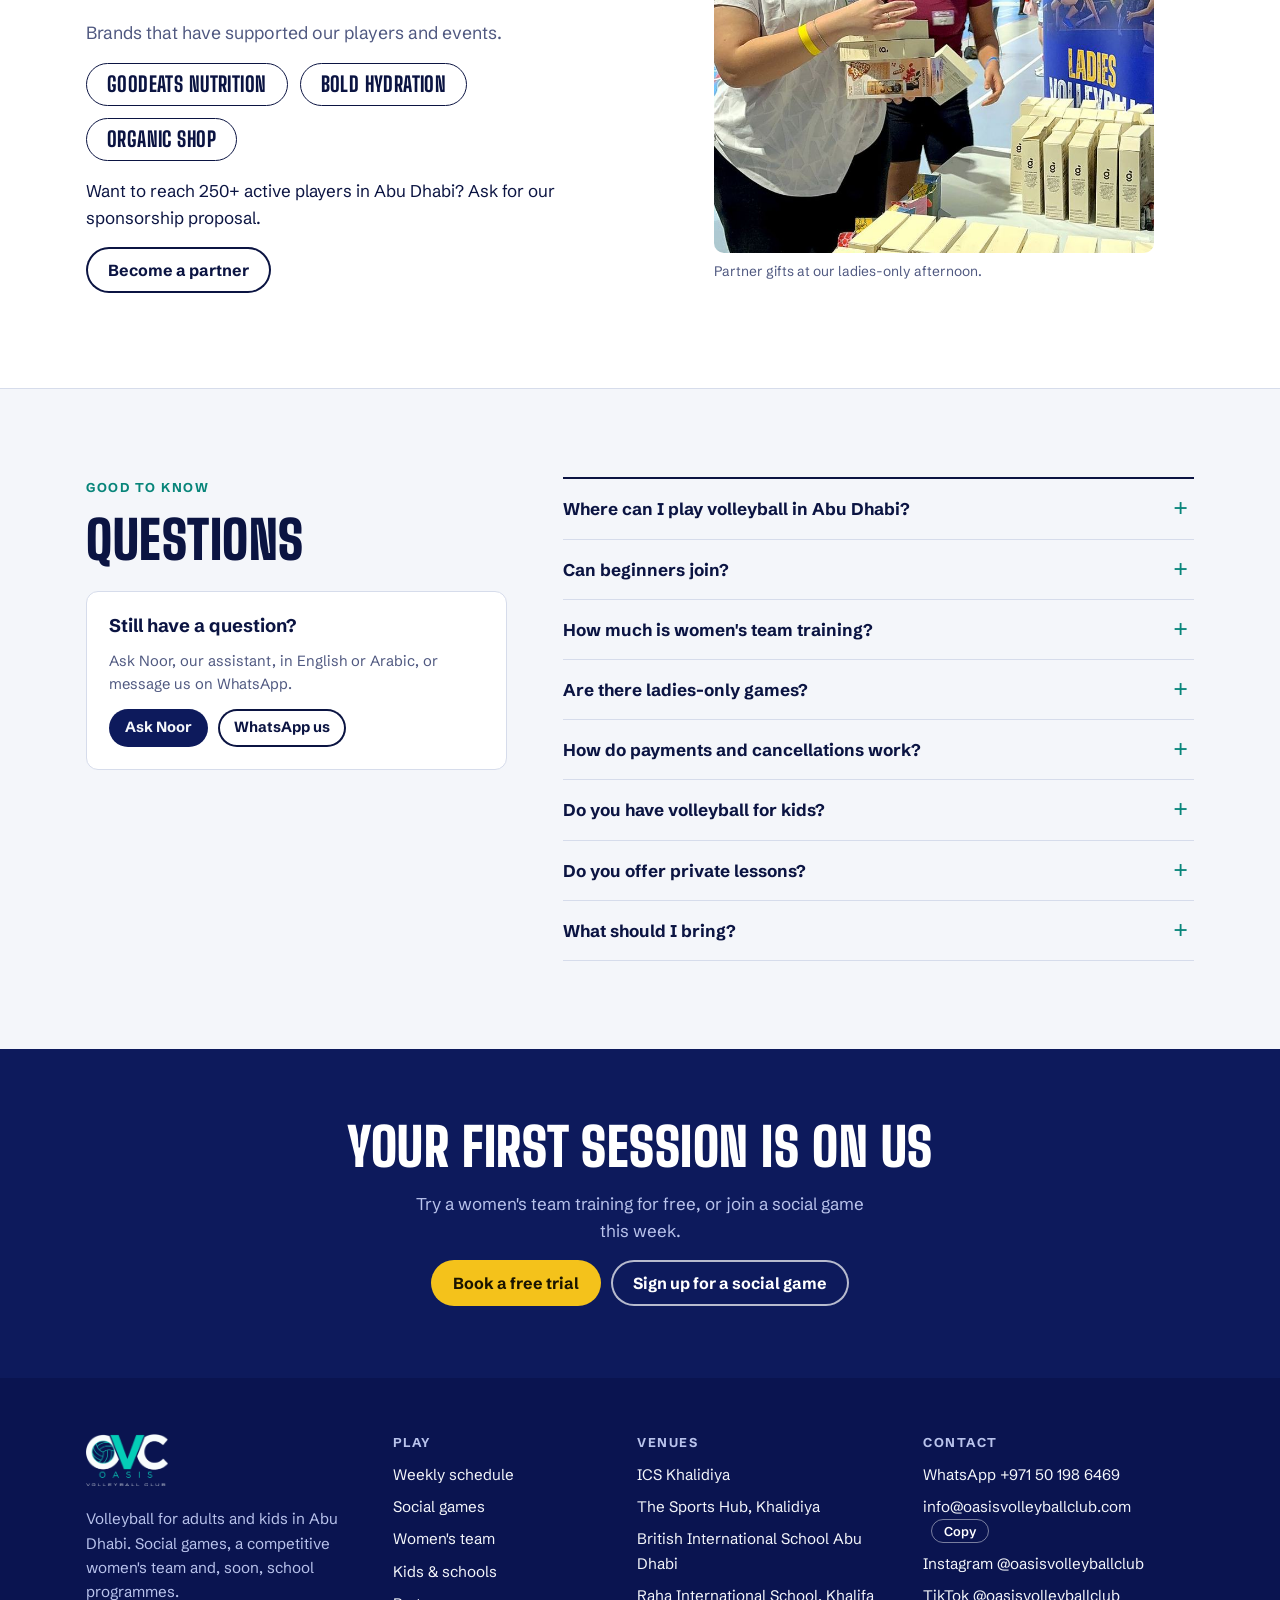
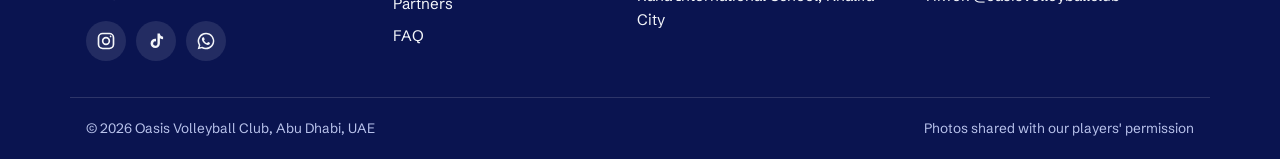
==== commit 56f9e495: "Add files via upload" ====
--- a/index.html
+++ b/index.html
@@ -47,7 +47,7 @@
    "image": "https://www.oasisvolleyballclub.com/og-image.png",
    "description": "Volleyball club in Abu Dhabi for adults and children. Mixed social games every Monday and Friday, a competitive women's team in the UAE National League, private coaching, and kids' school programmes from age 5.",
    "sport": "Volleyball",
-   "email": "oasisvolleyballad@gmail.com",
+   "email": "info@oasisvolleyballclub.com",
    "telephone": "+971501986469",
    "areaServed": [
     {
@@ -204,158 +204,6 @@
      }
     }
    ]
-  },
-  {
-   "@type": "SportsEvent",
-   "name": "Mixed social volleyball, Monday",
-   "description": "Drop-in social volleyball for men and women, ages 16+, all levels.",
-   "sport": "Volleyball",
-   "eventAttendanceMode": "https://schema.org/OfflineEventAttendanceMode",
-   "organizer": {
-    "@id": "https://www.oasisvolleyballclub.com/#club"
-   },
-   "eventSchedule": {
-    "@type": "Schedule",
-    "repeatFrequency": "P1W",
-    "byDay": "https://schema.org/Monday",
-    "startTime": "20:00",
-    "endTime": "22:00",
-    "scheduleTimezone": "Asia/Dubai"
-   },
-   "location": {
-    "@type": "Place",
-    "name": "ICS Khalidiya (International Community School)",
-    "address": {
-     "@type": "PostalAddress",
-     "addressLocality": "Khalidiya",
-     "addressRegion": "Abu Dhabi",
-     "addressCountry": "AE"
-    }
-   },
-   "offers": {
-    "@type": "Offer",
-    "price": "35",
-    "priceCurrency": "AED",
-    "url": "https://www.oasisvolleyballclub.com/#schedule"
-   },
-   "audience": {
-    "@type": "PeopleAudience",
-    "audienceType": "Adults, mixed"
-   }
-  },
-  {
-   "@type": "SportsEvent",
-   "name": "Women's team volleyball training, Tuesday",
-   "description": "Coached women's volleyball training, ages 18+. First session free.",
-   "sport": "Volleyball",
-   "eventAttendanceMode": "https://schema.org/OfflineEventAttendanceMode",
-   "organizer": {
-    "@id": "https://www.oasisvolleyballclub.com/#club"
-   },
-   "eventSchedule": {
-    "@type": "Schedule",
-    "repeatFrequency": "P1W",
-    "byDay": "https://schema.org/Tuesday",
-    "startTime": "20:00",
-    "endTime": "22:00",
-    "scheduleTimezone": "Asia/Dubai"
-   },
-   "location": {
-    "@type": "Place",
-    "name": "The Sports Hub, Khalidiya",
-    "address": {
-     "@type": "PostalAddress",
-     "addressLocality": "Khalidiya",
-     "addressRegion": "Abu Dhabi",
-     "addressCountry": "AE"
-    }
-   },
-   "offers": {
-    "@type": "Offer",
-    "price": "0",
-    "priceCurrency": "AED",
-    "url": "https://www.oasisvolleyballclub.com/#schedule"
-   },
-   "audience": {
-    "@type": "PeopleAudience",
-    "audienceType": "Women"
-   }
-  },
-  {
-   "@type": "SportsEvent",
-   "name": "Women's team volleyball training, Thursday",
-   "description": "Coached women's volleyball training, ages 18+. First session free.",
-   "sport": "Volleyball",
-   "eventAttendanceMode": "https://schema.org/OfflineEventAttendanceMode",
-   "organizer": {
-    "@id": "https://www.oasisvolleyballclub.com/#club"
-   },
-   "eventSchedule": {
-    "@type": "Schedule",
-    "repeatFrequency": "P1W",
-    "byDay": "https://schema.org/Thursday",
-    "startTime": "20:00",
-    "endTime": "22:00",
-    "scheduleTimezone": "Asia/Dubai"
-   },
-   "location": {
-    "@type": "Place",
-    "name": "British International School Abu Dhabi",
-    "address": {
-     "@type": "PostalAddress",
-     "addressLocality": "Abu Dhabi",
-     "addressRegion": "Abu Dhabi",
-     "addressCountry": "AE"
-    }
-   },
-   "offers": {
-    "@type": "Offer",
-    "price": "0",
-    "priceCurrency": "AED",
-    "url": "https://www.oasisvolleyballclub.com/#schedule"
-   },
-   "audience": {
-    "@type": "PeopleAudience",
-    "audienceType": "Women"
-   }
-  },
-  {
-   "@type": "SportsEvent",
-   "name": "Mixed social volleyball, Friday",
-   "description": "Drop-in social volleyball for men and women, ages 16+, all levels.",
-   "sport": "Volleyball",
-   "eventAttendanceMode": "https://schema.org/OfflineEventAttendanceMode",
-   "organizer": {
-    "@id": "https://www.oasisvolleyballclub.com/#club"
-   },
-   "eventSchedule": {
-    "@type": "Schedule",
-    "repeatFrequency": "P1W",
-    "byDay": "https://schema.org/Friday",
-    "startTime": "21:00",
-    "endTime": "23:00",
-    "scheduleTimezone": "Asia/Dubai"
-   },
-   "location": {
-    "@type": "Place",
-    "name": "Raha International School, Khalifa City Campus",
-    "address": {
-     "@type": "PostalAddress",
-     "addressLocality": "Khalifa City",
-     "addressRegion": "Abu Dhabi",
-     "addressCountry": "AE"
-    }
-   },
-   "offers": {
-    "@type": "Offer",
-    "price": "35",
-    "priceCurrency": "AED",
-    "url": "https://www.oasisvolleyballclub.com/#schedule"
-   },
-   "audience": {
-    "@type": "PeopleAudience",
-    "audienceType": "Adults, mixed"
-   }
   }
  ]
 }
@@ -814,7 +662,7 @@
             <li>Entry fees covered for at least 4 games a season</li>
             <li>Season runs September to June, with breaks for Ramadan and UAE holidays</li>
           </ul>
-          <div class="btns"><button class="btn yellow" type="button" data-join="team">Book your free trial</button></div>
+          <div class="btns"><button class="btn yellow" type="button" data-join="team">Book your free trial</button><a class="btn line" href="womens-volleyball-abu-dhabi">More on women's volleyball</a></div>
         </div>
         <figure class="polaroid team-photo">
           <img src="team.jpg" alt="Oasis women's team players in club jerseys on the podium with their medals" width="1100" height="689" loading="lazy">
@@ -982,7 +830,7 @@
       <h3>Contact</h3>
       <ul>
         <li><a href="https://wa.me/971501986469" target="_blank" rel="noopener">WhatsApp +971 50 198 6469</a></li>
-        <li><span id="email">oasisvolleyballad@gmail.com</span><button class="copy" id="copyEmail" type="button">Copy</button></li>
+        <li><span id="email">info@oasisvolleyballclub.com</span><button class="copy" id="copyEmail" type="button">Copy</button></li>
         <li><a href="https://www.instagram.com/oasisvolleyballclub/" target="_blank" rel="noopener">Instagram @oasisvolleyballclub</a></li>
         <li><a href="https://www.tiktok.com/@oasisvolleyballclub" target="_blank" rel="noopener">TikTok @oasisvolleyballclub</a></li>
       </ul>
@@ -1041,7 +889,7 @@
       </div>
       <p class="err" id="joinErr" hidden>Please add your name so we know who to reply to.</p>
       <button class="btn yellow" type="submit">Continue on WhatsApp</button>
-      <p class="form-note">This opens WhatsApp with your message ready to send. Prefer email? Write to oasisvolleyballad@gmail.com.</p>
+      <p class="form-note">This opens WhatsApp with your message ready to send. Prefer email? Write to info@oasisvolleyballclub.com.</p>
     </form>
     <div class="done" id="joinDone" hidden>
       <p><b>Almost done.</b> WhatsApp should have opened with your message. Just press send. If it didn't open, use the button below.</p>
@@ -1073,7 +921,7 @@
 (function(){
 var WA='971501986469';
 var APP='<a href="https://volleyball-signup.vercel.app" target="_blank" rel="noopener">volleyball-signup.vercel.app</a>';
-var MAIL='oasisvolleyballad@gmail.com';
+var MAIL='info@oasisvolleyballclub.com';
 
 var UI={
  en:{sub:'Oasis Volleyball Club',lang:'عربي',fab:'Questions? Chat with Noor',ph:'Type your question',send:'Send',
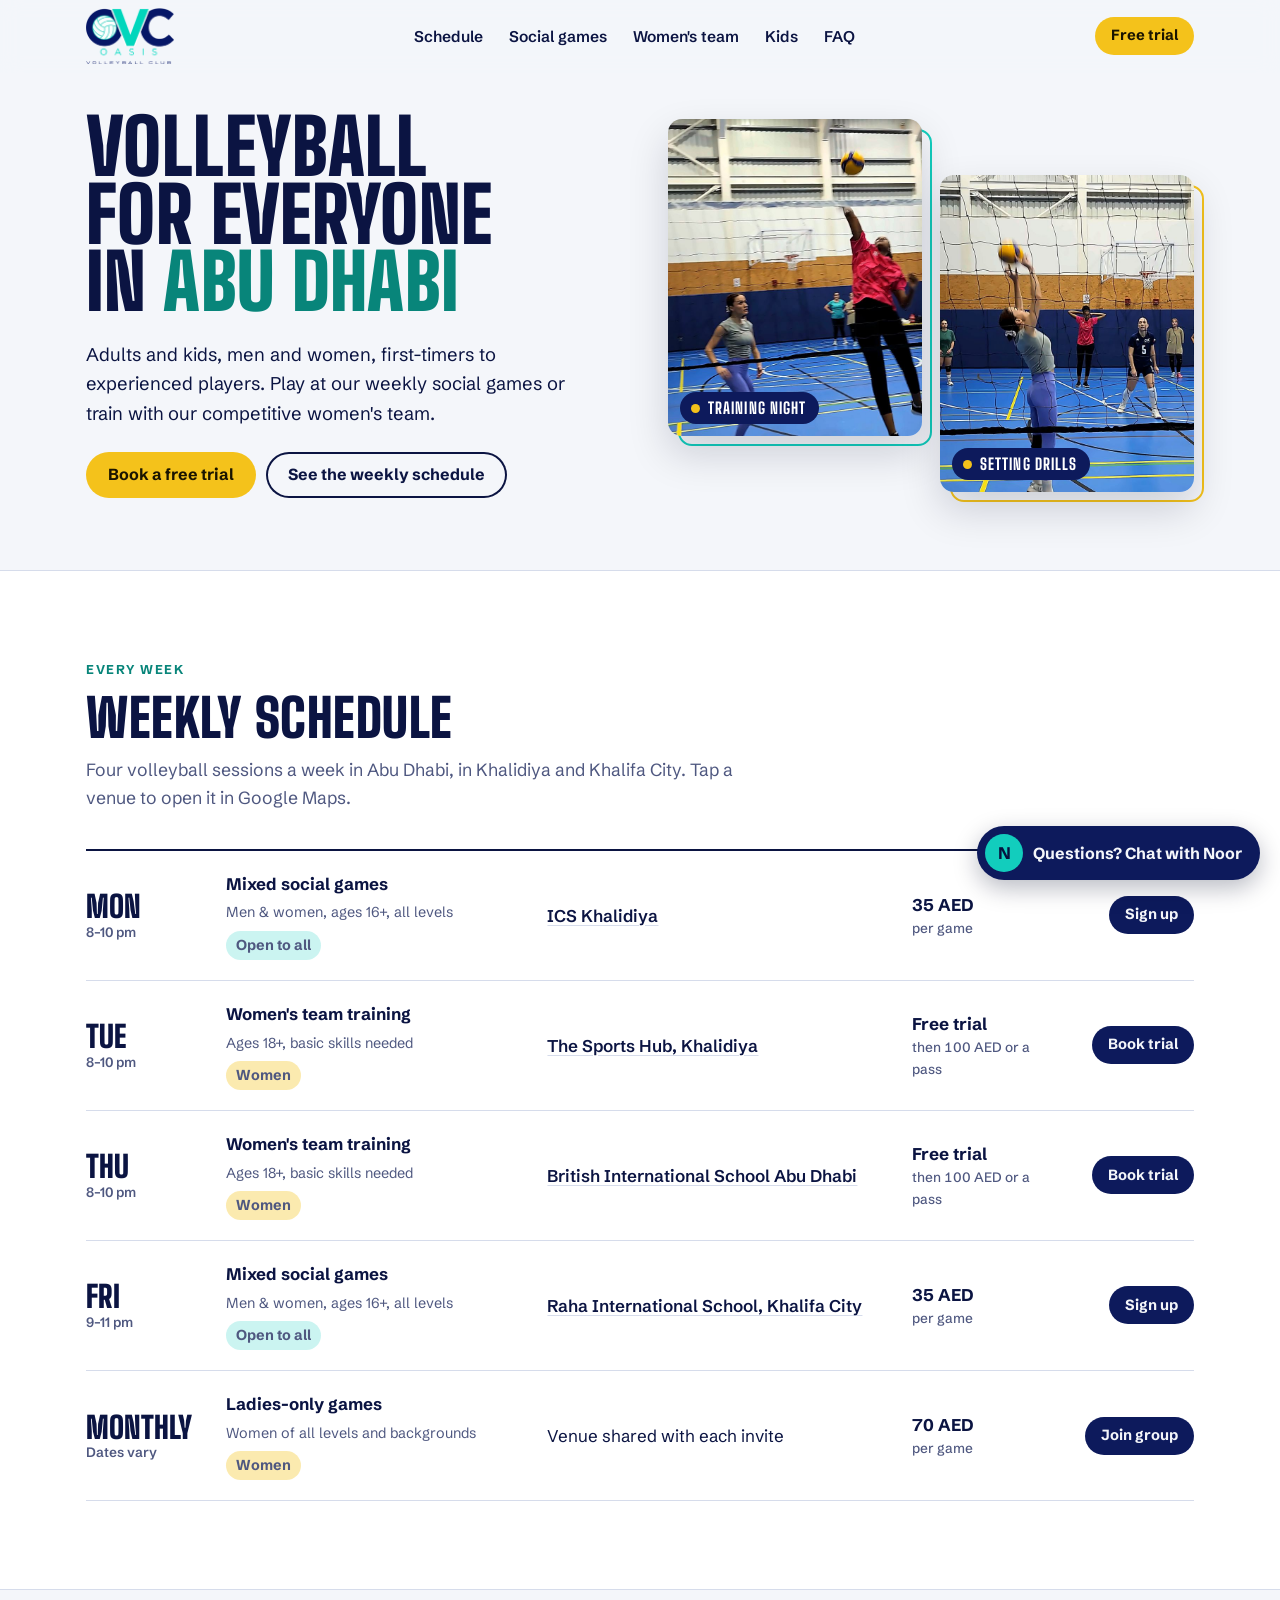
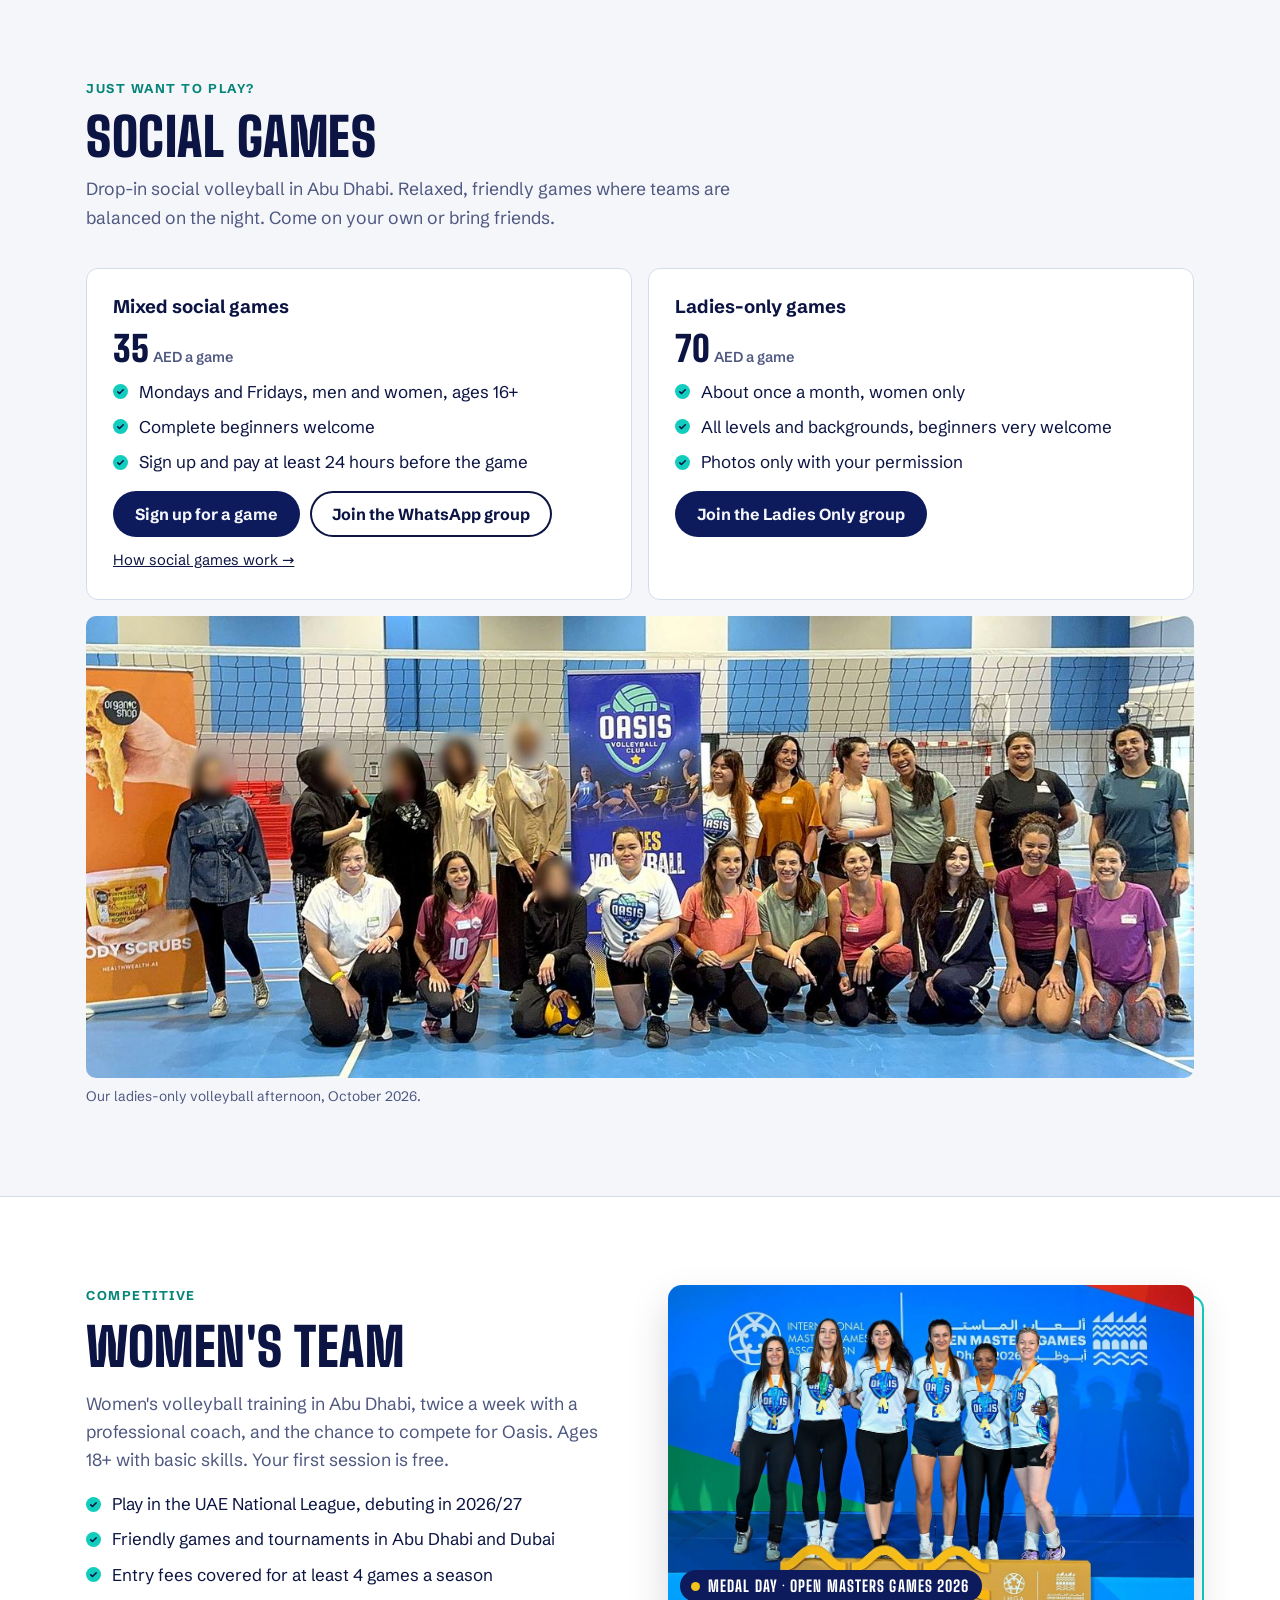
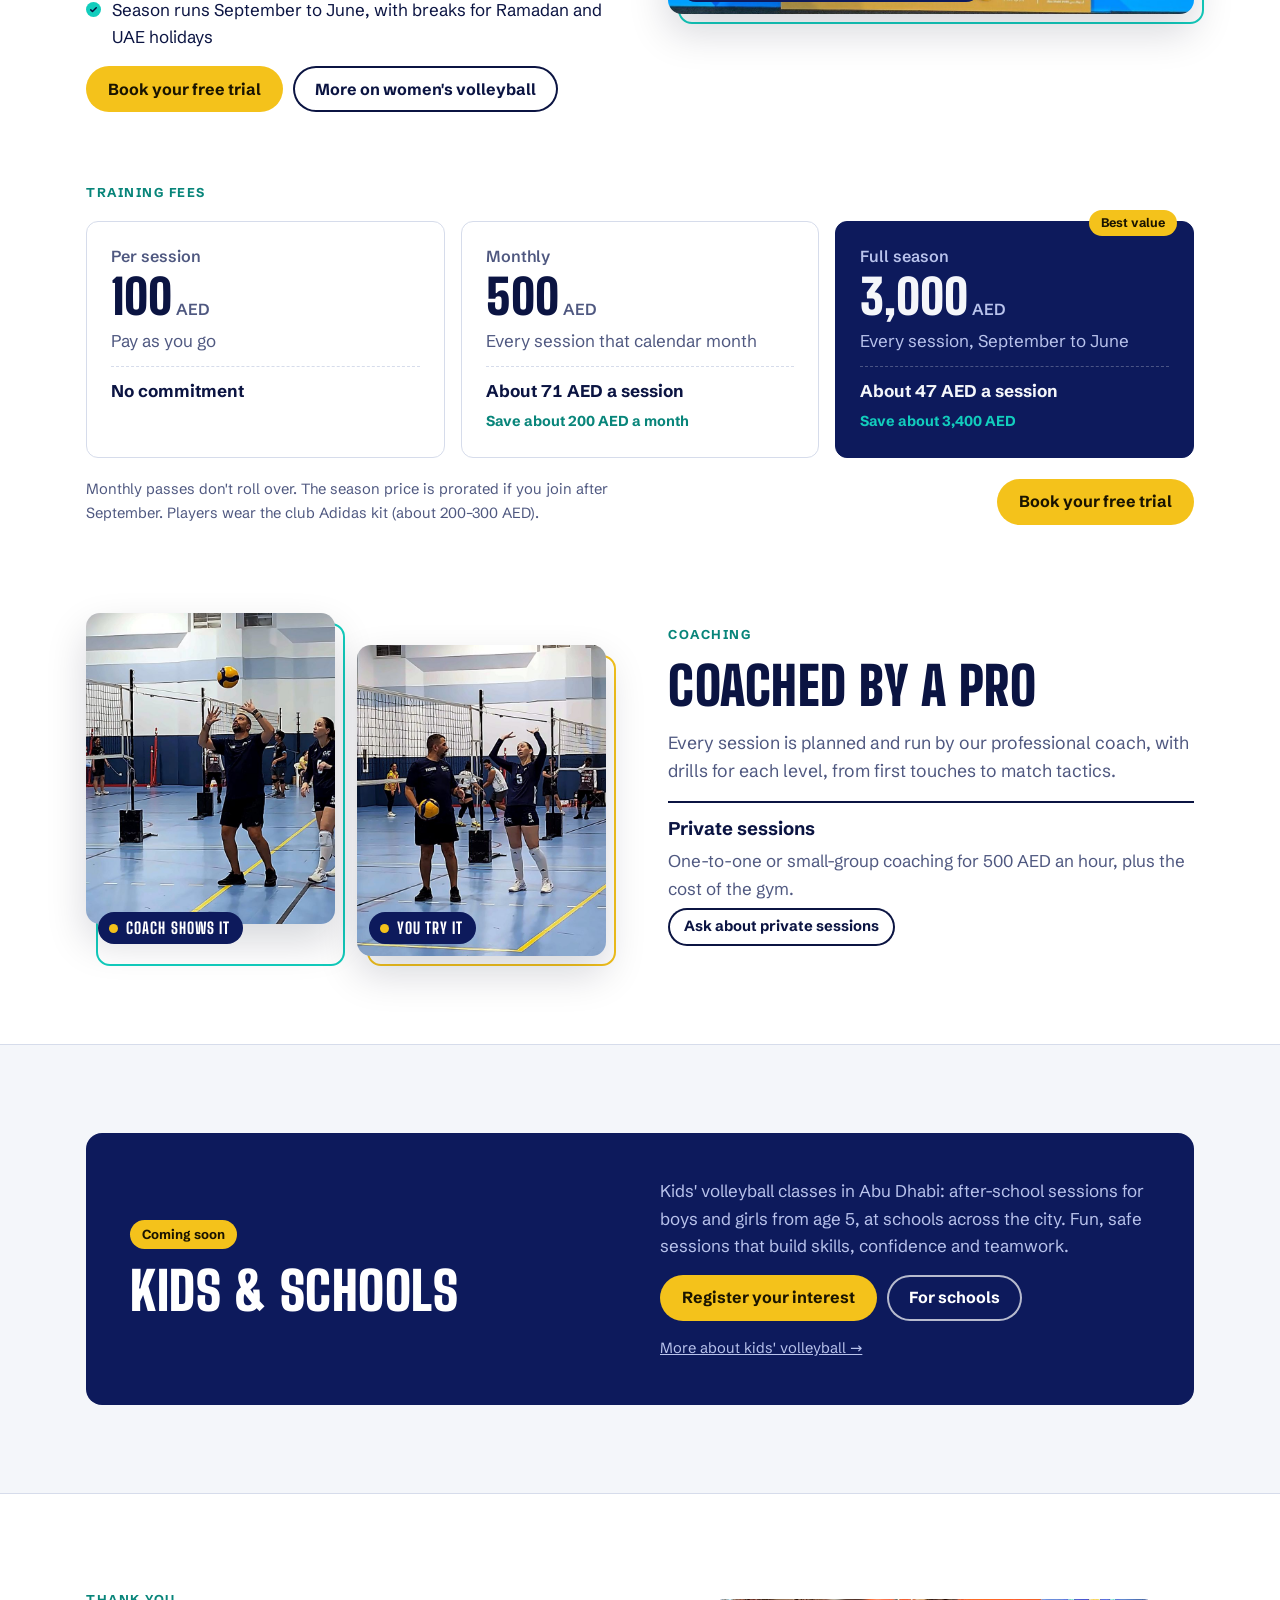
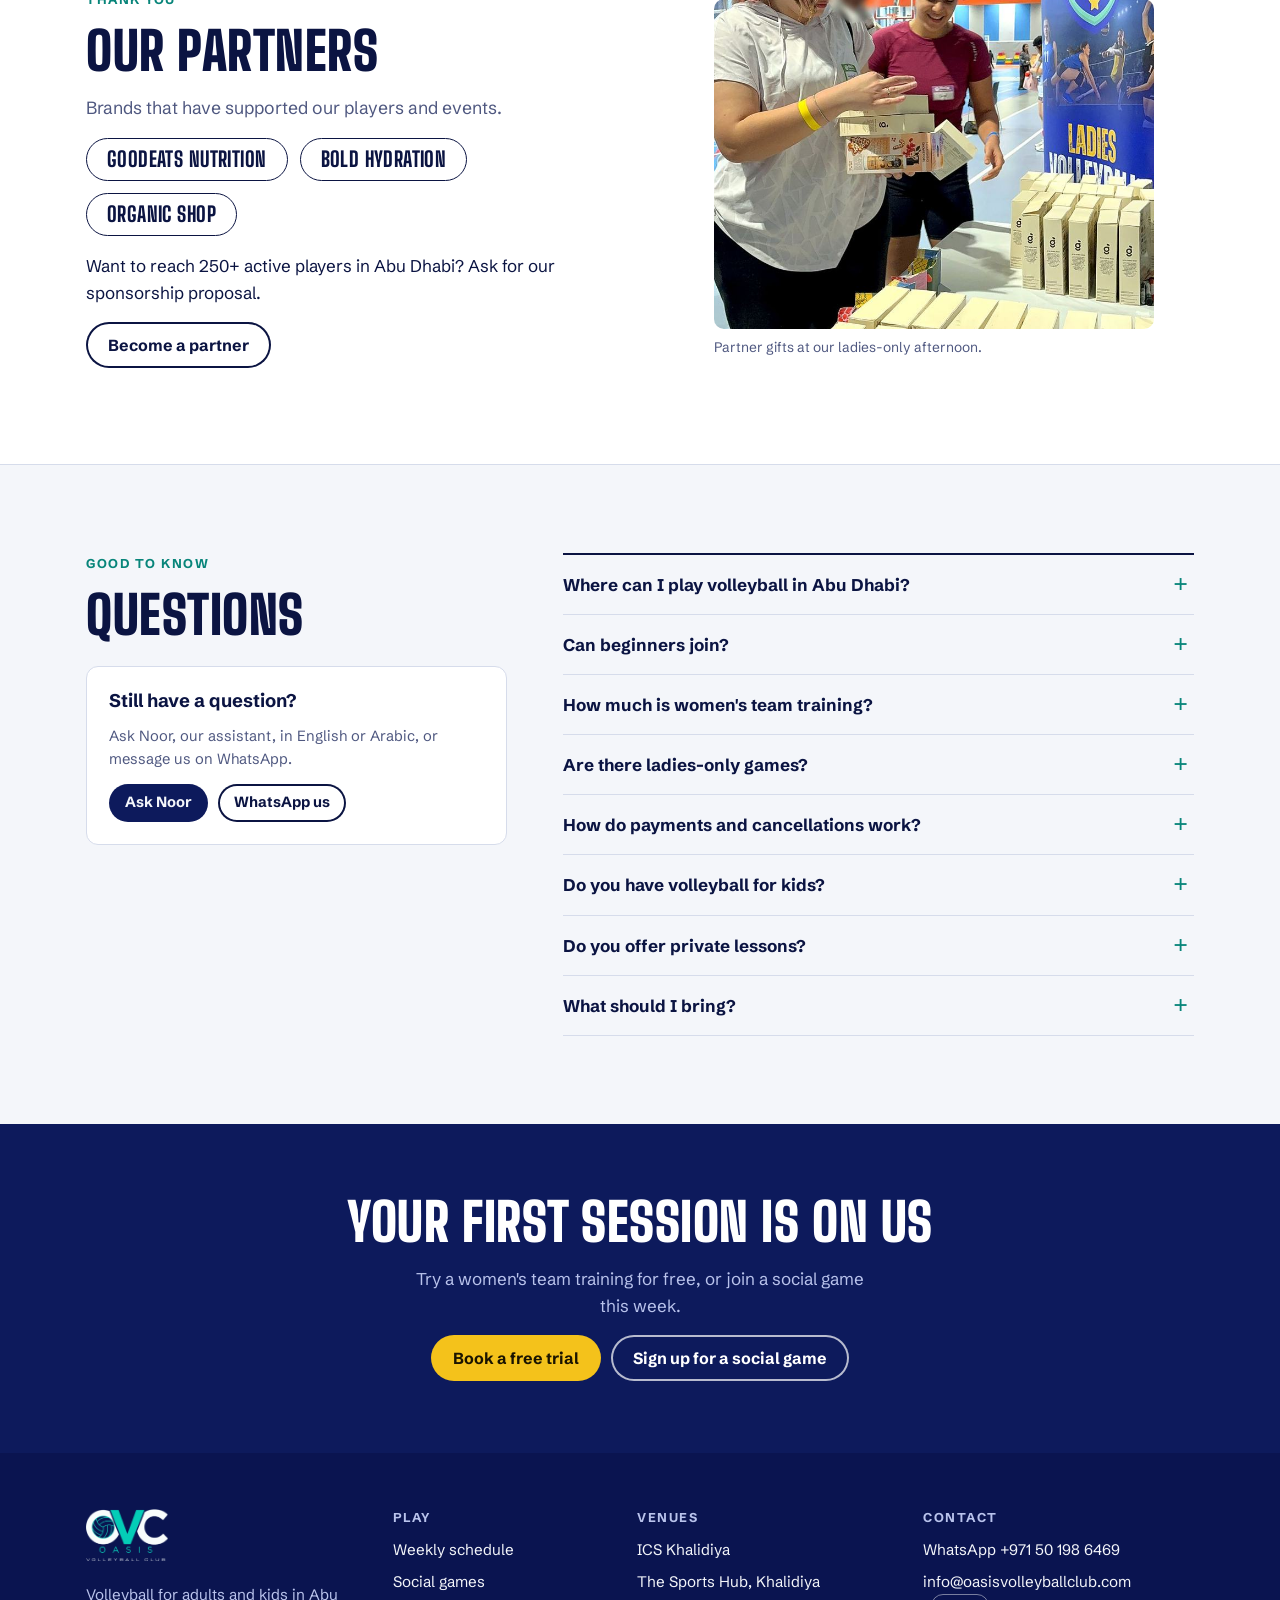
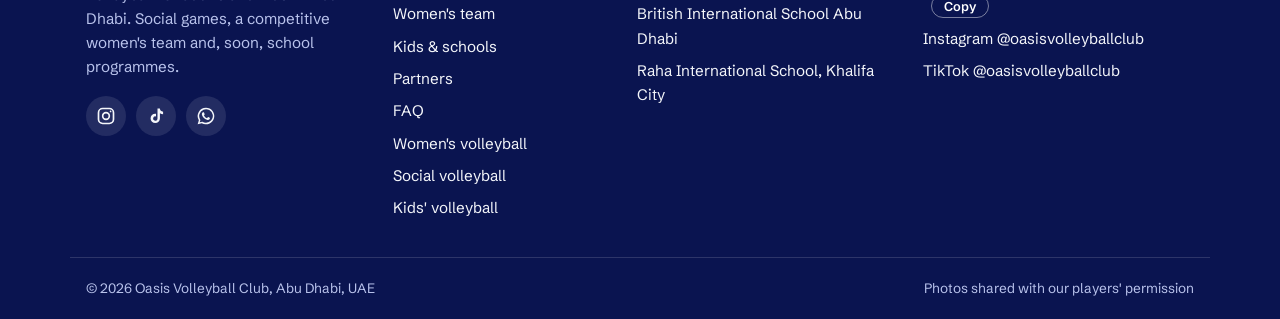
==== commit 85268308: "Add files via upload" ====
--- a/index.html
+++ b/index.html
@@ -630,6 +630,7 @@
             <li>Sign up and pay at least 24 hours before the game</li>
           </ul>
           <div class="links"><a class="btn" href="https://volleyball-signup.vercel.app" target="_blank" rel="noopener">Sign up for a game</a><a class="btn line" href="https://chat.whatsapp.com/GD7I8r3fnTNLAEN6s6q2b7" target="_blank" rel="noopener">Join the WhatsApp group</a></div>
+          <p class="small"><a href="social-volleyball-abu-dhabi">How social games work →</a></p>
         </article>
         <article class="card">
           <h3>Ladies-only games</h3>
@@ -736,6 +737,7 @@
         <div class="stack">
           <p>Kids' volleyball classes in Abu Dhabi: after-school sessions for boys and girls from age 5, at schools across the city. Fun, safe sessions that build skills, confidence and teamwork.</p>
           <p class="btns"><button class="btn yellow" type="button" data-join="kids">Register your interest</button><button class="btn line-light" type="button" data-join="school">For schools</button></p>
+          <p class="small"><a href="kids-volleyball-abu-dhabi" style="color:inherit">More about kids' volleyball →</a></p>
         </div>
       </div>
     </div>
@@ -815,6 +817,9 @@
         <li><a href="#kids">Kids &amp; schools</a></li>
         <li><a href="#partners">Partners</a></li>
         <li><a href="#faq">FAQ</a></li>
+        <li><a href="womens-volleyball-abu-dhabi">Women's volleyball</a></li>
+        <li><a href="social-volleyball-abu-dhabi">Social volleyball</a></li>
+        <li><a href="kids-volleyball-abu-dhabi">Kids' volleyball</a></li>
       </ul>
     </div>
     <div>
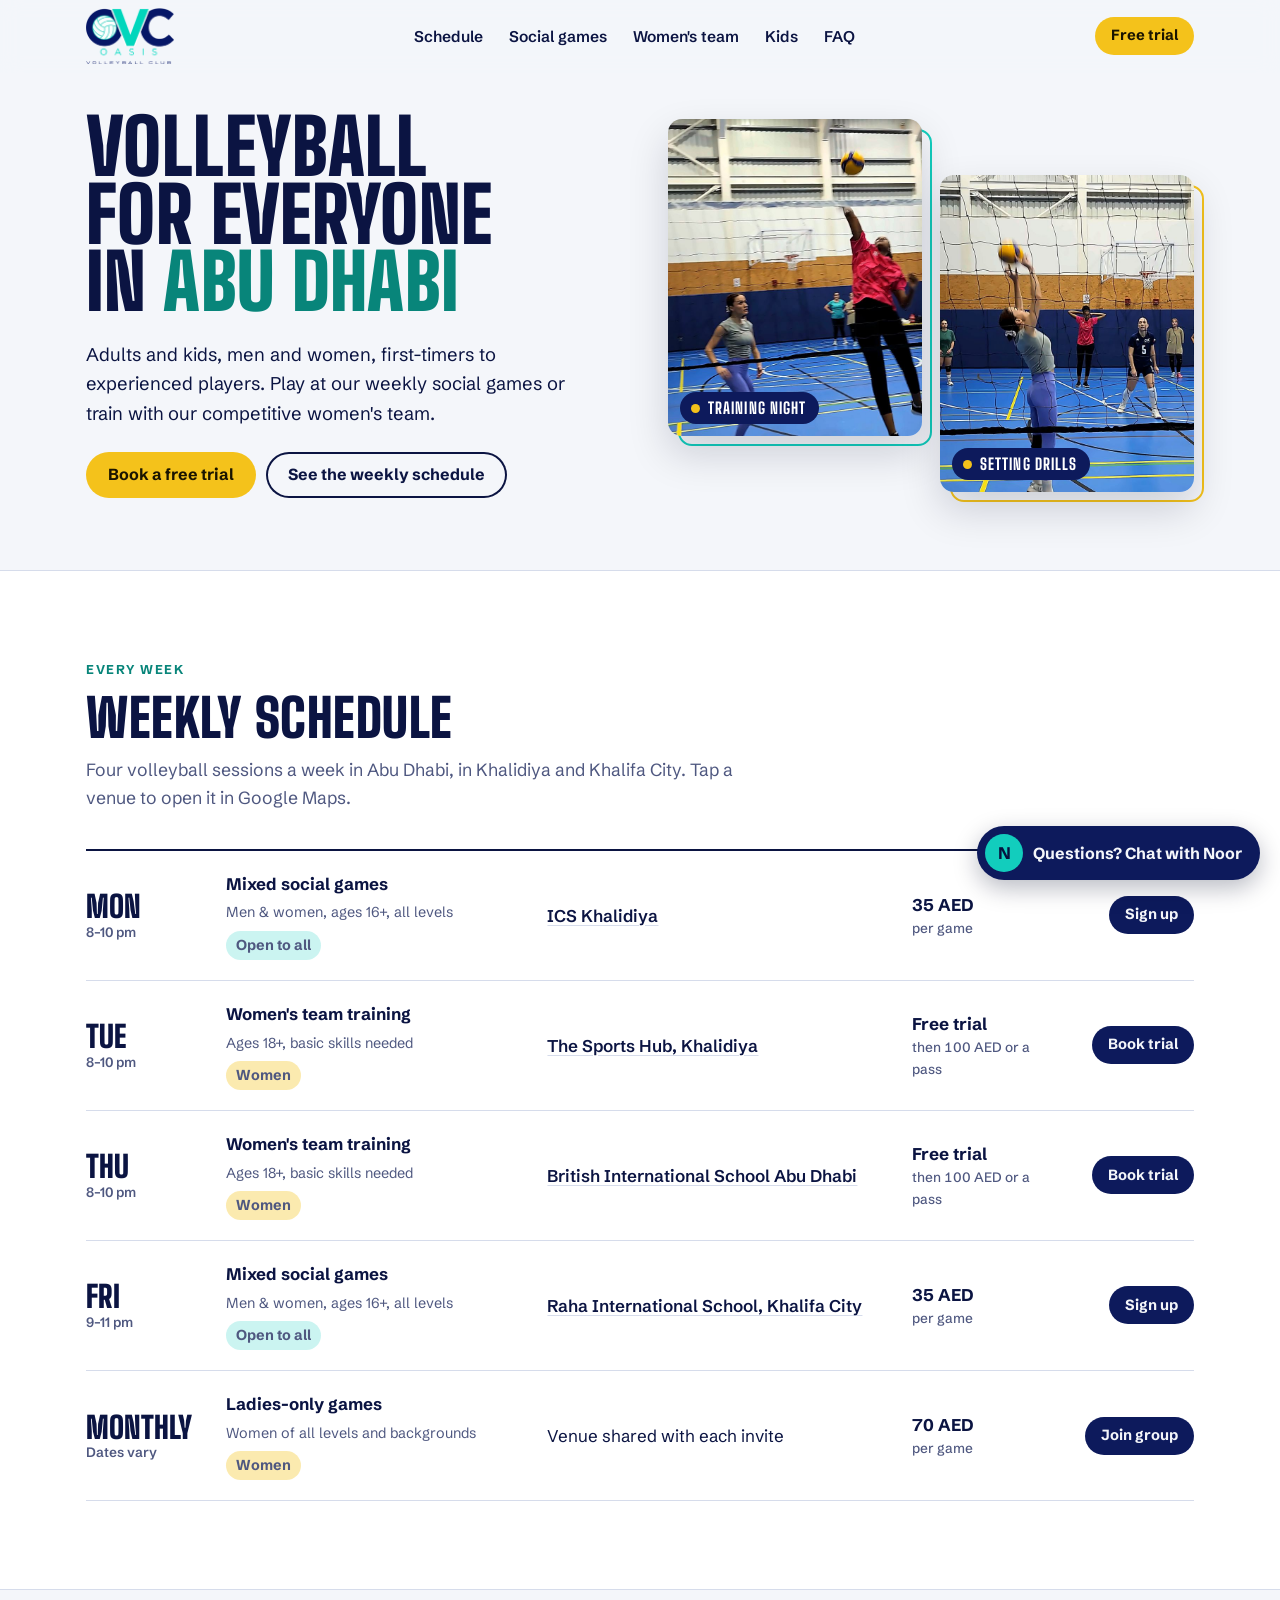
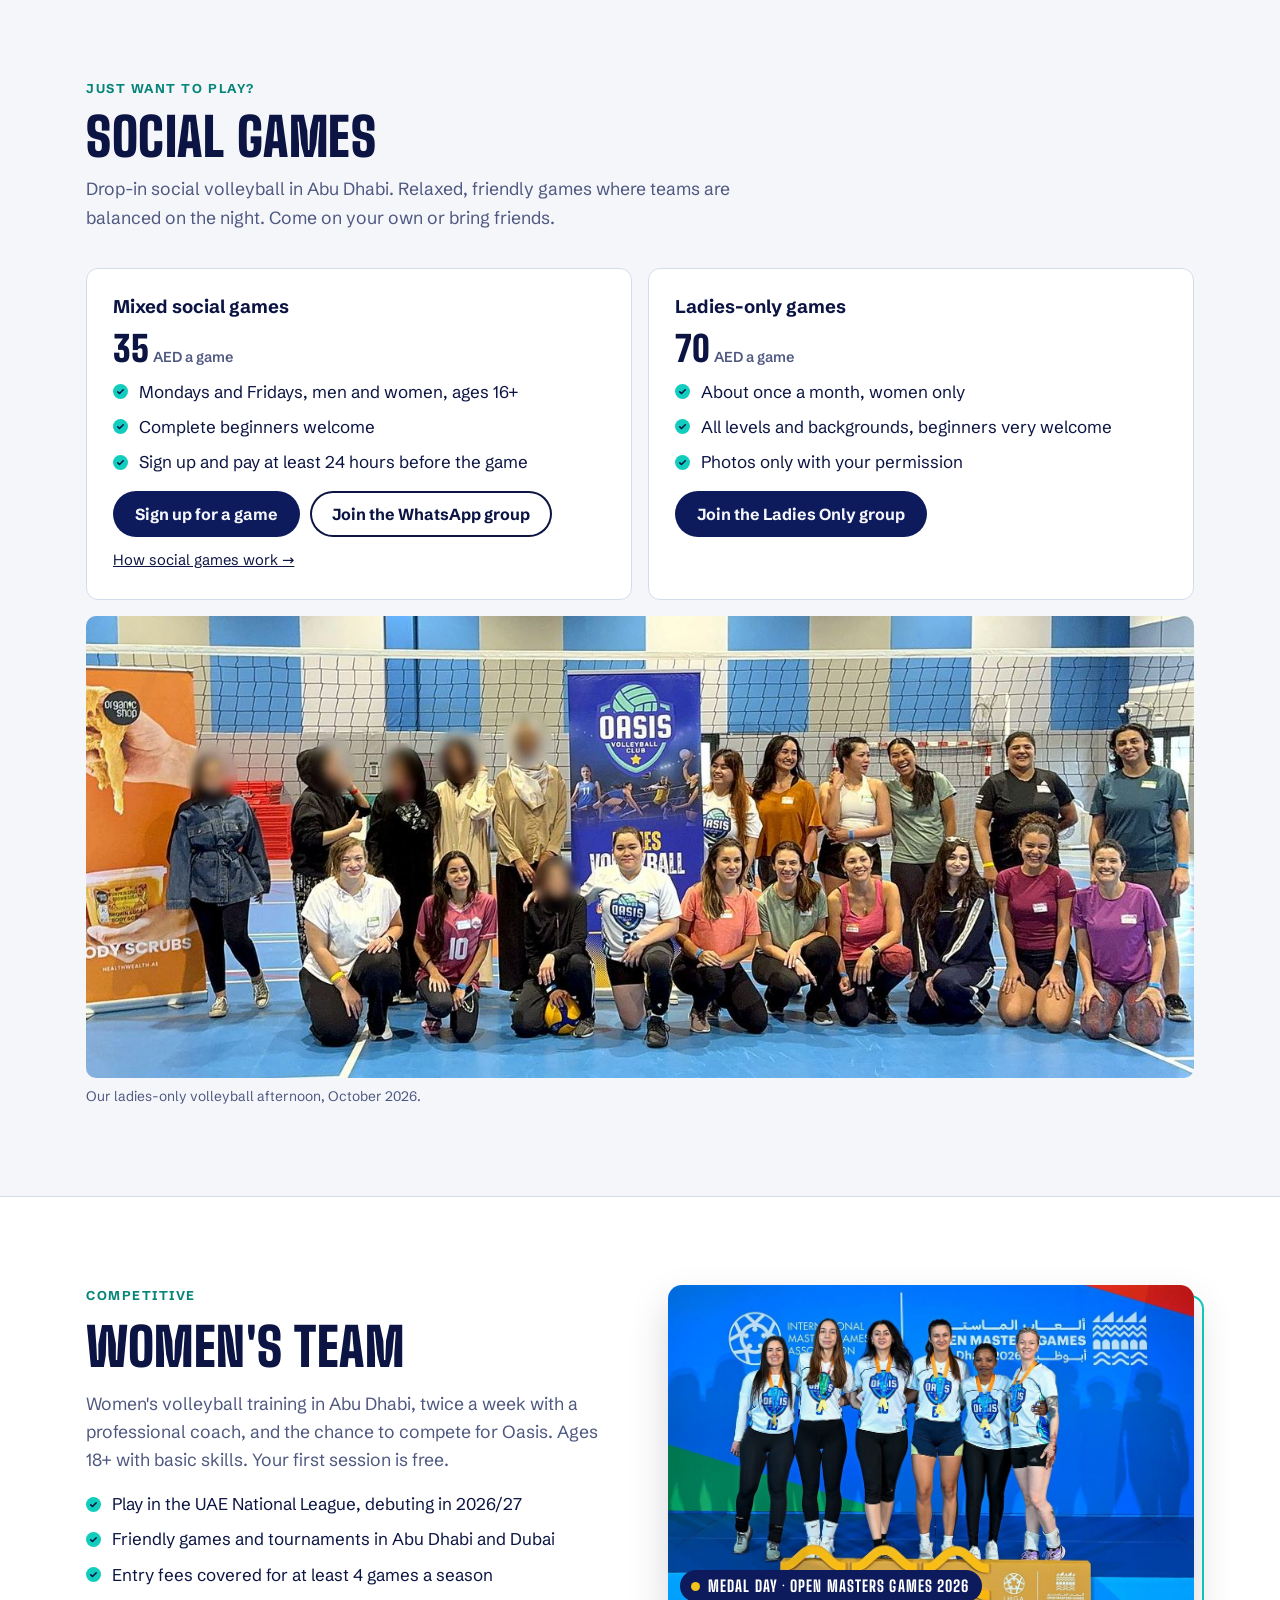
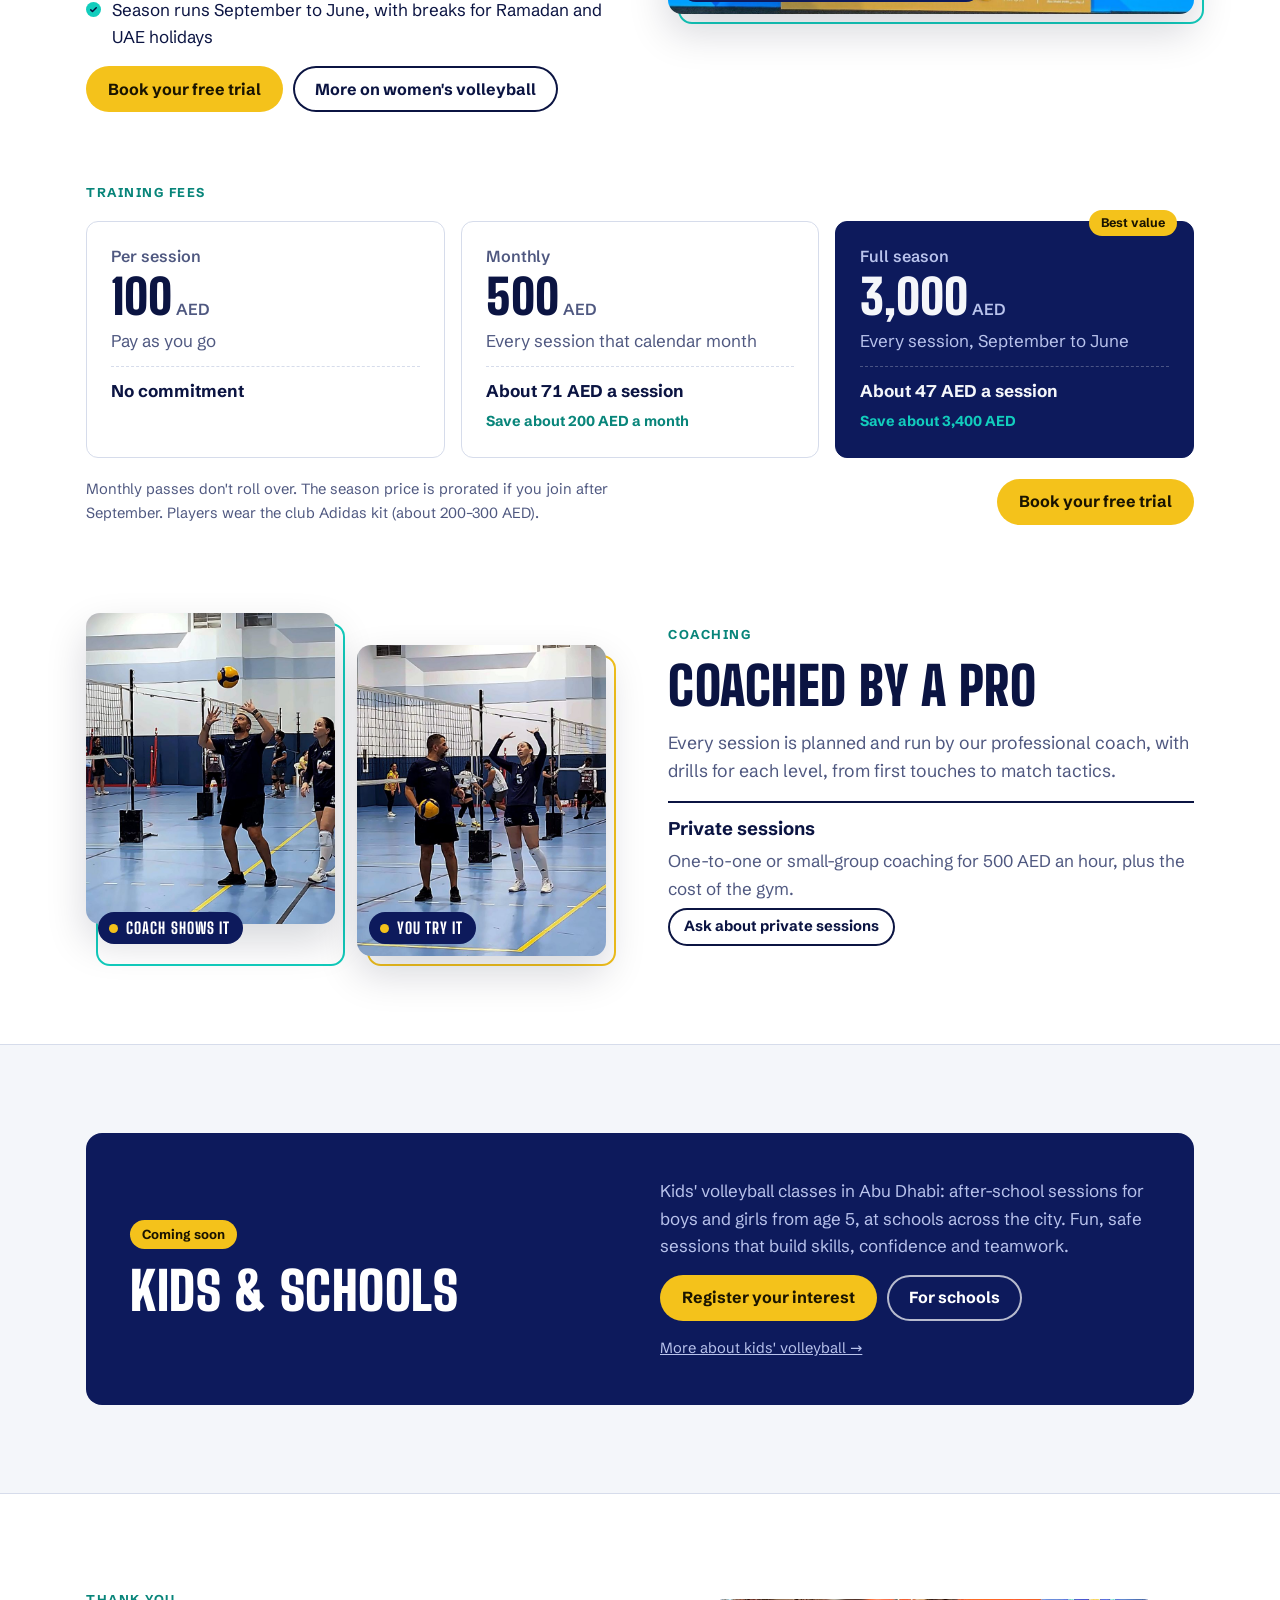
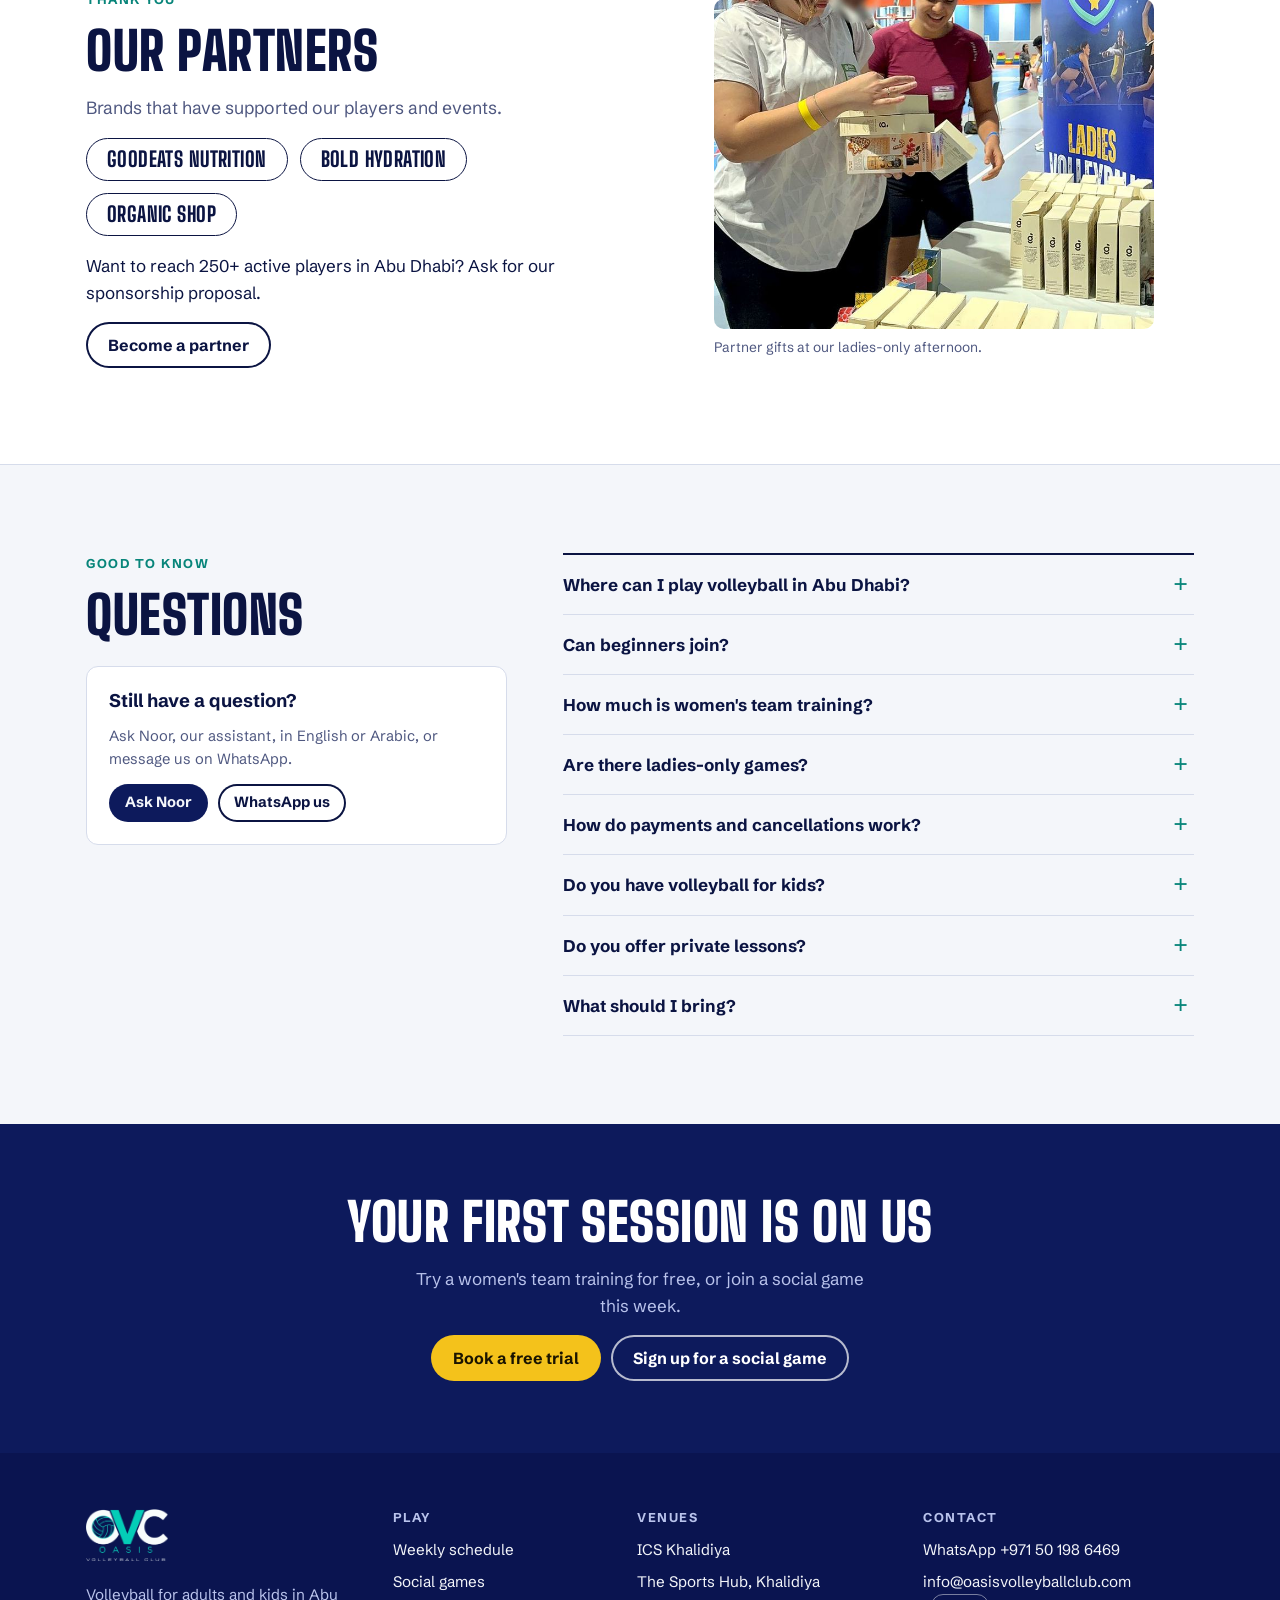
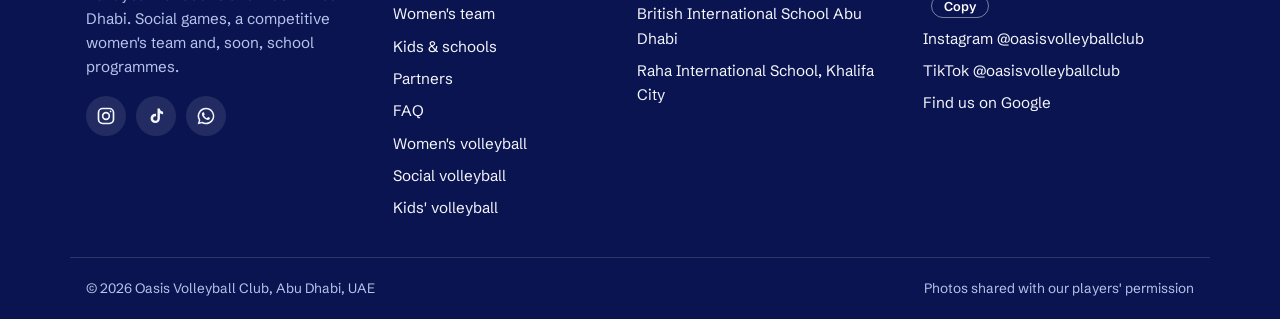
==== commit a9a7c228: "Add files via upload" ====
--- a/index.html
+++ b/index.html
@@ -38,10 +38,12 @@
    "@id": "https://www.oasisvolleyballclub.com/#club",
    "name": "Oasis Volleyball Club",
    "alternateName": [
-    "Oasis Volleyball",
+    "Oasis Volleyball Club Abu Dhabi",
+    "Oasis Volleyball Abu Dhabi",
     "OVC Abu Dhabi",
     "نادي أوايسس للكرة الطائرة"
    ],
+   "disambiguatingDescription": "Volleyball club based in Abu Dhabi, United Arab Emirates. Not affiliated with Oasis Volleyball Club or Oasis Volleyball Academy in the United States.",
    "url": "https://www.oasisvolleyballclub.com/",
    "logo": "https://www.oasisvolleyballclub.com/icon-512.png",
    "image": "https://www.oasisvolleyballclub.com/og-image.png",
@@ -70,9 +72,11 @@
     "addressCountry": "AE"
    },
    "sameAs": [
+    "https://share.google/XoTlJKyEZHw8YatK3",
     "https://www.instagram.com/oasisvolleyballclub/",
     "https://www.tiktok.com/@oasisvolleyballclub"
    ],
+   "hasMap": "https://share.google/XoTlJKyEZHw8YatK3",
    "contactPoint": {
     "@type": "ContactPoint",
     "telephone": "+971501986469",
@@ -838,6 +842,7 @@
         <li><span id="email">info@oasisvolleyballclub.com</span><button class="copy" id="copyEmail" type="button">Copy</button></li>
         <li><a href="https://www.instagram.com/oasisvolleyballclub/" target="_blank" rel="noopener">Instagram @oasisvolleyballclub</a></li>
         <li><a href="https://www.tiktok.com/@oasisvolleyballclub" target="_blank" rel="noopener">TikTok @oasisvolleyballclub</a></li>
+        <li><a href="https://share.google/XoTlJKyEZHw8YatK3" target="_blank" rel="noopener">Find us on Google</a></li>
       </ul>
     </div>
   </div>
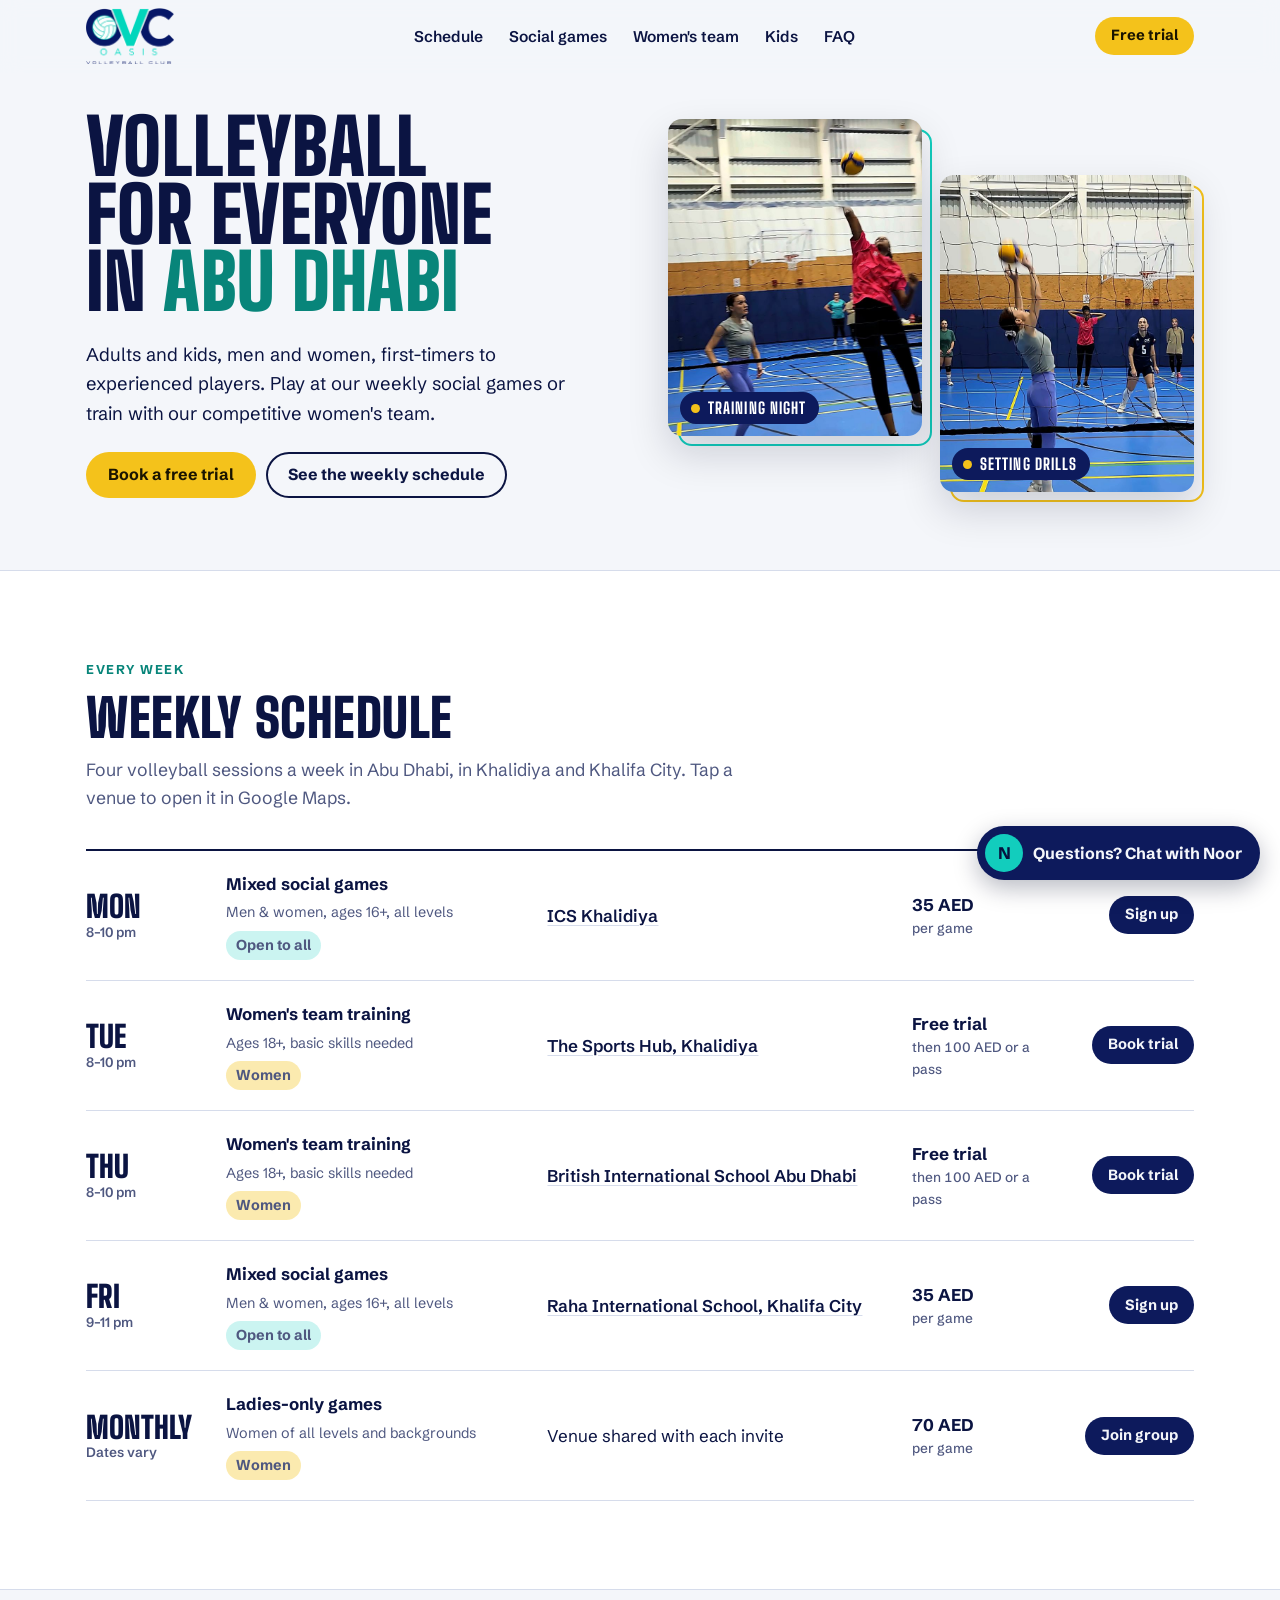
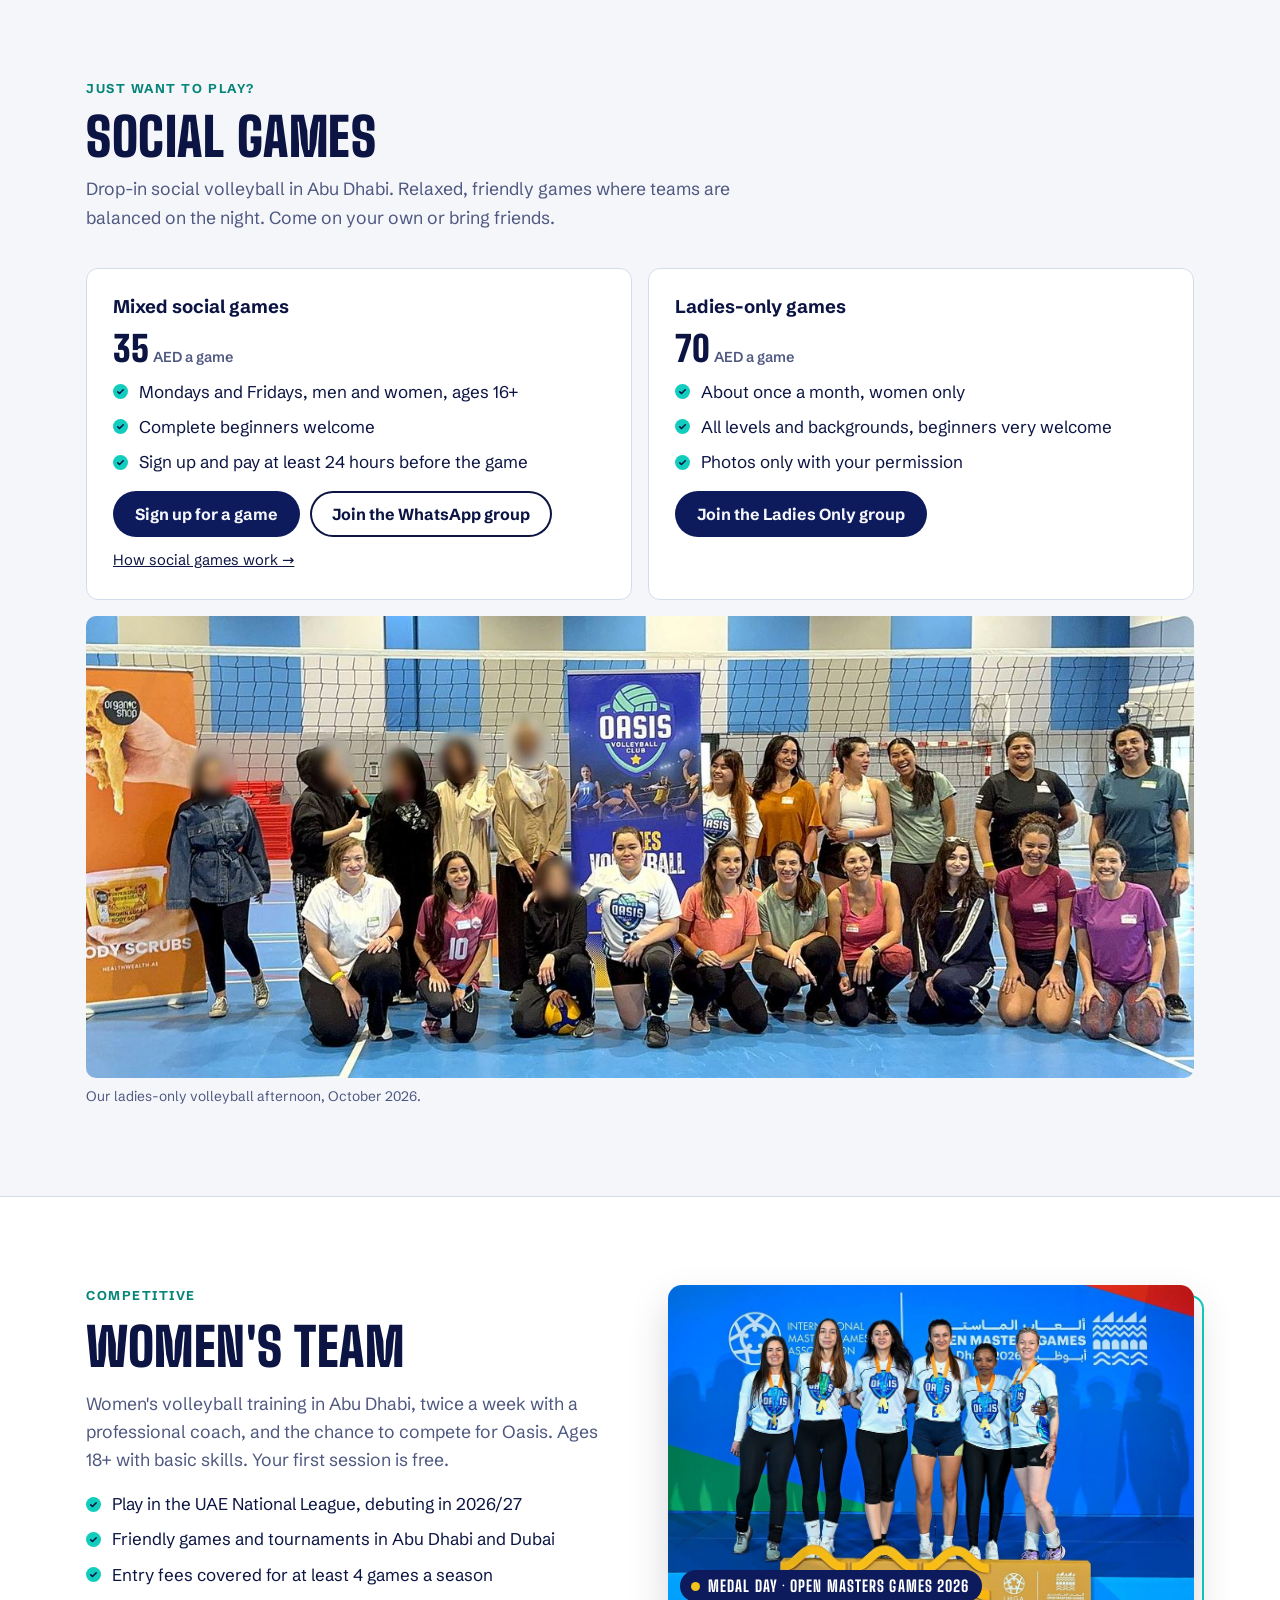
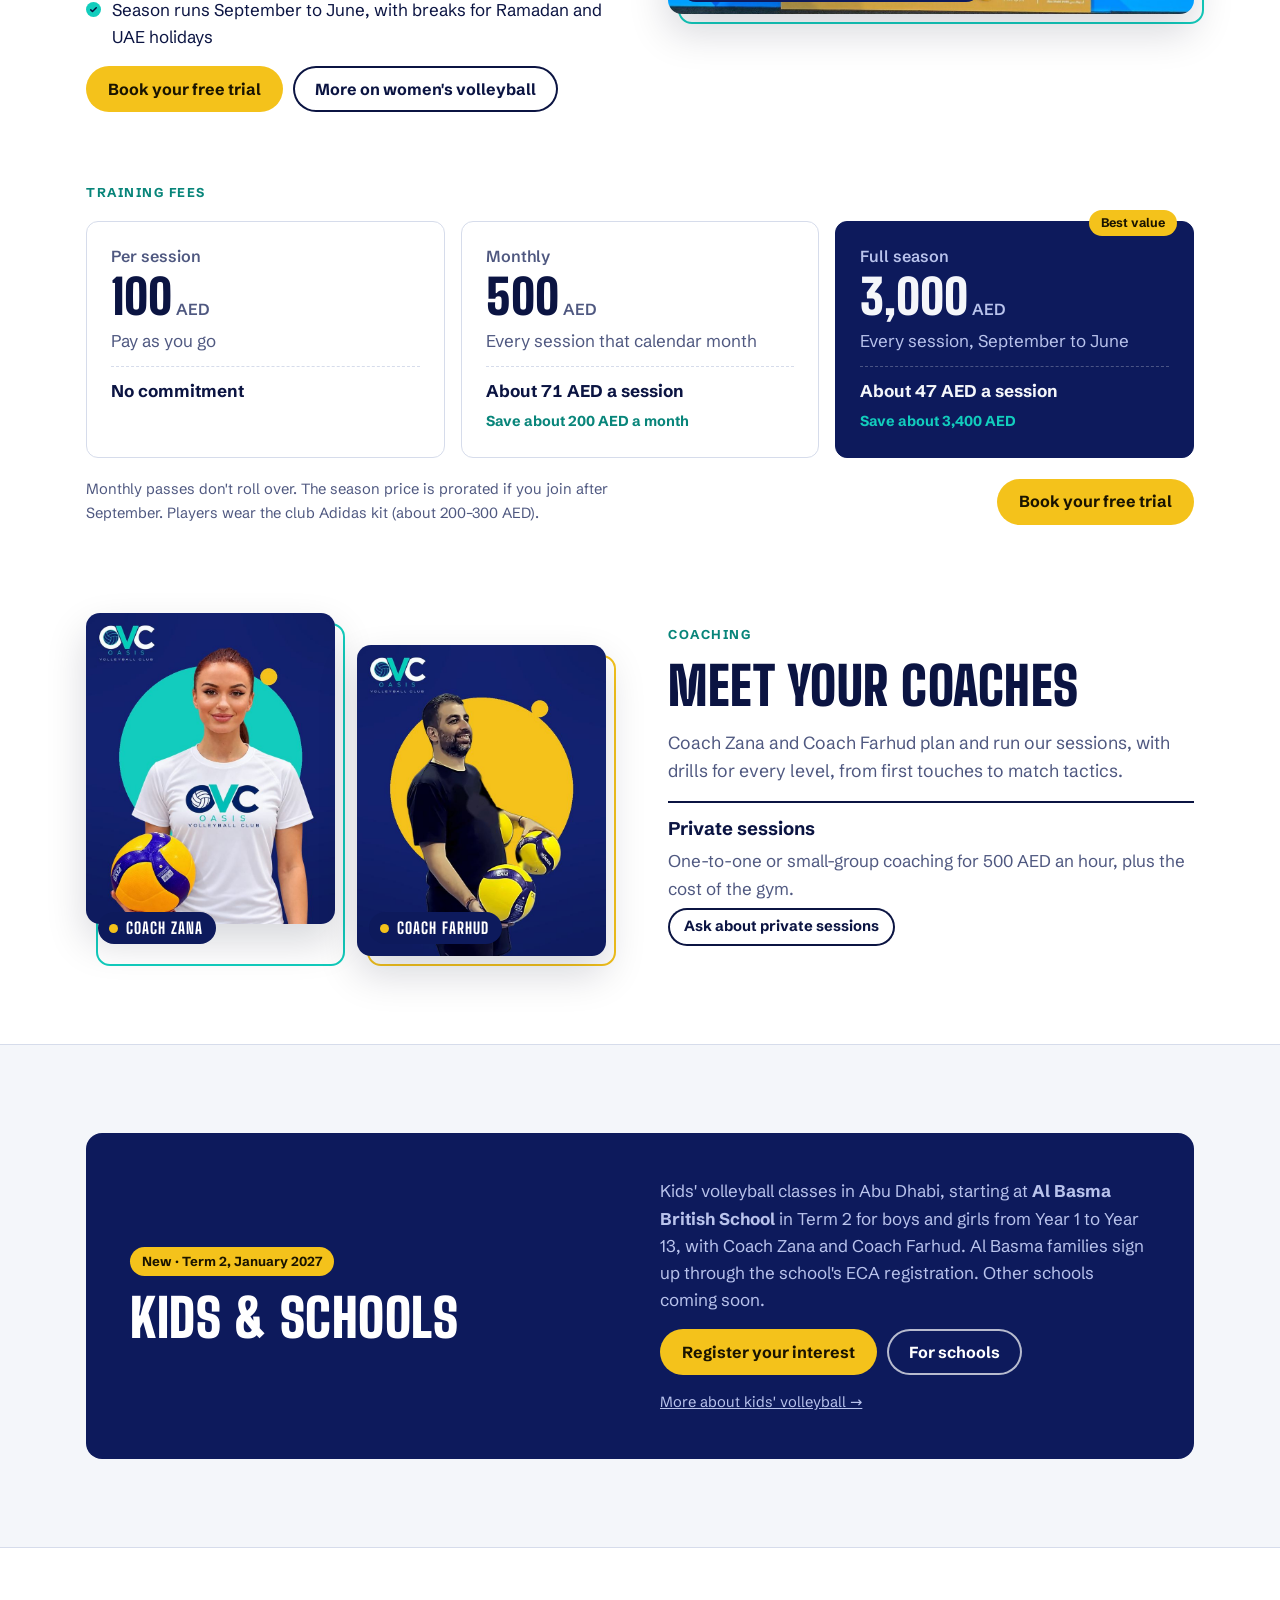
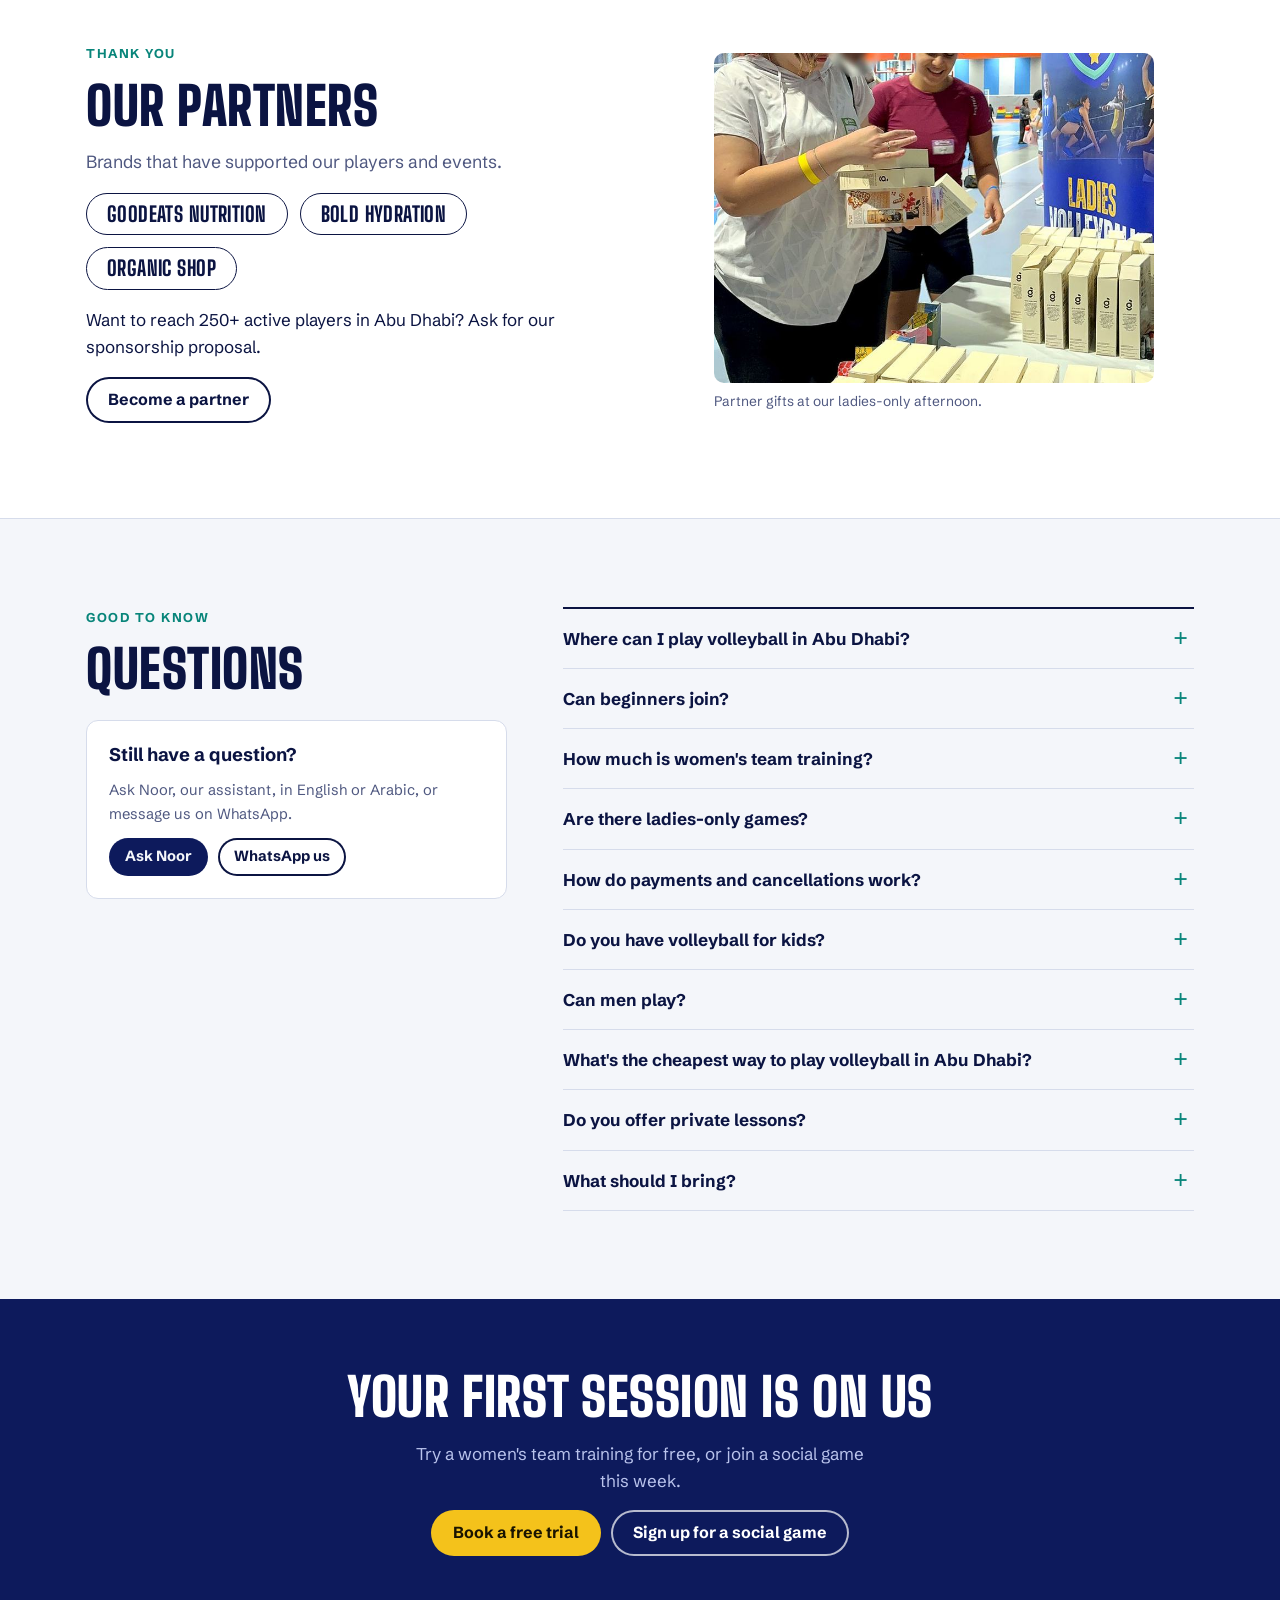
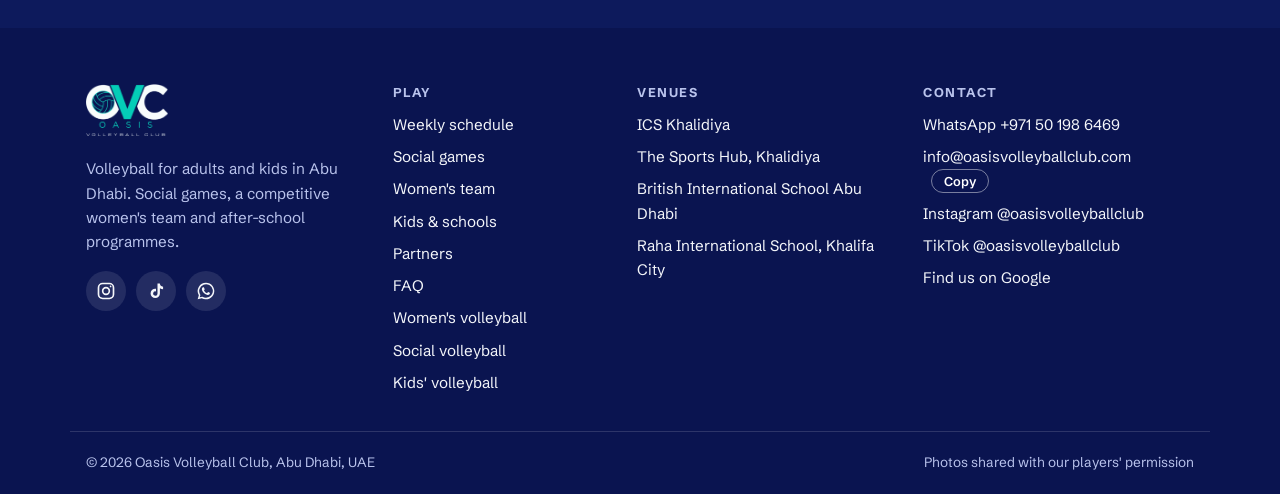
==== commit 68589afc: "Add files via upload" ====
--- a/index.html
+++ b/index.html
@@ -4,7 +4,7 @@
 <meta charset="utf-8">
 <meta name="viewport" content="width=device-width, initial-scale=1, viewport-fit=cover">
 <title>Volleyball in Abu Dhabi | Oasis Volleyball Club</title>
-<meta name="description" content="Volleyball in Abu Dhabi for all levels: social games in Khalidiya and Khalifa City, a women&#39;s team in the UAE National League, and a free first session.">
+<meta name="description" content="Volleyball in Abu Dhabi for all levels: social games in Khalidiya and Khalifa City from 35 AED, a women&#39;s team, ladies-only games and kids&#39; classes. First session free.">
 <meta name="keywords" content="volleyball Abu Dhabi, volleyball club Abu Dhabi, women's volleyball UAE, ladies volleyball Abu Dhabi, social volleyball Abu Dhabi, volleyball for beginners Abu Dhabi, kids volleyball Abu Dhabi, UAE National League volleyball">
 <meta name="robots" content="index, follow, max-image-preview:large">
 <meta name="author" content="Oasis Volleyball Club">
@@ -188,7 +188,23 @@
      "name": "Do you have volleyball for kids?",
      "acceptedAnswer": {
       "@type": "Answer",
-      "text": "Coming soon for boys and girls from age 5. Register your interest and we'll contact you when sign-ups open."
+      "text": "Yes. After-school volleyball for boys and girls from Year 1 to Year 13 starts at Al Basma British School in Term 2 (January 2027), through the school's ECA sign-up. For other schools, register your interest and we'll contact you."
+     }
+    },
+    {
+     "@type": "Question",
+     "name": "Can men play?",
+     "acceptedAnswer": {
+      "@type": "Answer",
+      "text": "Yes. Our Monday and Friday social games are mixed, for men and women aged 16+, and beginners are welcome. Our competitive team is for women only."
+     }
+    },
+    {
+     "@type": "Question",
+     "name": "What's the cheapest way to play volleyball in Abu Dhabi?",
+     "acceptedAnswer": {
+      "@type": "Answer",
+      "text": "Our social games are 35 AED a game, with no membership. Women's team training is 100 AED a session, or about 47 AED a session on the full-season plan."
      }
     },
     {
@@ -709,18 +725,18 @@
       <div class="two coach">
         <div class="coach-pair">
           <figure class="polaroid tilt-l">
-            <img src="teach_demo.jpg" alt="The Oasis coach demonstrating how to set the ball while a player watches" width="720" height="900" loading="lazy">
-            <figcaption>Coach shows it</figcaption>
+            <img src="coach_zana.jpg" alt="Coach Zana of Oasis Volleyball Club holding a volleyball" width="720" height="900" loading="lazy">
+            <figcaption>Coach Zana</figcaption>
           </figure>
           <figure class="polaroid tilt-r">
-            <img src="teach_watch.jpg" alt="A player practising her setting hands while the Oasis coach watches" width="720" height="900" loading="lazy">
-            <figcaption>You try it</figcaption>
+            <img src="coach_farhud.jpg" alt="Coach Farhud of Oasis Volleyball Club holding volleyballs" width="720" height="900" loading="lazy">
+            <figcaption>Coach Farhud</figcaption>
           </figure>
         </div>
         <div class="stack">
           <p class="kicker">Coaching</p>
-          <h2>Coached by a pro</h2>
-          <p class="lede">Every session is planned and run by our professional coach, with drills for each level, from first touches to match tactics.</p>
+          <h2>Meet your coaches</h2>
+          <p class="lede">Coach Zana and Coach Farhud plan and run our sessions, with drills for every level, from first touches to match tactics.</p>
           <div class="mini">
             <h3>Private sessions</h3>
             <p class="muted">One-to-one or small-group coaching for 500 AED an hour, plus the cost of the gym.</p>
@@ -735,11 +751,11 @@
     <div class="wrap">
       <div class="kids">
         <div class="stack">
-          <span class="soon">Coming soon</span>
+          <span class="soon">New · Term 2, January 2027</span>
           <h2>Kids &amp; schools</h2>
         </div>
         <div class="stack">
-          <p>Kids' volleyball classes in Abu Dhabi: after-school sessions for boys and girls from age 5, at schools across the city. Fun, safe sessions that build skills, confidence and teamwork.</p>
+          <p>Kids' volleyball classes in Abu Dhabi, starting at <b>Al Basma British School</b> in Term 2 for boys and girls from Year 1 to Year 13, with Coach Zana and Coach Farhud. Al Basma families sign up through the school's ECA registration. Other schools coming soon.</p>
           <p class="btns"><button class="btn yellow" type="button" data-join="kids">Register your interest</button><button class="btn line-light" type="button" data-join="school">For schools</button></p>
           <p class="small"><a href="kids-volleyball-abu-dhabi" style="color:inherit">More about kids' volleyball →</a></p>
         </div>
@@ -785,7 +801,9 @@
         <details><summary>How much is women's team training?</summary><p>100 AED a session, 500 AED a calendar month, or 3,000 AED for the full season (prorated if you join late). Your first session is free.</p></details>
         <details><summary>Are there ladies-only games?</summary><p>Yes, about once a month for 70 AED. <a href="https://chat.whatsapp.com/EtNuUqPx47xL4fgCQy8T78" target="_blank" rel="noopener">Join the Ladies Only WhatsApp group</a> for invites.</p></details>
         <details><summary>How do payments and cancellations work?</summary><p>Pay by Aani or bank transfer. For social games, pay at least 24 hours before the game or you'll move to the waitlist. If you cancel later than 24 hours before, please still pay or find someone to take your spot.</p></details>
-        <details><summary>Do you have volleyball for kids?</summary><p>Coming soon for boys and girls from age 5. Register your interest and we'll contact you when sign-ups open.</p></details>
+        <details><summary>Do you have volleyball for kids?</summary><p>Yes. After-school volleyball for boys and girls from Year 1 to Year 13 starts at Al Basma British School in Term 2 (January 2027), through the school's ECA sign-up. For other schools, register your interest and we'll contact you.</p></details>
+        <details><summary>Can men play?</summary><p>Yes. Our Monday and Friday social games are mixed, for men and women aged 16+, and beginners are welcome. Our competitive team is for women only.</p></details>
+        <details><summary>What's the cheapest way to play volleyball in Abu Dhabi?</summary><p>Our social games are 35 AED a game, with no membership. Women's team training is 100 AED a session, or about 47 AED a session on the full-season plan.</p></details>
         <details><summary>Do you offer private lessons?</summary><p>Yes, 500 AED an hour with our coach, plus the cost of the gym.</p></details>
         <details><summary>What should I bring?</summary><p>Clean indoor sports shoes, sportswear and water. Knee pads are optional. Bring your Emirates ID for Raha International School (digital is fine).</p></details>
       </div>
@@ -805,7 +823,7 @@
   <div class="wrap foot-grid">
     <div class="foot-brand">
       <img src="logo-white.png" alt="Oasis Volleyball Club" width="486" height="309" loading="lazy">
-      <p>Volleyball for adults and kids in Abu Dhabi. Social games, a competitive women's team and, soon, school programmes.</p>
+      <p>Volleyball for adults and kids in Abu Dhabi. Social games, a competitive women's team and after-school programmes.</p>
       <div class="socials">
         <a href="https://www.instagram.com/oasisvolleyballclub/" target="_blank" rel="noopener" aria-label="Instagram"><svg viewBox="0 0 24 24" fill="none" stroke="currentColor" stroke-width="2" aria-hidden="true"><rect x="3" y="3" width="18" height="18" rx="5"/><circle cx="12" cy="12" r="4"/><circle cx="17.5" cy="6.5" r="1" fill="currentColor" stroke="none"/></svg></a>
         <a href="https://www.tiktok.com/@oasisvolleyballclub" target="_blank" rel="noopener" aria-label="TikTok"><svg viewBox="0 0 24 24" fill="currentColor" aria-hidden="true"><path d="M16.6 3c.3 2.2 1.6 3.6 3.9 3.8v3a7.2 7.2 0 0 1-3.8-1.2v6.3a5.6 5.6 0 1 1-5.6-5.6c.3 0 .6 0 .9.1v3.1a2.6 2.6 0 1 0 1.8 2.4V3h2.8z"/></svg></a>
@@ -1017,7 +1035,7 @@
   next:['lead','social']},
  {id:'kids',en_l:'Kids & schools',ar_l:'الأطفال والمدارس',p:4,
   kw:['kid','kids','child','children','son','daughter','school','schools','junior','juniors','youth','academy','boy','boys','girl','girls','طفل','اطفال','أطفال','ابني','ابنتي','بنتي','مدرسه','مدارس','ناشئين','اكاديميه'],
-  en:'We\'re starting volleyball programmes for <b>boys and girls from age 5</b> at schools in Abu Dhabi. They\'re coming soon. Leave your details and our team will contact you when registration opens.',
+  en:'Our kids\' volleyball starts at <b>Al Basma British School</b> in Term 2 (January 2027), for boys and girls from Year 1 to Year 13, with Coach Zana and Coach Farhud. Al Basma families sign up through the school\'s ECA registration. For other schools, leave your details and we\'ll contact you when we add more.',
   ar:'سنبدأ قريباً برامج كرة طائرة <b>للأولاد والبنات من عمر 5 سنوات</b> في مدارس أبوظبي. اترك بياناتك وسيتواصل معك فريقنا عند فتح التسجيل.',
   next:['lead']},
  {id:'private',en_l:'Private sessions',ar_l:'الحصص الخاصة',p:2,
@@ -1032,7 +1050,7 @@
   next:['social','private']},
  {id:'age',en_l:'Age limits',ar_l:'الأعمار',p:1,
   kw:['age','ages','old','minimum','teen','teens','teenager','16','18','عمر','سن','الاعمار','مراهق'],
-  en:'<ul><li>Mixed social games: 16+</li><li>Women\'s team: 18+</li><li>Kids\' programmes (coming soon): from age 5</li></ul>',
+  en:'<ul><li>Mixed social games: 16+</li><li>Women\'s team: 18+</li><li>Kids\' programmes: from Year 1 (age 5)</li></ul>',
   ar:'<ul><li>المباريات الاجتماعية المختلطة: 16 عاماً فما فوق</li><li>فريق السيدات: 18 عاماً فما فوق</li><li>برامج الأطفال (قريباً): من عمر 5 سنوات</li></ul>',
   next:['social','team','kids']},
  {id:'beginner',en_l:'Beginners',ar_l:'المبتدئون',p:1,
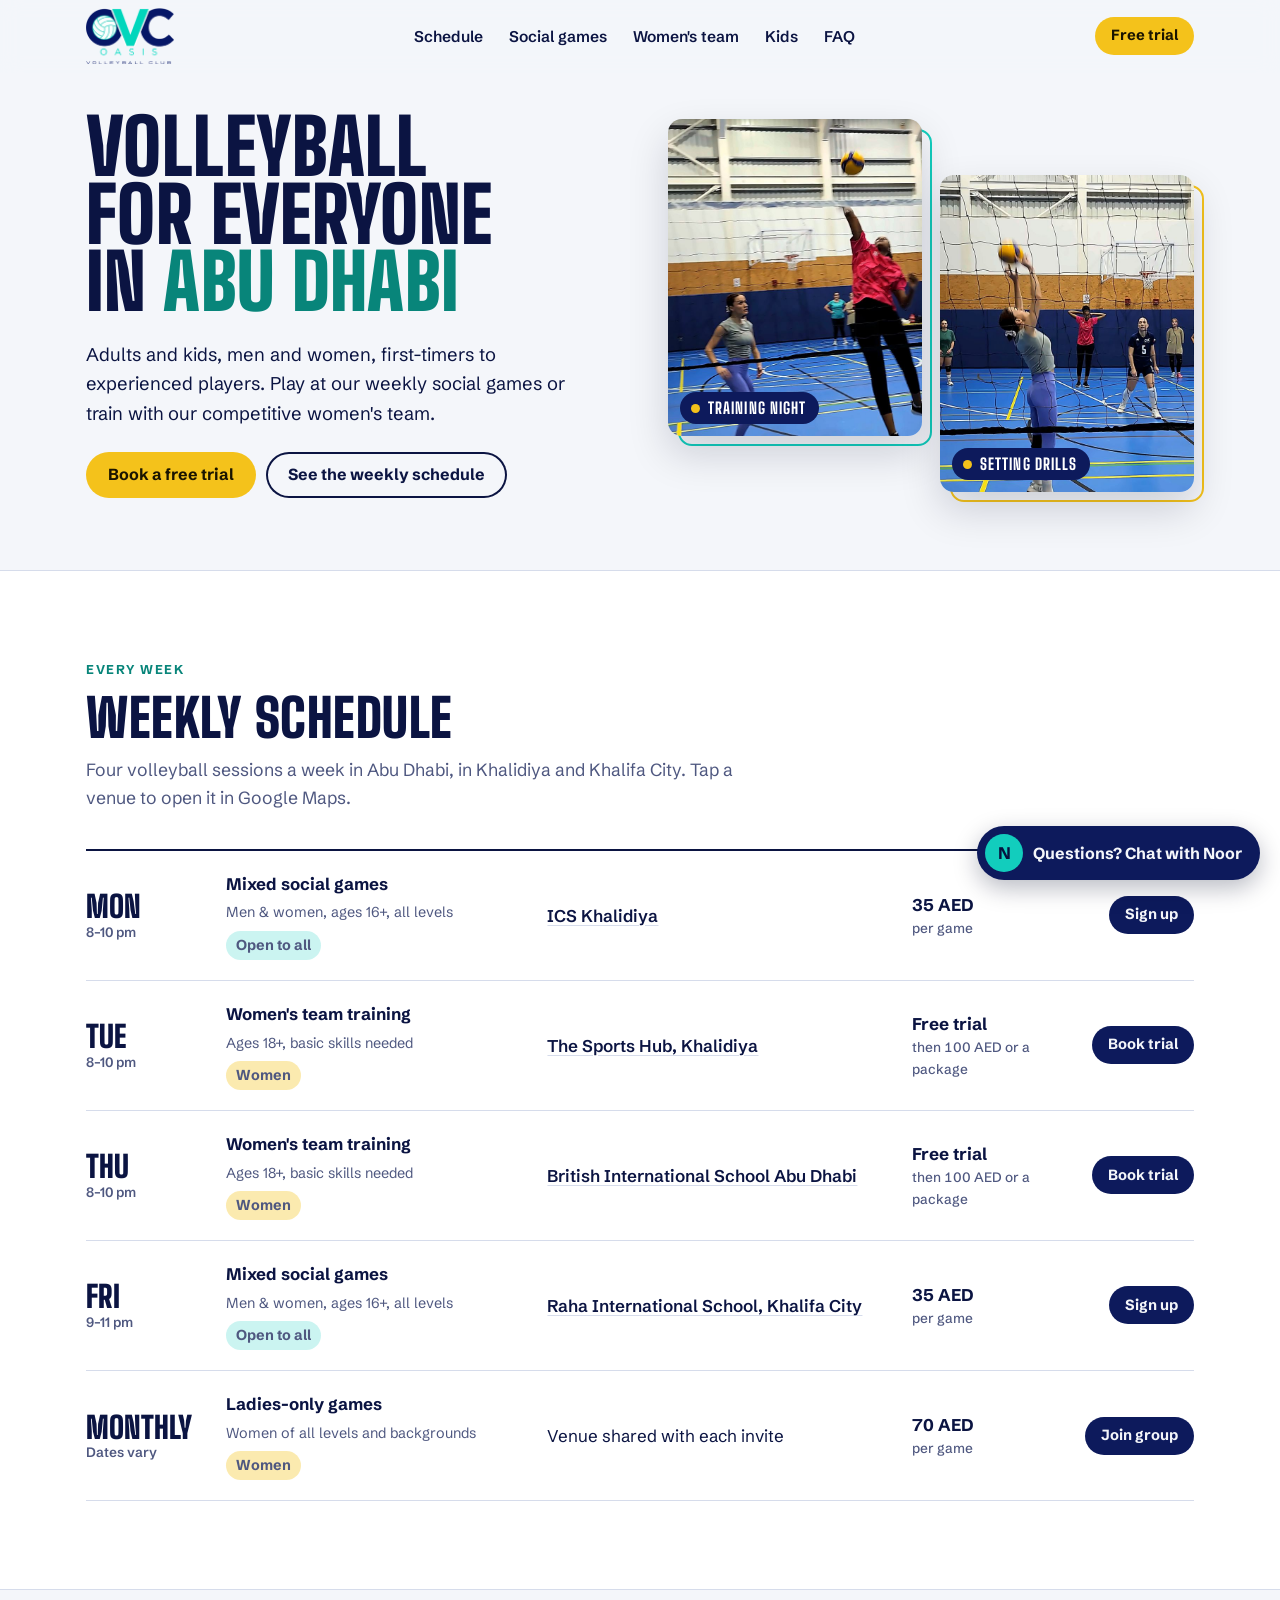
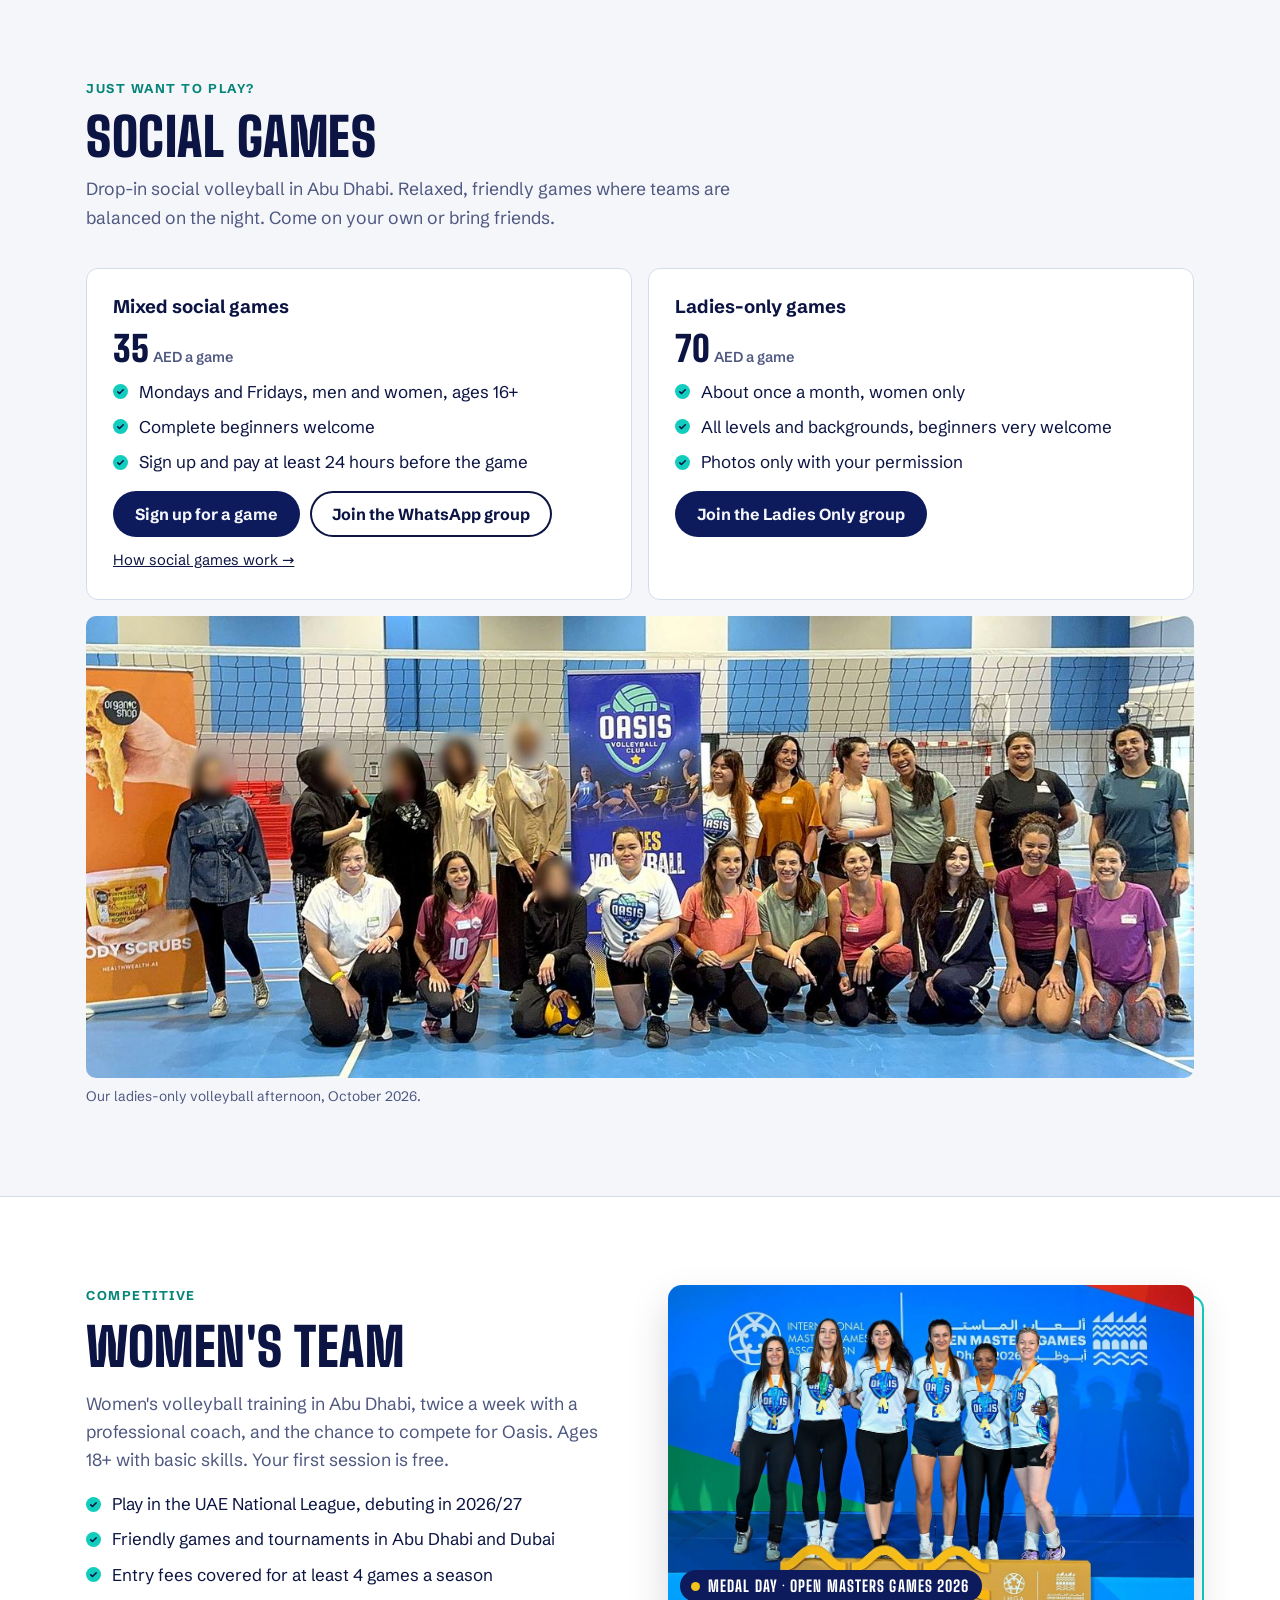
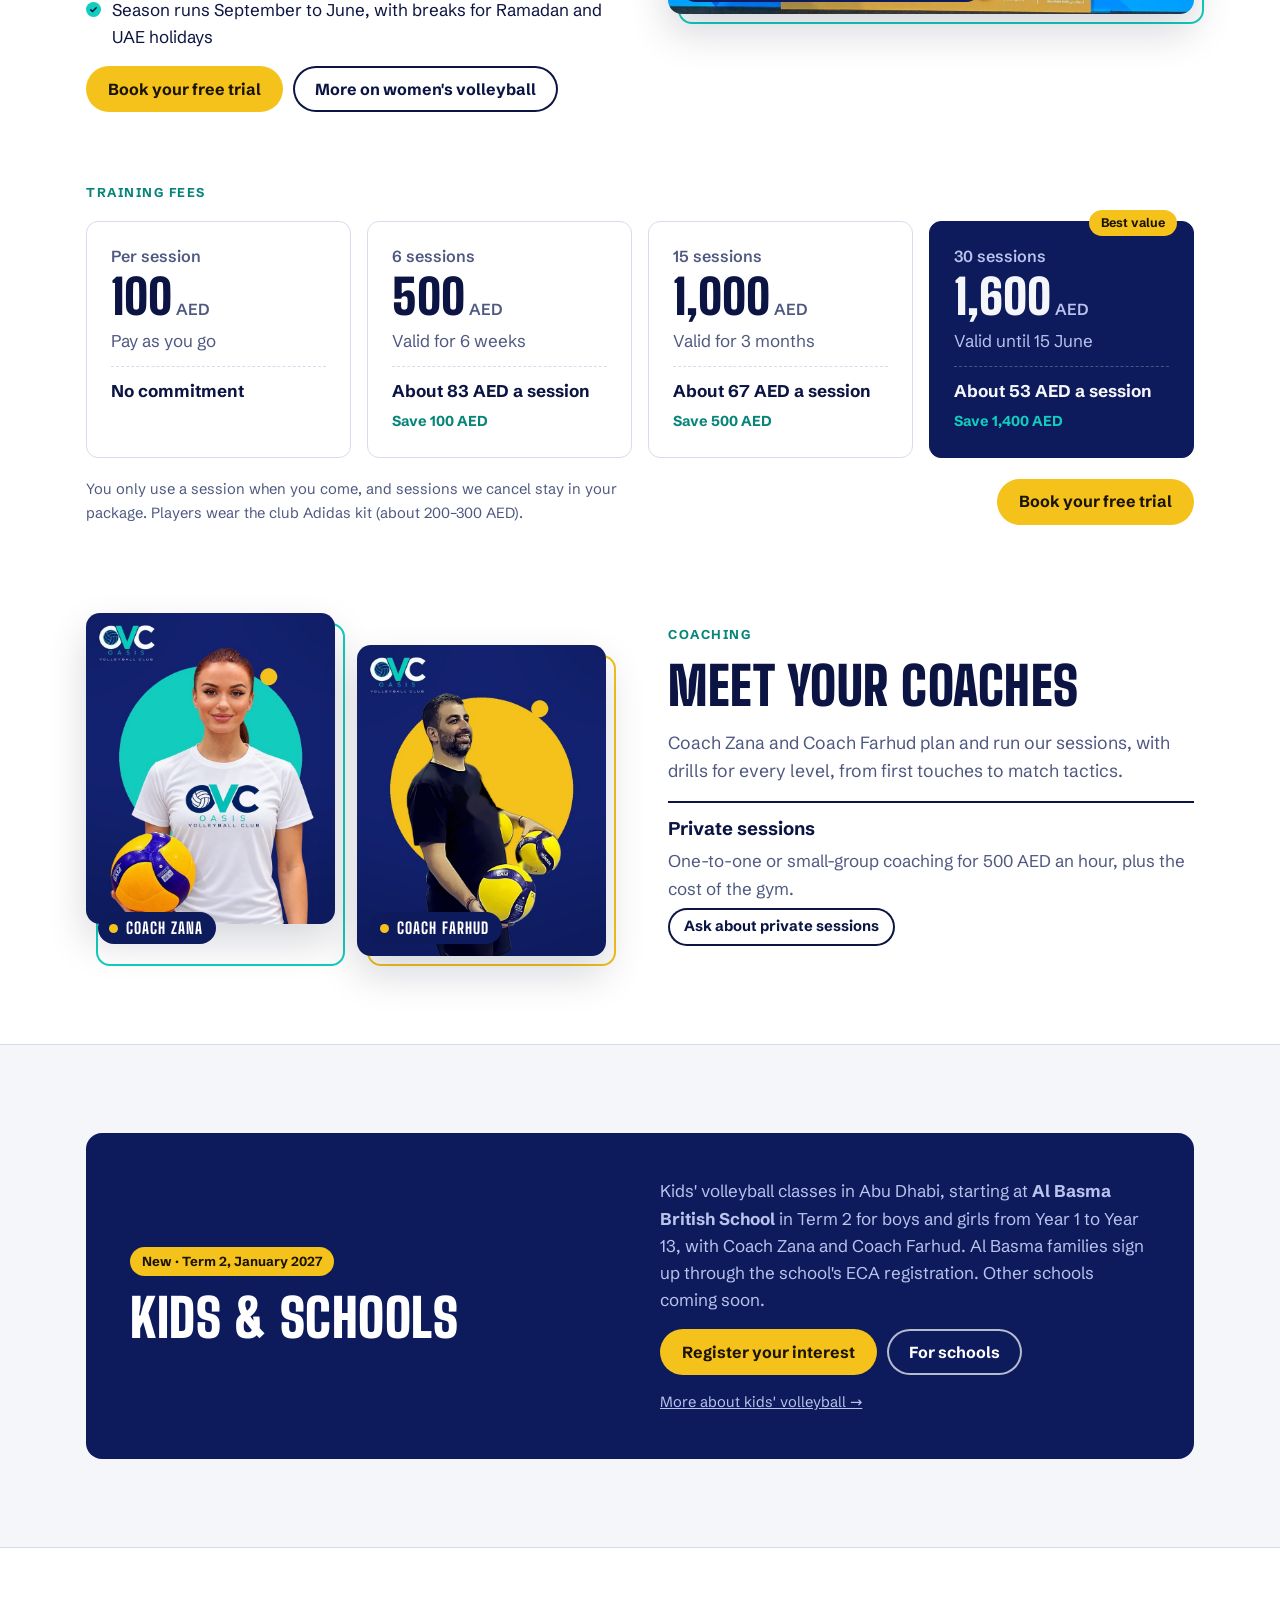
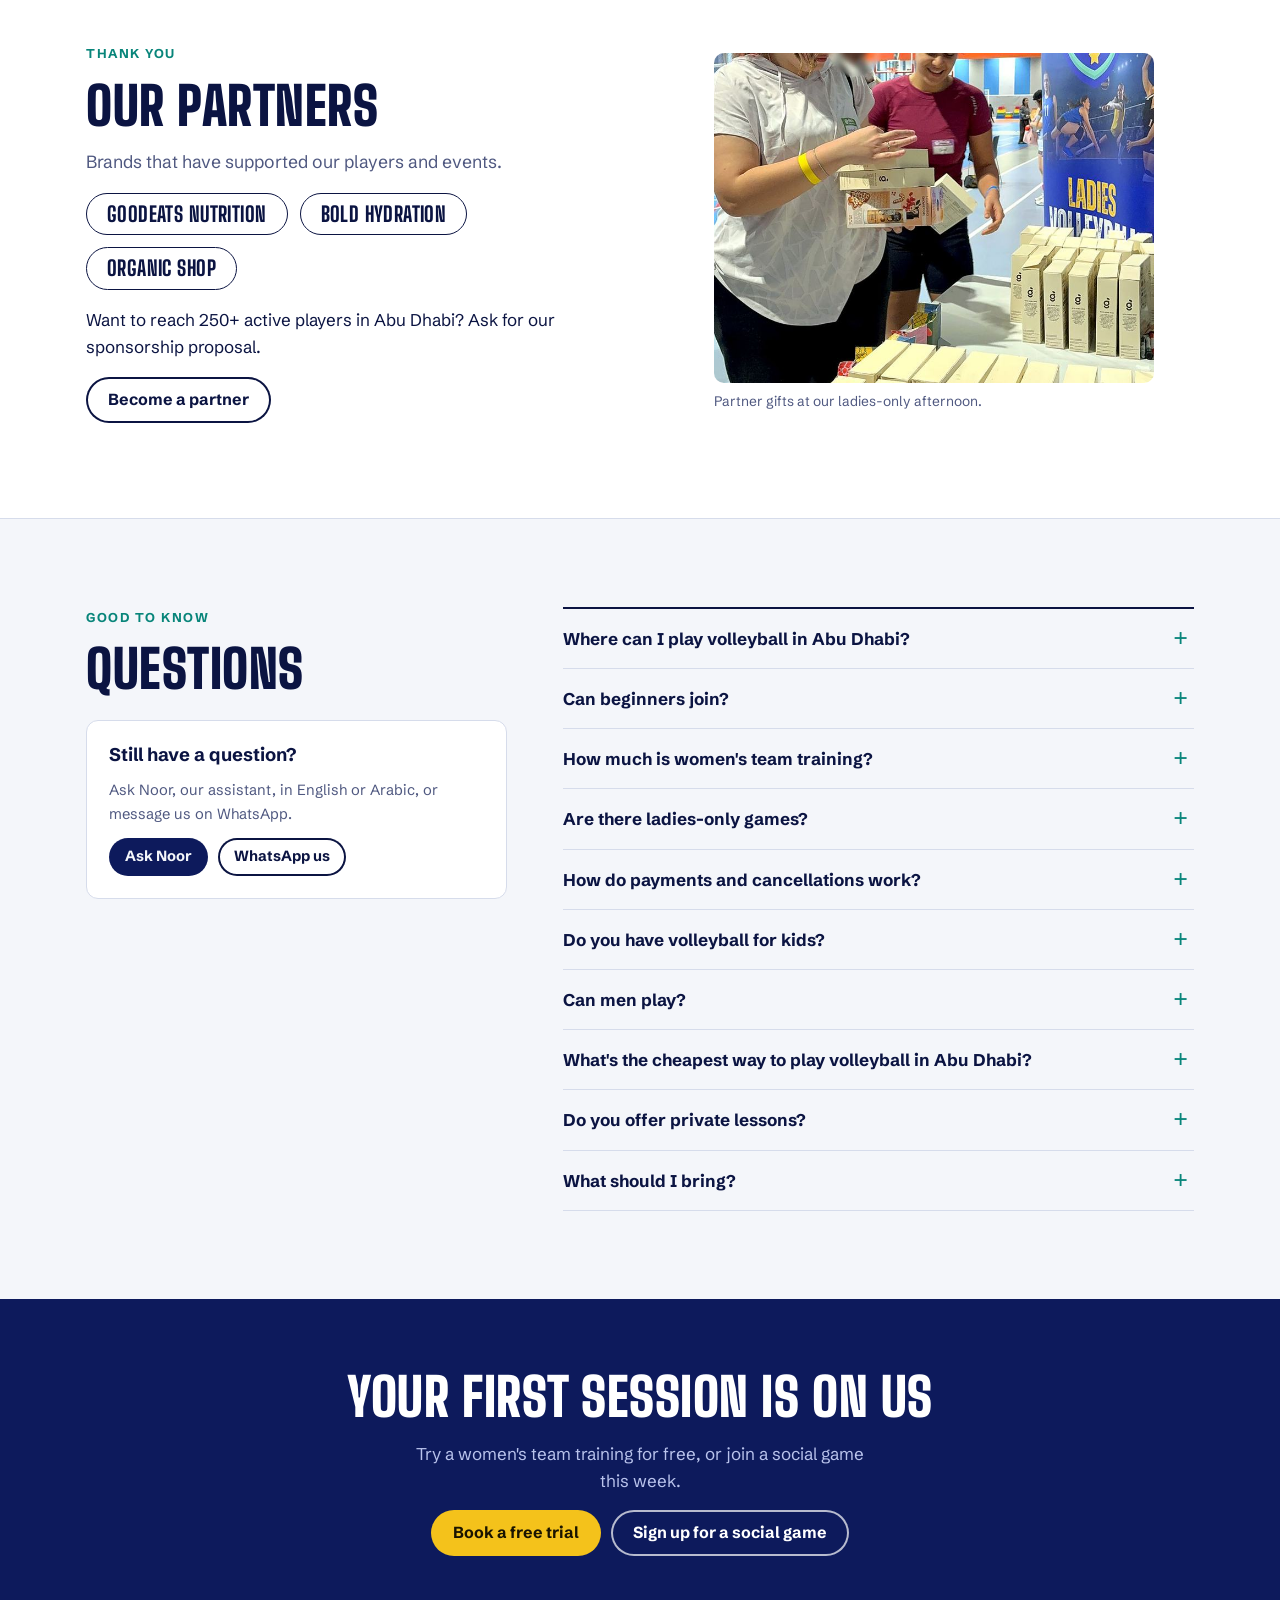
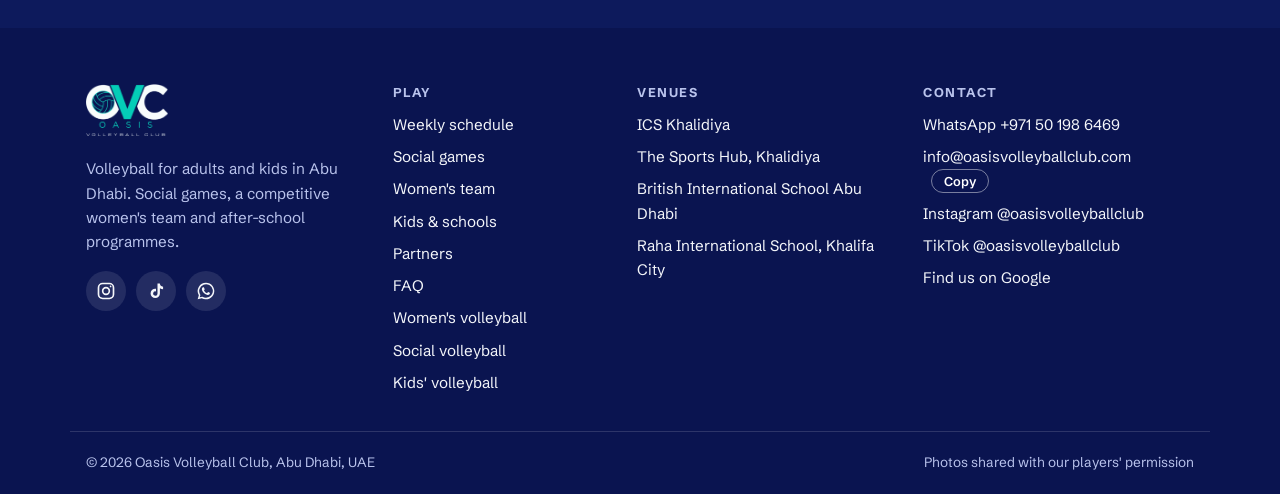
==== commit c8f4b153: "Add files via upload" ====
--- a/index.html
+++ b/index.html
@@ -107,14 +107,20 @@
     },
     {
      "@type": "Offer",
-     "name": "Women's team training, monthly",
+     "name": "Women's team training, 6-session package (valid 6 weeks)",
      "price": "500",
      "priceCurrency": "AED"
     },
     {
      "@type": "Offer",
-     "name": "Women's team training, full season",
-     "price": "3000",
+     "name": "Women's team training, 15-session package (valid 3 months)",
+     "price": "1000",
+     "priceCurrency": "AED"
+    },
+    {
+     "@type": "Offer",
+     "name": "Women's team training, 30-session package (valid until 15 June)",
+     "price": "1600",
      "priceCurrency": "AED"
     },
     {
@@ -164,7 +170,7 @@
      "name": "How much is women's team training?",
      "acceptedAnswer": {
       "@type": "Answer",
-      "text": "100 AED a session, 500 AED a calendar month, or 3,000 AED for the full season (prorated if you join late). Your first session is free."
+      "text": "Your first session is free. After that it's 100 AED a session, or a package: 6 sessions for 500 AED (valid 6 weeks), 15 for 1,000 AED (valid 3 months) or 30 for 1,600 AED (valid until 15 June). Sessions we cancel stay in your package."
      }
     },
     {
@@ -204,7 +210,7 @@
      "name": "What's the cheapest way to play volleyball in Abu Dhabi?",
      "acceptedAnswer": {
       "@type": "Answer",
-      "text": "Our social games are 35 AED a game, with no membership. Women's team training is 100 AED a session, or about 47 AED a session on the full-season plan."
+      "text": "Our social games are 35 AED a game, with no membership. Women's team training is 100 AED a session, or about 53 AED a session with the 30-session package."
      }
     },
     {
@@ -398,7 +404,7 @@
 .team-photo{}
 .team-photo img{aspect-ratio:auto}
 .fees{margin-top:72px}
-.prices{display:grid;grid-template-columns:repeat(3,1fr);gap:16px;margin-top:20px}
+.prices{display:grid;grid-template-columns:repeat(4,1fr);gap:16px;margin-top:20px}
 .price{position:relative;background:var(--surface);border:1px solid var(--line);border-radius:12px;padding:24px;display:grid;gap:6px;align-content:start}
 .price h3{font-size:1rem;color:var(--muted);font-weight:600}
 .price .amt{font-family:var(--display);font-weight:900;font-size:3rem;line-height:1;font-variant-numeric:tabular-nums}
@@ -412,7 +418,7 @@
 .price .best{position:absolute;top:-12px;right:16px;background:var(--ball);color:#1a1400;font-weight:700;font-size:.78rem;padding:3px 12px;border-radius:999px}
 .fees-foot{display:flex;flex-wrap:wrap;align-items:center;justify-content:space-between;gap:16px;margin-top:20px}
 .fees-foot p{max-width:62ch}
-@media (max-width:760px){.prices{grid-template-columns:1fr}}
+@media (max-width:1000px){.prices{grid-template-columns:repeat(2,1fr)}}@media (max-width:560px){.prices{grid-template-columns:1fr}}
 .coach{margin-top:88px}
 .coach-pair{display:grid;grid-template-columns:1fr 1fr;gap:22px;max-width:520px}
 .coach-pair .tilt-l{}
@@ -605,14 +611,14 @@
           <p class="day">Tue<small>8–10 pm</small></p>
           <p class="what"><b>Women's team training</b><span>Ages 18+, basic skills needed</span><br><span class="tag women">Women</span></p>
           <p class="where"><a href="https://www.google.com/maps/search/?api=1&amp;query=The+Sports+Hub+Khalidiya+Abu+Dhabi" target="_blank" rel="noopener">The Sports Hub, Khalidiya</a></p>
-          <p class="fee">Free trial<span>then 100 AED or a pass</span></p>
+          <p class="fee">Free trial<span>then 100 AED or a package</span></p>
           <p class="act"><button class="btn sm" type="button" data-join="team">Book trial</button></p>
         </li>
         <li>
           <p class="day">Thu<small>8–10 pm</small></p>
           <p class="what"><b>Women's team training</b><span>Ages 18+, basic skills needed</span><br><span class="tag women">Women</span></p>
           <p class="where"><a href="https://www.google.com/maps/search/?api=1&amp;query=British+International+School+Abu+Dhabi" target="_blank" rel="noopener">British International School Abu Dhabi</a></p>
-          <p class="fee">Free trial<span>then 100 AED or a pass</span></p>
+          <p class="fee">Free trial<span>then 100 AED or a package</span></p>
           <p class="act"><button class="btn sm" type="button" data-join="team">Book trial</button></p>
         </li>
         <li>
@@ -700,24 +706,12 @@
             <p class="muted">Pay as you go</p>
             <p class="per">No commitment</p>
           </div>
-          <div class="price">
-            <h3>Monthly</h3>
-            <p class="amt">500<small>AED</small></p>
-            <p class="muted">Every session that calendar month</p>
-            <p class="per">About 71 AED a session</p>
-            <p class="save">Save about 200 AED a month</p>
-          </div>
-          <div class="price season">
-            <span class="best">Best value</span>
-            <h3>Full season</h3>
-            <p class="amt">3,000<small>AED</small></p>
-            <p class="muted">Every session, September to June</p>
-            <p class="per">About 47 AED a session</p>
-            <p class="save">Save about 3,400 AED</p>
-          </div>
+          <div class="price"><h3>6 sessions</h3><p class="amt">500<small>AED</small></p><p class="muted">Valid for 6 weeks</p><p class="per">About 83 AED a session</p><p class="save">Save 100 AED</p></div>
+          <div class="price"><h3>15 sessions</h3><p class="amt">1,000<small>AED</small></p><p class="muted">Valid for 3 months</p><p class="per">About 67 AED a session</p><p class="save">Save 500 AED</p></div>
+          <div class="price season"><span class="best">Best value</span><h3>30 sessions</h3><p class="amt">1,600<small>AED</small></p><p class="muted">Valid until 15 June</p><p class="per">About 53 AED a session</p><p class="save">Save 1,400 AED</p></div>
         </div>
         <div class="fees-foot">
-          <p class="muted small">Monthly passes don't roll over. The season price is prorated if you join after September. Players wear the club Adidas kit (about 200–300 AED).</p>
+          <p class="muted small">You only use a session when you come, and sessions we cancel stay in your package. Players wear the club Adidas kit (about 200–300 AED).</p>
           <button class="btn yellow" type="button" data-join="team">Book your free trial</button>
         </div>
       </div>
@@ -798,12 +792,12 @@
       <div class="faq">
         <details><summary>Where can I play volleyball in Abu Dhabi?</summary><p>At our mixed social games: Monday 8–10 pm at ICS Khalidiya and Friday 9–11 pm at Raha International School, Khalifa City. 35 AED, ages 16+. <a href="https://volleyball-signup.vercel.app" target="_blank" rel="noopener">Sign up in our app</a>.</p></details>
         <details><summary>Can beginners join?</summary><p>Yes. Complete beginners are welcome at our social games and ladies-only games. The women's team needs basic skills, and your first session is free.</p></details>
-        <details><summary>How much is women's team training?</summary><p>100 AED a session, 500 AED a calendar month, or 3,000 AED for the full season (prorated if you join late). Your first session is free.</p></details>
+        <details><summary>How much is women's team training?</summary><p>Your first session is free. After that it's 100 AED a session, or a package: 6 sessions for 500 AED (valid 6 weeks), 15 for 1,000 AED (valid 3 months) or 30 for 1,600 AED (valid until 15 June). Sessions we cancel stay in your package.</p></details>
         <details><summary>Are there ladies-only games?</summary><p>Yes, about once a month for 70 AED. <a href="https://chat.whatsapp.com/EtNuUqPx47xL4fgCQy8T78" target="_blank" rel="noopener">Join the Ladies Only WhatsApp group</a> for invites.</p></details>
         <details><summary>How do payments and cancellations work?</summary><p>Pay by Aani or bank transfer. For social games, pay at least 24 hours before the game or you'll move to the waitlist. If you cancel later than 24 hours before, please still pay or find someone to take your spot.</p></details>
         <details><summary>Do you have volleyball for kids?</summary><p>Yes. After-school volleyball for boys and girls from Year 1 to Year 13 starts at Al Basma British School in Term 2 (January 2027), through the school's ECA sign-up. For other schools, register your interest and we'll contact you.</p></details>
         <details><summary>Can men play?</summary><p>Yes. Our Monday and Friday social games are mixed, for men and women aged 16+, and beginners are welcome. Our competitive team is for women only.</p></details>
-        <details><summary>What's the cheapest way to play volleyball in Abu Dhabi?</summary><p>Our social games are 35 AED a game, with no membership. Women's team training is 100 AED a session, or about 47 AED a session on the full-season plan.</p></details>
+        <details><summary>What's the cheapest way to play volleyball in Abu Dhabi?</summary><p>Our social games are 35 AED a game, with no membership. Women's team training is 100 AED a session, or about 53 AED a session with the 30-session package.</p></details>
         <details><summary>Do you offer private lessons?</summary><p>Yes, 500 AED an hour with our coach, plus the cost of the gym.</p></details>
         <details><summary>What should I bring?</summary><p>Clean indoor sports shoes, sportswear and water. Knee pads are optional. Bring your Emirates ID for Raha International School (digital is fine).</p></details>
       </div>
@@ -990,13 +984,13 @@
   next:['pay','venues','cancel','lead']},
  {id:'team',en_l:'Women\'s team',ar_l:'فريق السيدات',p:2,
   kw:['free trial','free session','first session','is it free','try','free','فريق السيدات','فريق للسيدات','فريق نسائي','team','womens team','women\'s team','ladies team','training','train','tuesday','thursday','join the team','trial','tryout','فريق','تدريب','تمرين','الثلاثاء','الخميس','تجربه'],
-  en:'Our <b>women\'s team</b> trains with a professional coach:<ul><li>Tuesday, 8–10 pm at Sports Hub Khalidiya</li><li>Thursday, 8–10 pm at BISAD (British International School Abu Dhabi)</li></ul>You need to be 18+ with basic playing skills. <b>Your first trial session is free.</b><br><br>Prices: 100 AED per session, 500 AED per calendar month (unused sessions don\'t carry over), or 3,000 AED for the full season, prorated if you join mid-season.',
-  ar:'<b>فريق السيدات</b> يتدرب مع مدرب محترف:<ul><li>الثلاثاء، 8–10 مساءً في سبورتس هب الخالدية</li><li>الخميس، 8–10 مساءً في المدرسة البريطانية الدولية أبوظبي (BISAD)</li></ul>يجب أن يكون عمرك 18 عاماً أو أكثر مع مهارات لعب أساسية. <b>الحصة التجريبية الأولى مجانية.</b><br><br>الأسعار: 100 درهم للحصة، 500 درهم للشهر الميلادي (الحصص غير المستخدمة لا تُرحّل)، أو 3,000 درهم للموسم كاملاً، ويُحسب بالتناسب إذا انضممت خلال الموسم.',
+  en:'Our <b>women\'s team</b> trains with a professional coach:<ul><li>Tuesday, 8–10 pm at Sports Hub Khalidiya</li><li>Thursday, 8–10 pm at BISAD (British International School Abu Dhabi)</li></ul>You need to be 18+ with basic playing skills. <b>Your first trial session is free.</b><br><br>Prices: 100 AED per session, or a package: 6 sessions for 500 AED (valid 6 weeks), 15 for 1,000 AED (valid 3 months) or 30 for 1,600 AED (valid until 15 June). You only use a session when you come, and sessions we cancel stay in your package.',
+  ar:'<b>فريق السيدات</b> يتدرب مع مدرب محترف:<ul><li>الثلاثاء، 8–10 مساءً في سبورتس هب الخالدية</li><li>الخميس، 8–10 مساءً في المدرسة البريطانية الدولية أبوظبي (BISAD)</li></ul>يجب أن يكون عمرك 18 عاماً أو أكثر مع مهارات لعب أساسية. <b>الحصة التجريبية الأولى مجانية.</b><br><br>الأسعار: 100 درهم للحصة، أو باقة: 6 حصص بـ500 درهم (صالحة 6 أسابيع)، 15 حصة بـ1,000 درهم (صالحة 3 أشهر)، أو 30 حصة بـ1,600 درهم (صالحة حتى 15 يونيو). تُحتسب الحصة فقط عند حضورك، والحصص التي نلغيها تبقى في باقتك.',
   next:['coach','league','kit','lead']},
  {id:'price',en_l:'Prices',ar_l:'الأسعار',p:0,
   kw:['price','prices','cost','how much','fee','fees','aed','dirham','membership','سعر','اسعار','الاسعار','كم','تكلفه','رسوم','درهم','اشتراك'],
-  en:'Here are our prices:<ul><li>Mixed social games: 35 AED a game</li><li>Ladies-only games: 70 AED</li><li>Women\'s team: 100 AED a session, 500 AED a month, or 3,000 AED for the season (first trial free)</li><li>Private sessions: 500 AED an hour plus the gym cost</li><li>Jerseys: 45 AED printed, or the Adidas kit at about 200–300 AED</li></ul>',
-  ar:'أسعارنا:<ul><li>المباريات الاجتماعية المختلطة: 35 درهماً للمباراة</li><li>مباريات السيدات فقط: 70 درهماً</li><li>فريق السيدات: 100 درهم للحصة، 500 درهم للشهر، أو 3,000 درهم للموسم (الحصة التجريبية الأولى مجانية)</li><li>الحصص الخاصة: 500 درهم للساعة بالإضافة إلى تكلفة الصالة</li><li>القمصان: 45 درهماً للمطبوع محلياً، أو طقم أديداس بحوالي 200–300 درهم</li></ul>',
+  en:'Here are our prices:<ul><li>Mixed social games: 35 AED a game</li><li>Ladies-only games: 70 AED</li><li>Women\'s team: 100 AED a session, or 6 sessions for 500 AED, 15 for 1,000 AED, 30 for 1,600 AED (first trial free)</li><li>Private sessions: 500 AED an hour plus the gym cost</li><li>Jerseys: 45 AED printed, or the Adidas kit at about 200–300 AED</li></ul>',
+  ar:'أسعارنا:<ul><li>المباريات الاجتماعية المختلطة: 35 درهماً للمباراة</li><li>مباريات السيدات فقط: 70 درهماً</li><li>فريق السيدات: 100 درهم للحصة، أو 6 حصص بـ500 درهم، 15 حصة بـ1,000 درهم، 30 حصة بـ1,600 درهم (الحصة التجريبية الأولى مجانية)</li><li>الحصص الخاصة: 500 درهم للساعة بالإضافة إلى تكلفة الصالة</li><li>القمصان: 45 درهماً للمطبوع محلياً، أو طقم أديداس بحوالي 200–300 درهم</li></ul>',
   next:['pay','social','team','lead']},
  {id:'pay',en_l:'Payment',ar_l:'الدفع',p:1,
   kw:['pay','paying','payment','bank','transfer','aani','iban','account','دفع','الدفع','ادفع','تحويل','بنك','حساب','اني','آني'],
@@ -1015,8 +1009,8 @@
   next:['social','team','lead']},
  {id:'coach',en_l:'Coach',ar_l:'المدرب',p:1,
   kw:['coach','coaches','coaching','trainer','who trains','مدرب','المدرب'],
-  en:'Our coach is a very experienced professional who also coaches the men\'s and women\'s teams at NYU.',
-  ar:'مدربنا محترف وذو خبرة كبيرة، ويدرّب أيضاً فريقي الرجال والسيدات في جامعة نيويورك (NYU).',
+  en:'Our sessions are run by our professional coaches, <b>Coach Zana</b> and <b>Coach Farhud</b>, with drills for every level, from first touches to match tactics.',
+  ar:'يقود حصصنا مدربانا المحترفان، <b>المدربة زانا</b> و<b>المدرب فرهود</b>، بتمارين تناسب جميع المستويات، من الأساسيات إلى تكتيكات المباريات.',
   next:['team','private','lead']},
  {id:'league',en_l:'League & tournaments',ar_l:'الدوري والبطولات',p:1,
   kw:['league','national league','tournament','tournaments','compete','competition','competitive','friendly','friendlies','match','matches','selection','roster','دوري','بطوله','بطولات','ودي','وديه','منافسه'],
